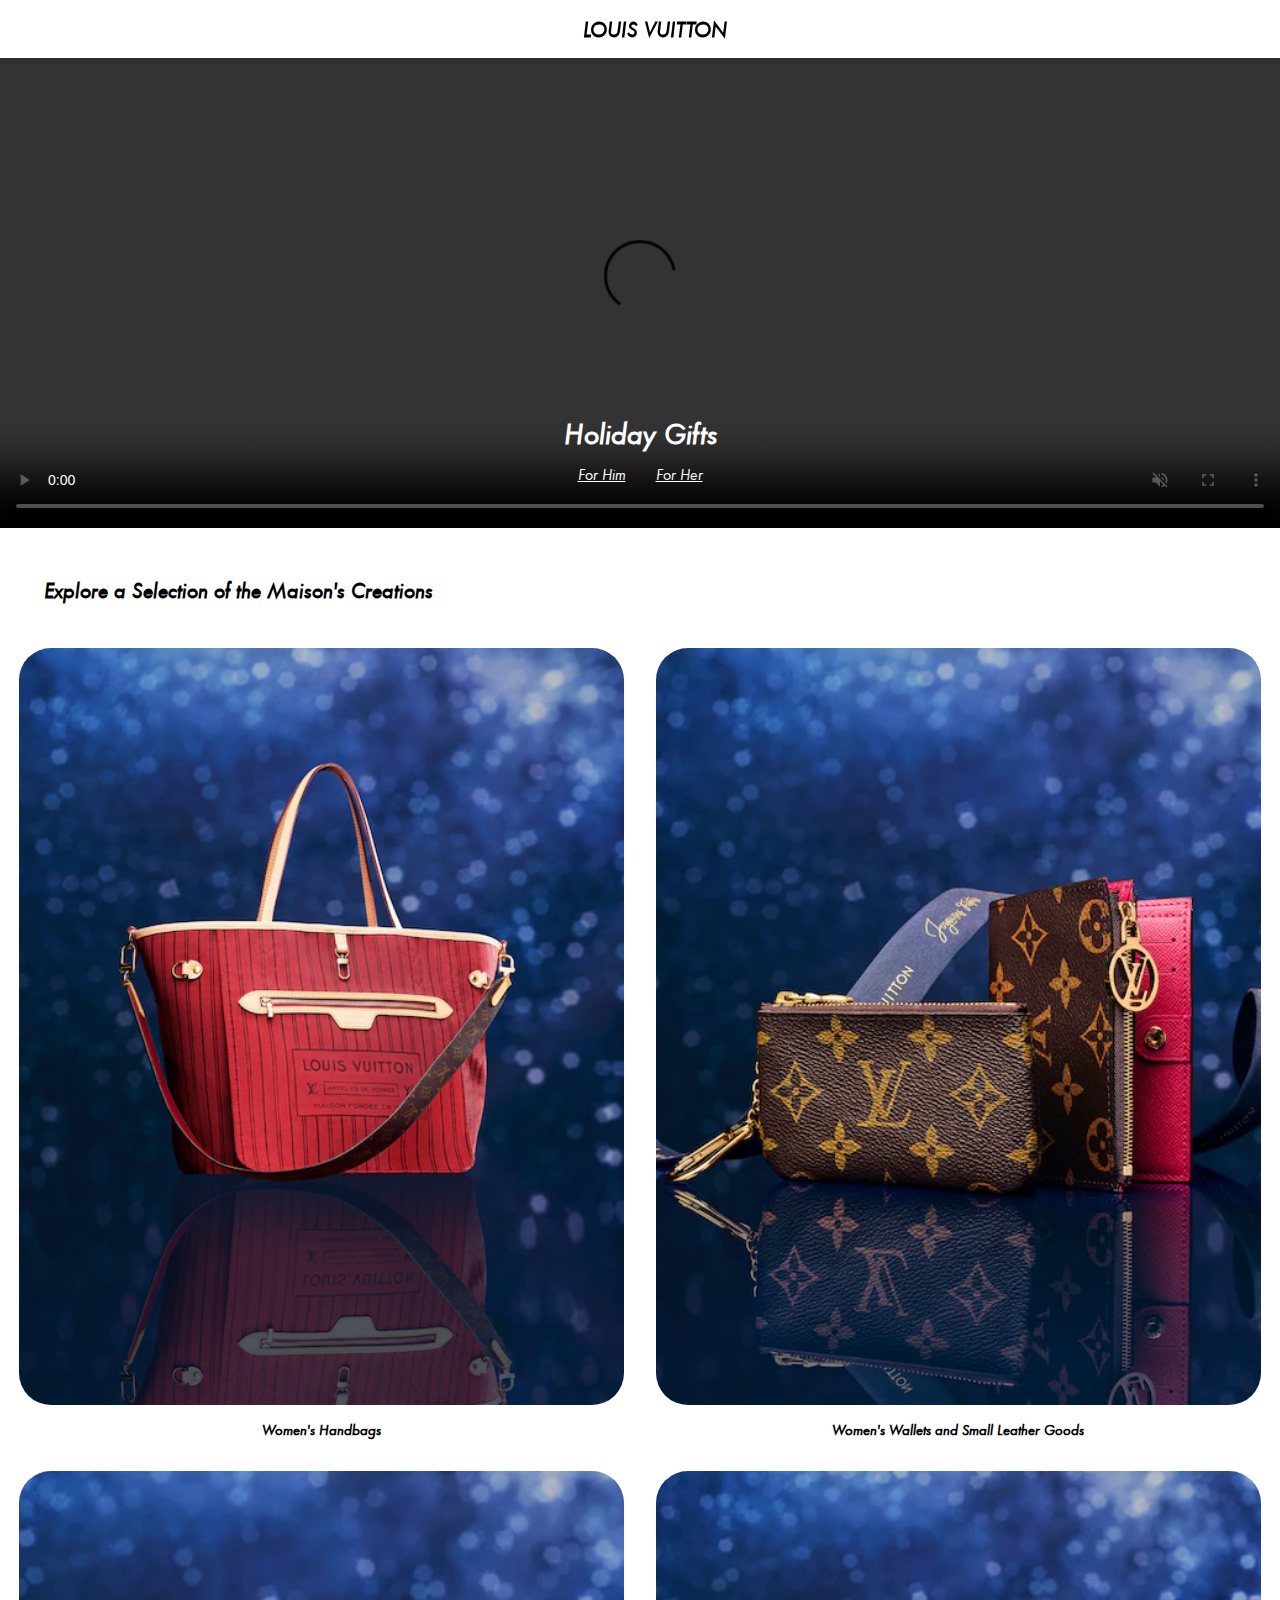
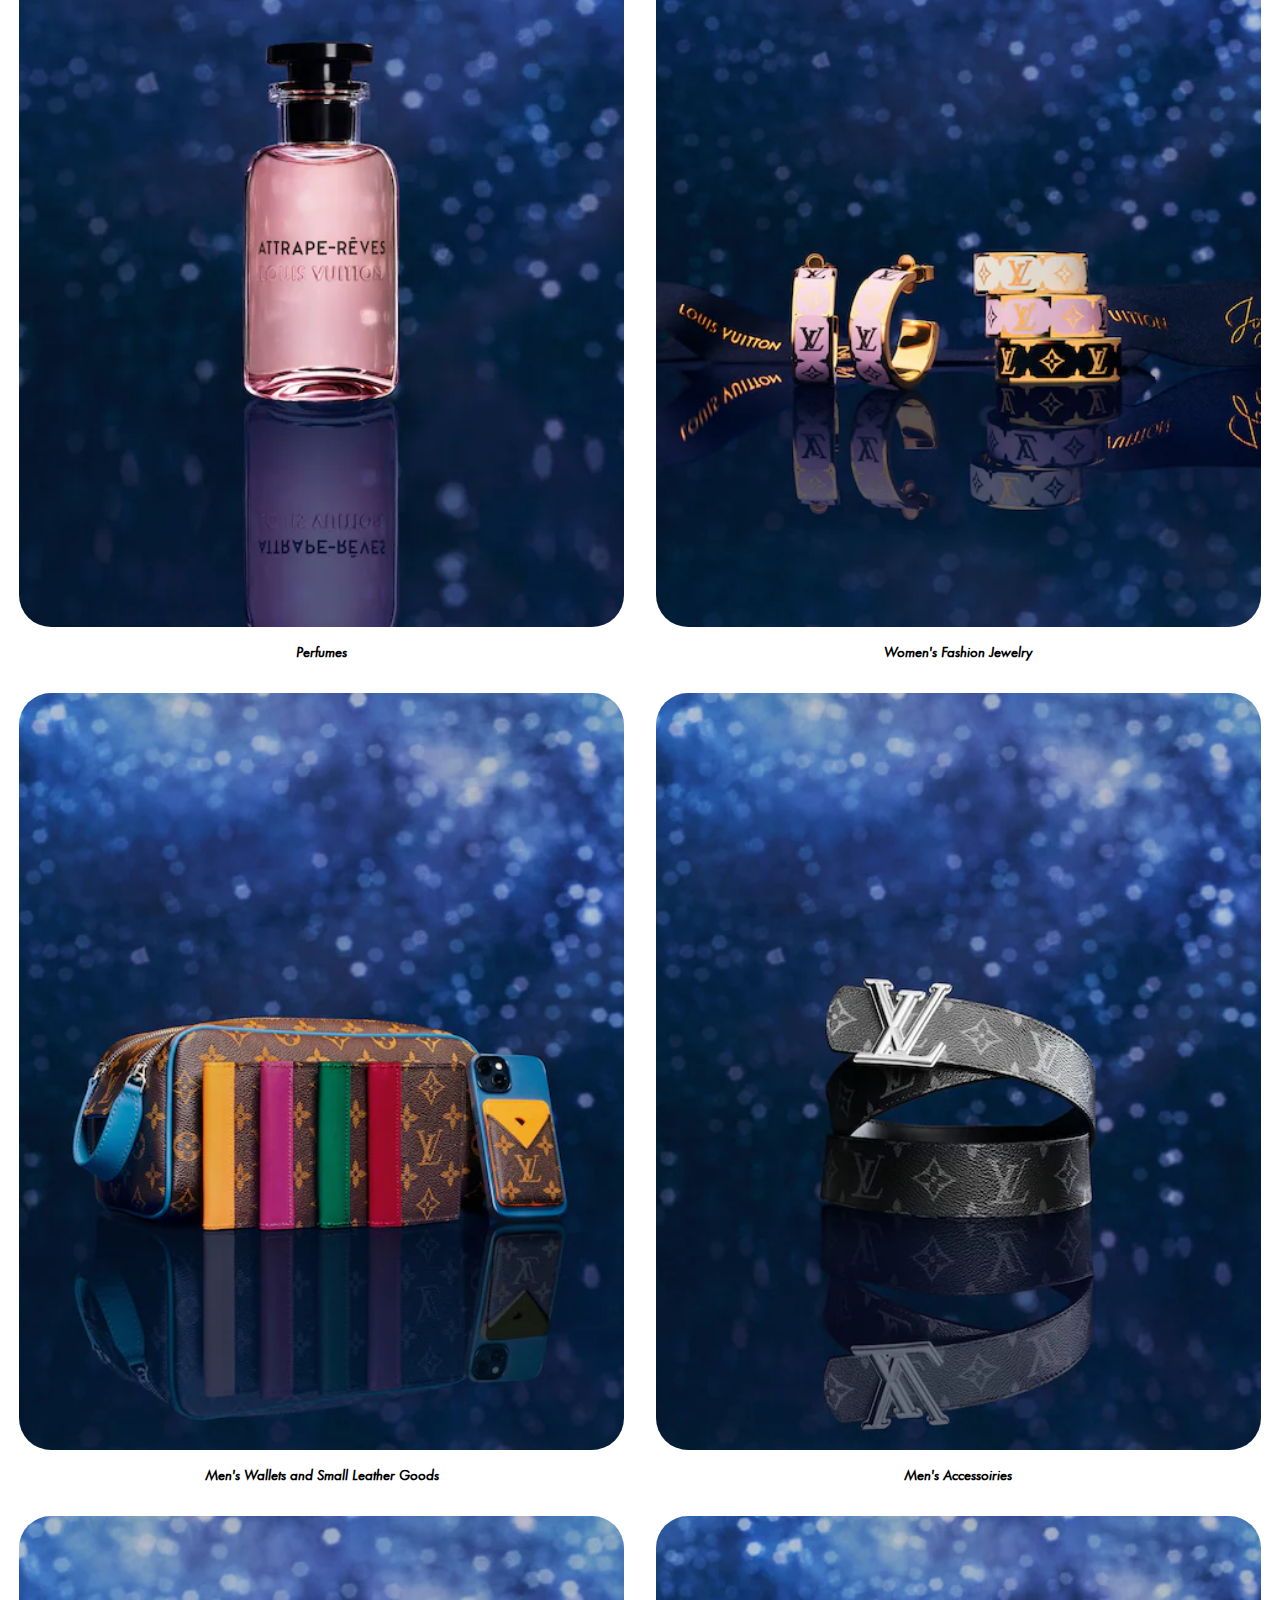
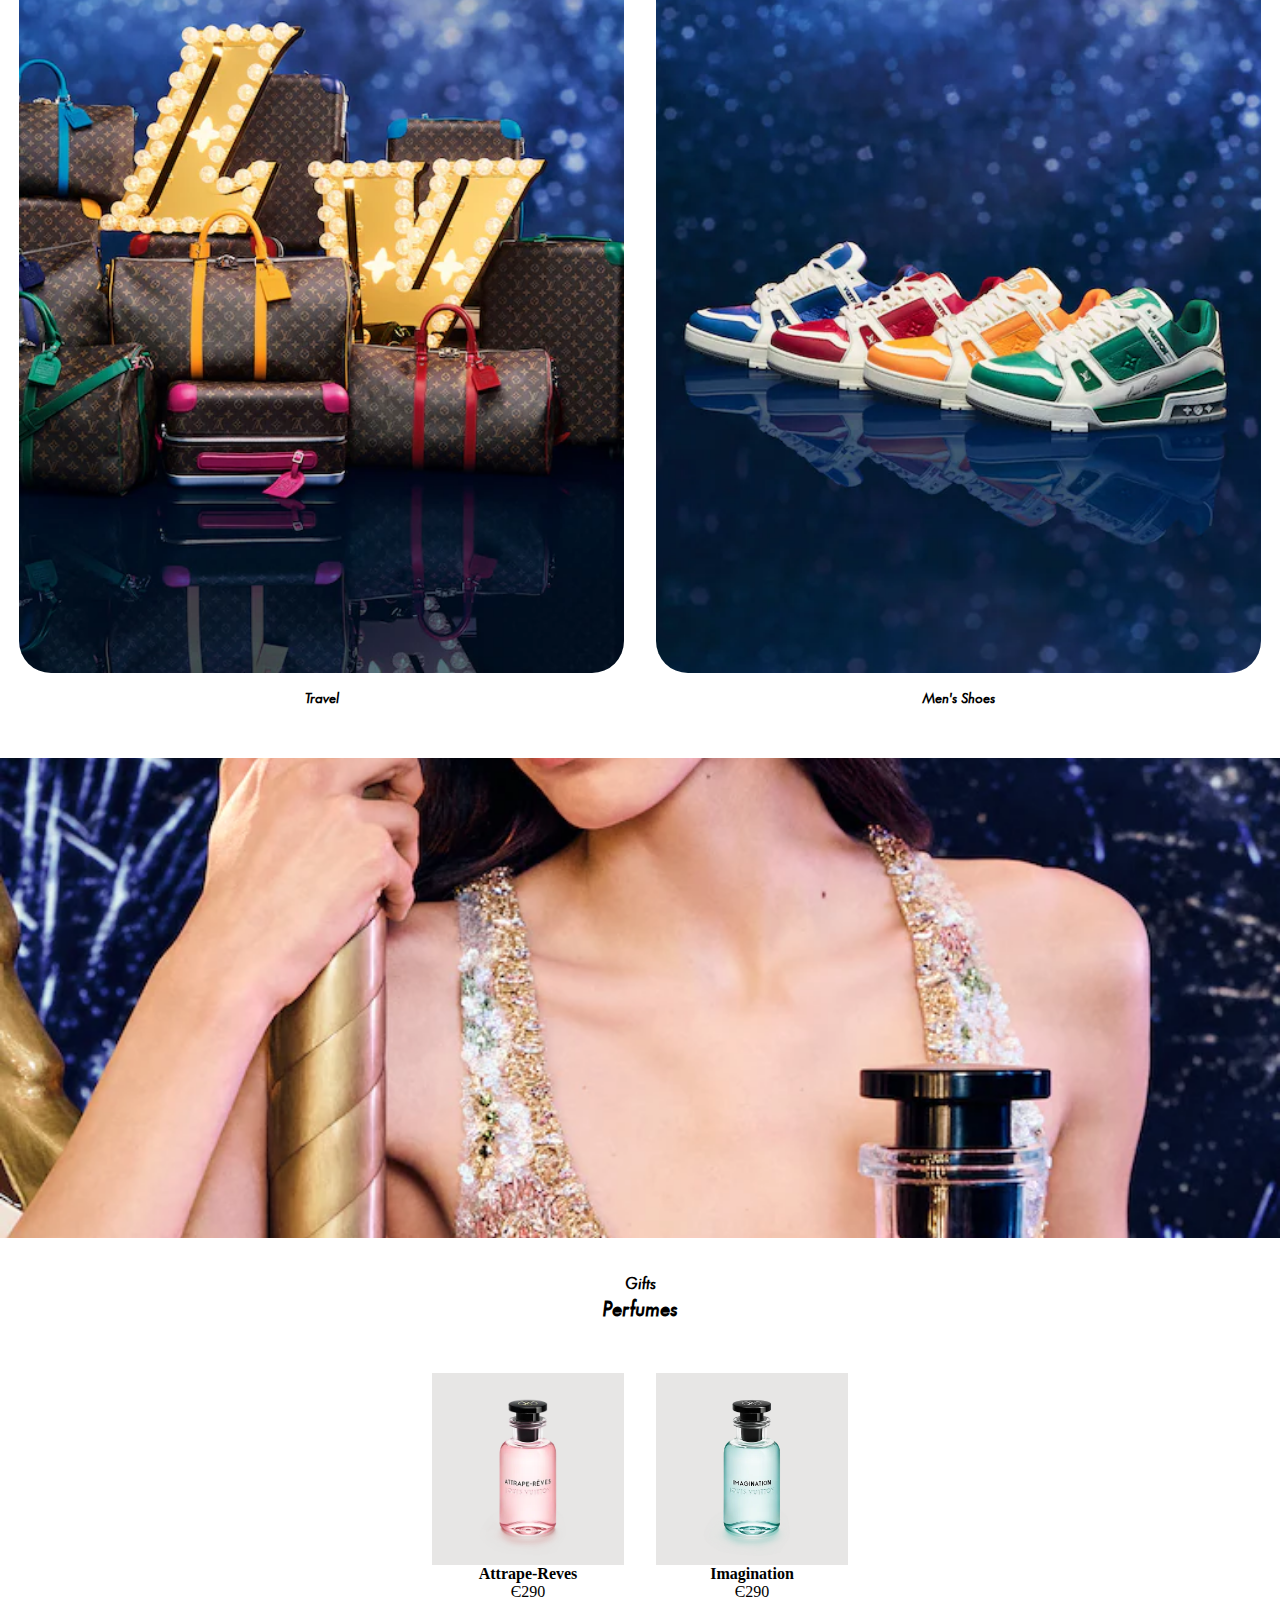
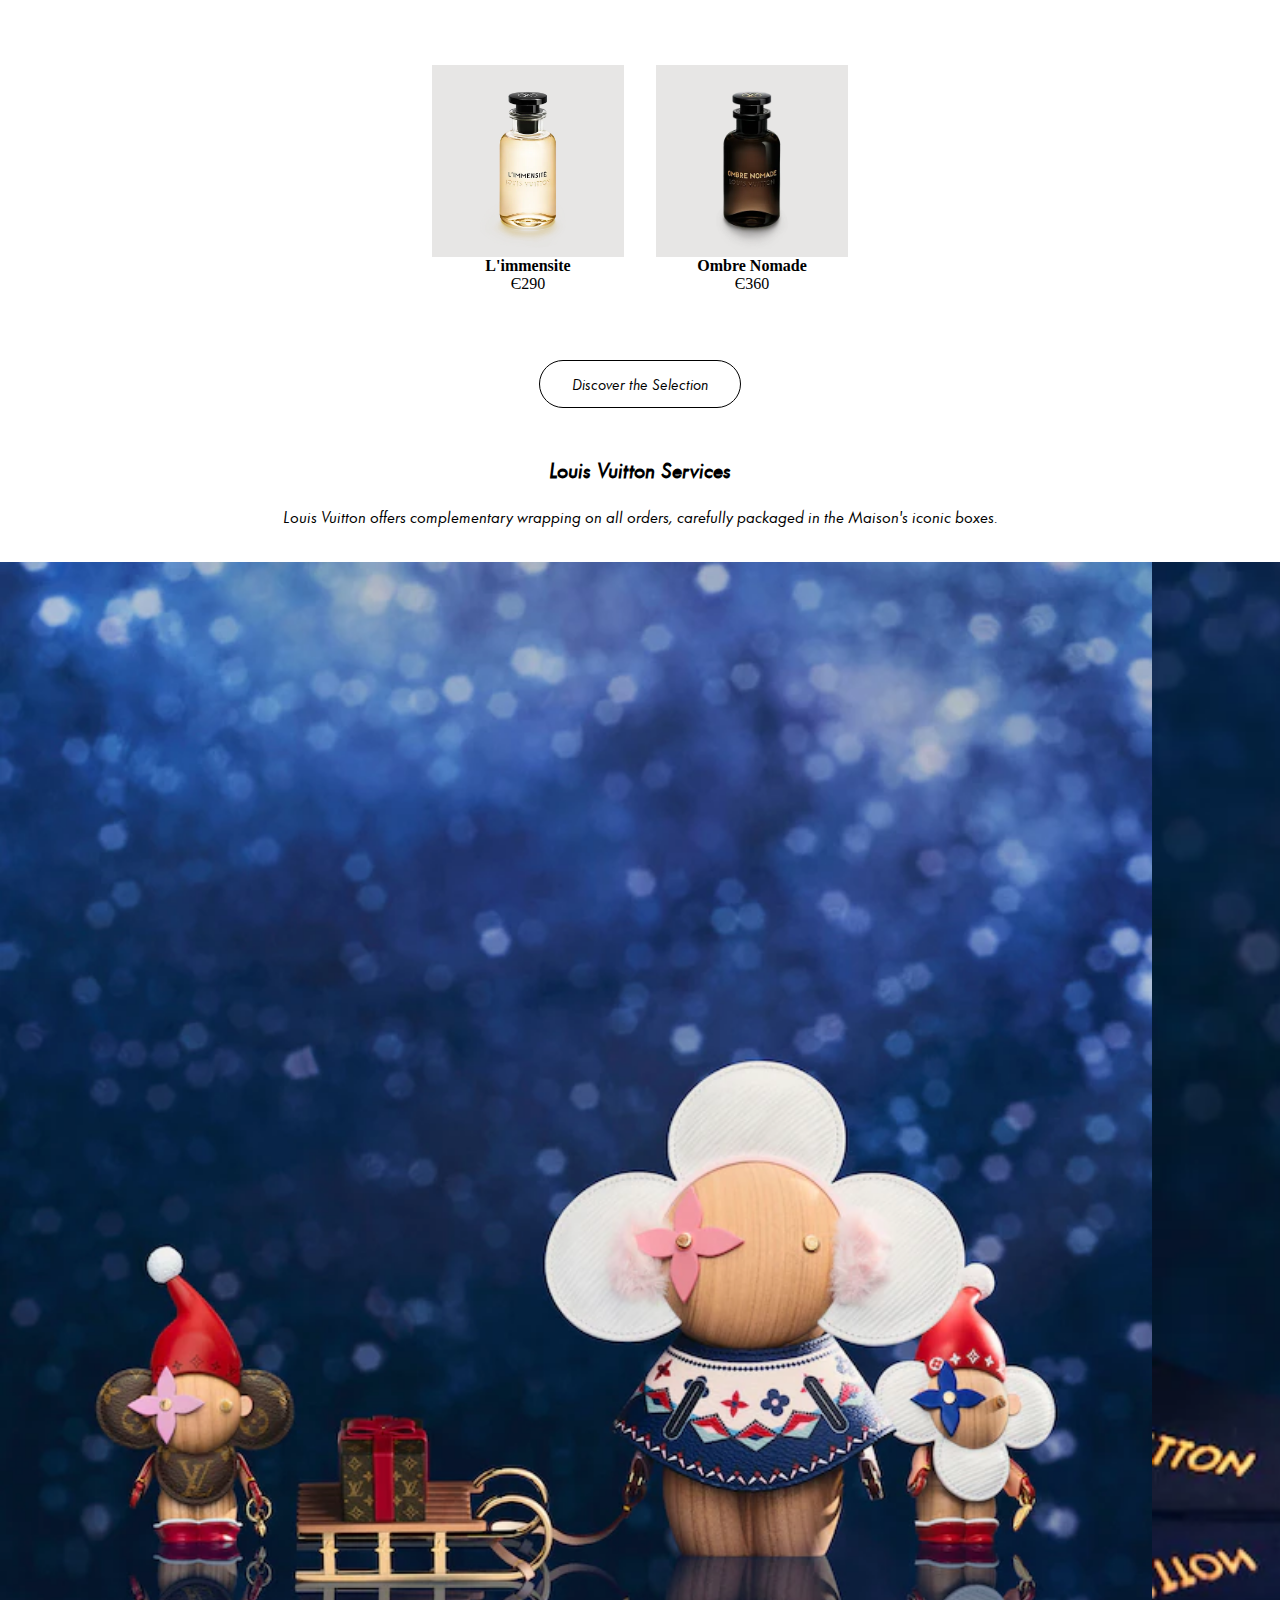
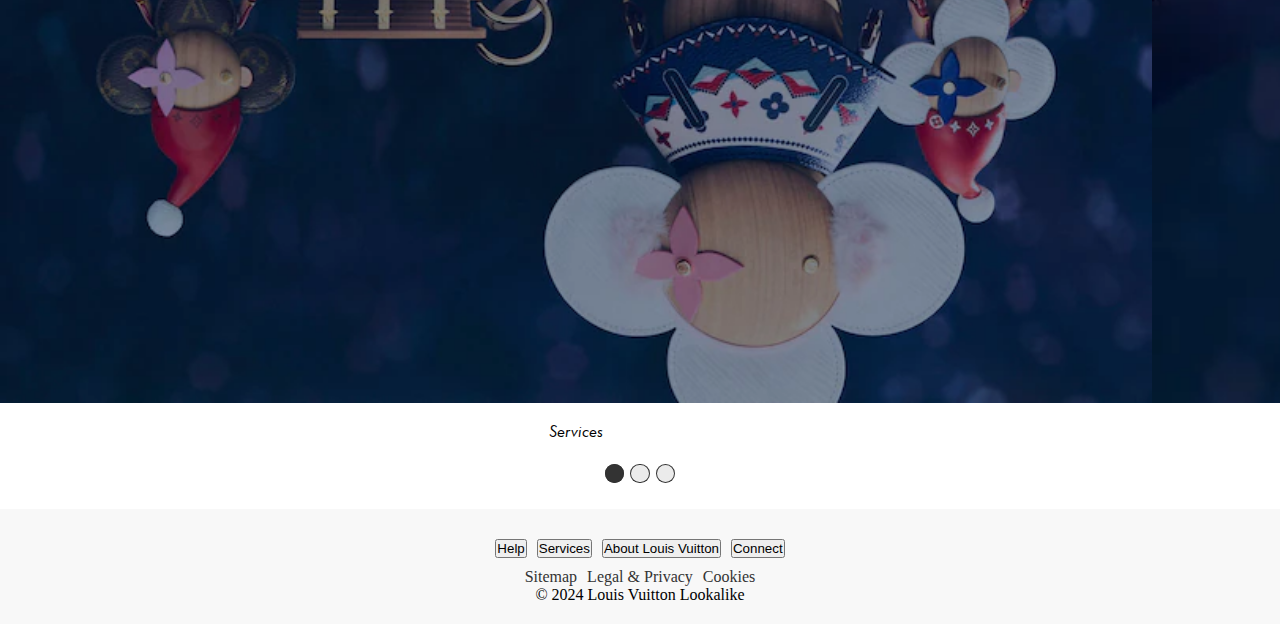
==== index.html @ b5f0ffa5 "Veel Aanpassingen" ====
<!DOCTYPE html>
<html lang="nl">
<head>
    <meta charset="UTF-8">
    <meta name="viewport" content="width=device-width, initial-scale=1.0">
    <title>Louis Vuitton Lookalike</title>
    <link rel="stylesheet" href="style.css">
</head>
<body>

    <!-- Navigatiebalk -->
    <header>
        <nav>
            <h1>LOUIS VUITTON</h1>            
        </nav>

    </header>

    <main>
        
    <!-- Hero sectie -->
    <section class="hero">      

        <video autoplay loop muted controls>
            <source src="./videos/HeroVid.mp4" type="video/mp4">
        </video>

        <h2>Holiday Gifts</h2>
        
        <div>
            <a href="#">For Him</a>
            <a href="#">For Her</a>
        </div>
        
    </section>

    <!-- ExploreSectie -->
    <section class="explore">
        <h2>Explore a Selection of the Maison's Creations</h2>
        
        <ul>
            <li><h3>Women's Handbags</h3><img src="./images/Women-Handbags.webp" alt="Picture of Women's Handbags."></li>
            <li><h3>Women's Wallets and Small Leather Goods</h3><img src="./images/Women-Wallets.webp" alt="Picture of Women's Wallets and Small Leather Goods."></li>
            <li><h3>Perfumes</h3><img src="./images/Perfumes.webp" alt="Picture of Perfumes."></li>
            <li><h3>Women's Fashion Jewelry</h3><img src="./images/Women-Jewelry.webp" alt="Picture of Women's Fashion Jewelry."></li>
            <li><h3>Men's Wallets and Small Leather Goods</h3><img src="./images/Men-Wallets.webp" alt="Picture of Men's Wallets and Small Leather Goods."></li>
            <li><h3>Men's Accessoiries</h3><img src="./images/Men-Accessories.webp" alt="Picture of Men's Accessories."></li>
            <li><h3>Travel</h3><img src="./images/Travel.webp" alt="Picture of Travel Items."></li>
            <li><h3>Men's Shoes</h3><img src="./images/Men-Shoes.webp" alt="Picture of Men's Shoes."></li>
        </ul>

    </section>

    <!-- GiftsSectie -->
    <section class="gifts">
       
        <img src="./images/Gifts-Foto.webp" alt="Foto van het sectie Gifts.">

        <h2>Gifts</h2>
        <h3>Perfumes</h3>

        <ul>
            <li><h4>Attrape-Reves</h4><p>Є290</p><img src="./images/attrape-reves-parfum.webp" alt="Picture of Parfum Attrape-Reves"></li>
            <li><h4>Imagination</h4><p>Є290</p><img src="./images/imagination-parfum.webp" alt="Picture of Parfum Imagination"></li>
            <li><h4>L'immensite</h4><p>Є290</p><img src="./images/l-immensite-parfum.webp" alt="Picture of Parfum L'immensite"></li>
            <li><h4>Ombre Nomade</h4><p>Є360</p><img src="./images/ombre-nomade-parfum.webp" alt="Picture of Parfum Ombre Nomade"></li>
        </ul>

        <a href="#">Discover the Selection</a>

    </section>

    <!-- ServicesSectie -->
    <section class="services">

        <h2>Louis Vuitton Services</h2>

        <p>Louis Vuitton offers complementary wrapping on all orders, carefully packaged in the Maison's iconic boxes.</p>

    </section>

    <section id="visualClues" class="caroCarrousel" aria-label="Voorbeeld met één en een beetje" tabIndex="-1">
        <!-- de id kun je zelf een naam geven en geef je mee in de js -->
        <ul>
          <li id="element1"><img src="./images/service-foto.webp" alt="Picture of Service Page" /><p>Services</p></li>
          <li id="element2"><img src="./images/art-of-gifting-foto.webp" alt="Picture of Gifting Page" /><p>Art of Gifting</p></li>
          <li id="element3"><img src="/images/personalization-foto.webp" alt="Picture of Personalization Page" /><p>Personalization</p></li>
        </ul>
        
        <nav>
          <ul>
            <li><a href="#element1" aria-label="go to element1"></a></li>
            <li><a href="#element2" aria-label="go to element2"></a></li>
            <li><a href="#element3" aria-label="go to element3"></a></li>
          </ul>
        </nav>

      </section>

    </main>


    <!-- Footer -->
    <footer>
        <ul>
            <li><button type="button">Help</button></li>
            <li><button type="button">Services</button></li>
            <li><button type="button">About Louis Vuitton</button></li>
            <li><button type="button">Connect</button></li> 
        </ul>

        <ul>
            <li><a href="#">Sitemap</a></li>
            <li><a href="#">Legal & Privacy</a></li>
            <li><a href="#">Cookies</a></li> 
        </ul>

        <p>&copy; 2024 Louis Vuitton Lookalike</p>

    </footer>

    <script src="document.js"></script>
</body>
</html>
---- style.css ----
/* FONTS IMPLEMENTEREN */
@font-face {
    font-family: LouisVuitton;
    font-weight: Regular;
    src: url(./fonts/LouisVuitton-Regular.woff2);
}

@font-face {
    font-family: LouisVuitton;
    font-weight: Demi;
    src: url(./fonts/LouisVuitton-Demi.woff2);
}

@font-face {
    font-family: LouisVuitton;
    font-weight: Oblique;
    src: url(./fonts/LouisVuitton-Oblique.woff2);
}

* {
    margin: 0;
    padding: 0;
}

header {
    position: fixed;
    top: 0;
    width: 100%;
    background: white;
    padding: 15px;
    box-shadow: 0 4px 8px rgba(0, 0, 0, 0.1);
    display: flex;
    justify-content: center;
    align-items: center;
    z-index: 999;
}

main{
    margin-top: 3em;
}

h1{
    font-family: LouisVuitton;
    font-weight: Regular;
    font-size: 22px;
}

/* HERO GEDEELTE */
.hero {
    position: relative;
    background-color: white;
}

.hero video{
    height: 30em;
    object-fit: cover;
    width: 100%;
}

.hero h2{
    position: absolute;
    display: flex;
    justify-content: center;
    text-align: center;
    bottom: 5rem;
    left: 4rem;
    right: 4rem;
    font-family: LouisVuitton;
    font-weight: Demi;
    font-size: 30px;
    color: white;
}

.hero div{
    position: absolute;
    display: flex;
    justify-content: center;   
    bottom: 3rem;
    left: 4rem;
    right: 4rem;
}

.hero a{
    padding-top: 30px;
    padding-left: 15px;
    padding-right: 15px;
    font-family: LouisVuitton;
    font-weight: Regular;
    text-decoration: underline;
    color: white;
}

/* EXPLORE GEDEELTE */
.explore ul{
    display: grid;
    grid-template-columns: 1fr 1fr;
    gap: 2rem;
    margin: 1.2em;
}

.explore li{
    display: flex;
    flex-direction: column; 
    align-items: center;
    text-align: center;

}

.explore img{
    width: 100%;
    border-radius: 2em; 
    order: -1;  
}


.explore H2{
    display: flex;
    text-align: center;
    font-family: LouisVuitton;
    font-weight: Demi;
    font-size: 22px;
    margin: 2em;

}

.explore H3{
    width: 100%;
    font-size: 15px;
    font-family: LouisVuitton;
    font-weight: Regular;
    margin-top: 1em;
}

/* GIFTS GEDEELTE */
.gifts {
    display: flex;
    flex-direction: column; /* Zorgt ervoor dat elementen onder elkaar staan */
    align-items: center; /* Centreert horizontaal */
}

.gifts img{
    height: 30em;
    object-fit: cover;
    width: 100%;
    margin: 2em 0em 0em 0em;
}

.gifts h2{
    font-family: LouisVuitton;
    font-weight: Demi;
    font-size: 17px;
    text-align: center; 
    margin-top: 2em;
}

.gifts h3{
    font-family: LouisVuitton;
    font-weight: Regular;
    text-align: center;
    font-size: 22px;
}

.gifts ul{
    display: grid;
    grid-template-columns: 1fr 1fr;
    gap: 2rem;
    margin: 1.2em;
}

.gifts li{
    display: flex;
    flex-direction: column; 
    align-items: center;
    text-align: center;
}

.gifts ul li img{
    width: 100%;
    height: 12em;
    background-color: #e7e6e5;
    order: -1;  
}

.gifts a{
    text-decoration: none;
    font-family: LouisVuitton;
    font-weight: Demi;
    border: 1px solid #000; 
    color: #000;
    padding: .8125rem 2rem;
    border-radius: 2em; 
    margin: 3em 0em 3em 0em;
    
}

.services h2{
    font-family: LouisVuitton;
    font-weight: Regular;
    font-size: 22px;
    text-align: center; 
    margin-bottom: 1em;
}

.services p{
    font-family: LouisVuitton;
    font-weight: Demi;  
    font-size: 17px;
    margin-bottom: 2em;
    text-align: center;
}

  
/******************************/
/* DE CAROCARROUSEL CONTAINER */
/******************************/

.caroCarrousel {
	/* basis waarden die door de hele carrousel gebruikt worden */
	/* kun je zelf aanpassen */
	--caroCarrouselMainColor:#333;
  --caroCarrouselAccentColor:#1b75b3;
	--caroCarrouselShadeColor:#ddd9;

  position: relative;
	outline:none;
}

/************************************/
/* de carrousel elementen container */
.caroCarrousel > ul {
  margin: 0; padding: 0;
  list-style: none;
	display: flex;
	
	/* handmatig scrollen is mogelijk */
	overflow: hidden;
	
	/* snappen als er gescrolled wordt - andere helft bij li */
  scroll-snap-type: inline mandatory;
  
  /* smooth als met js gescrolled wordt */
	scroll-behavior: smooth;
  
  /* scrollbar zoveel mogelijk verbergen */
  -webkit-overflow-scrolling: touch; /* voor iOS*/
  -ms-overflow-style: none; /* voor IE */
	scrollbar-width: none; /* voor firefox */
}

.caroCarrousel > ul::-webkit-scrollbar {
  /* scrollbar zoveel mogelijk verbergen */
  display: none; /* voor chrome, safari en edge*/
}

/* de carrousel elementen */
.caroCarrousel > ul li {
  flex-basis: 90%;
  flex-shrink: 0;
  /* snappen als er gescrolled wordt - andere helft bij ul */
	scroll-snap-align:center;
    
}

/* de stijlen voor jouw content hier */
.caroCarrousel > ul li > img {
  display: block;
  width: 100%;
}

.caroCarrousel li p{
    font-family: LouisVuitton;
    font-weight: Demi;
    font-size: 17px;
    text-align: center;
    margin: 1em 0em 1em 0em;
}


/****************/
/* DE BOLLETJES */
/****************/

/* de bolletjes container */
.caroCarrousel nav ul {
  position: absolute;
	left: 2em; right: 2em;
	bottom: -2em;
	margin: 0;
  padding: 0 0 .5em;
  list-style: none;
	
	display: flex;
/* 	flex-wrap:wrap; */
  justify-content: center;
  gap:.4em;
}

/* een bolletje container */
.caroCarrousel > nav li {
	flex-basis: 1.2em;
	aspect-ratio: 1/1;
}

/* de bolletjes */
.caroCarrousel > nav a {
  display: block;
  width:100%;
  height:100%;
  
  text-decoration: none;
	color: var(--caroCarrouselMainColor);
  background-color: var(--caroCarrouselShadeColor);
	border-radius: 50%;
  outline: none;
	box-shadow: inset 0 0 0 1px currentColor;
  
  transition: 0.5s;
}

.caroCarrousel > nav a:hover,
.caroCarrousel > nav a:focus {
  color: var(--caroCarrouselAccentColor);
}

.caroCarrousel > nav a.current {
  background-color: currentColor;
}



footer {
    background-color: #f8f8f8;
    text-align: center;
    padding: 20px;
    margin-top: 50px;
}

footer ul {
    list-style: none;
    display: flex;
    justify-content: center;
    gap: 10px;
    margin-top: 10px;
}

footer a {
    text-decoration: none;
    color: #333;
}
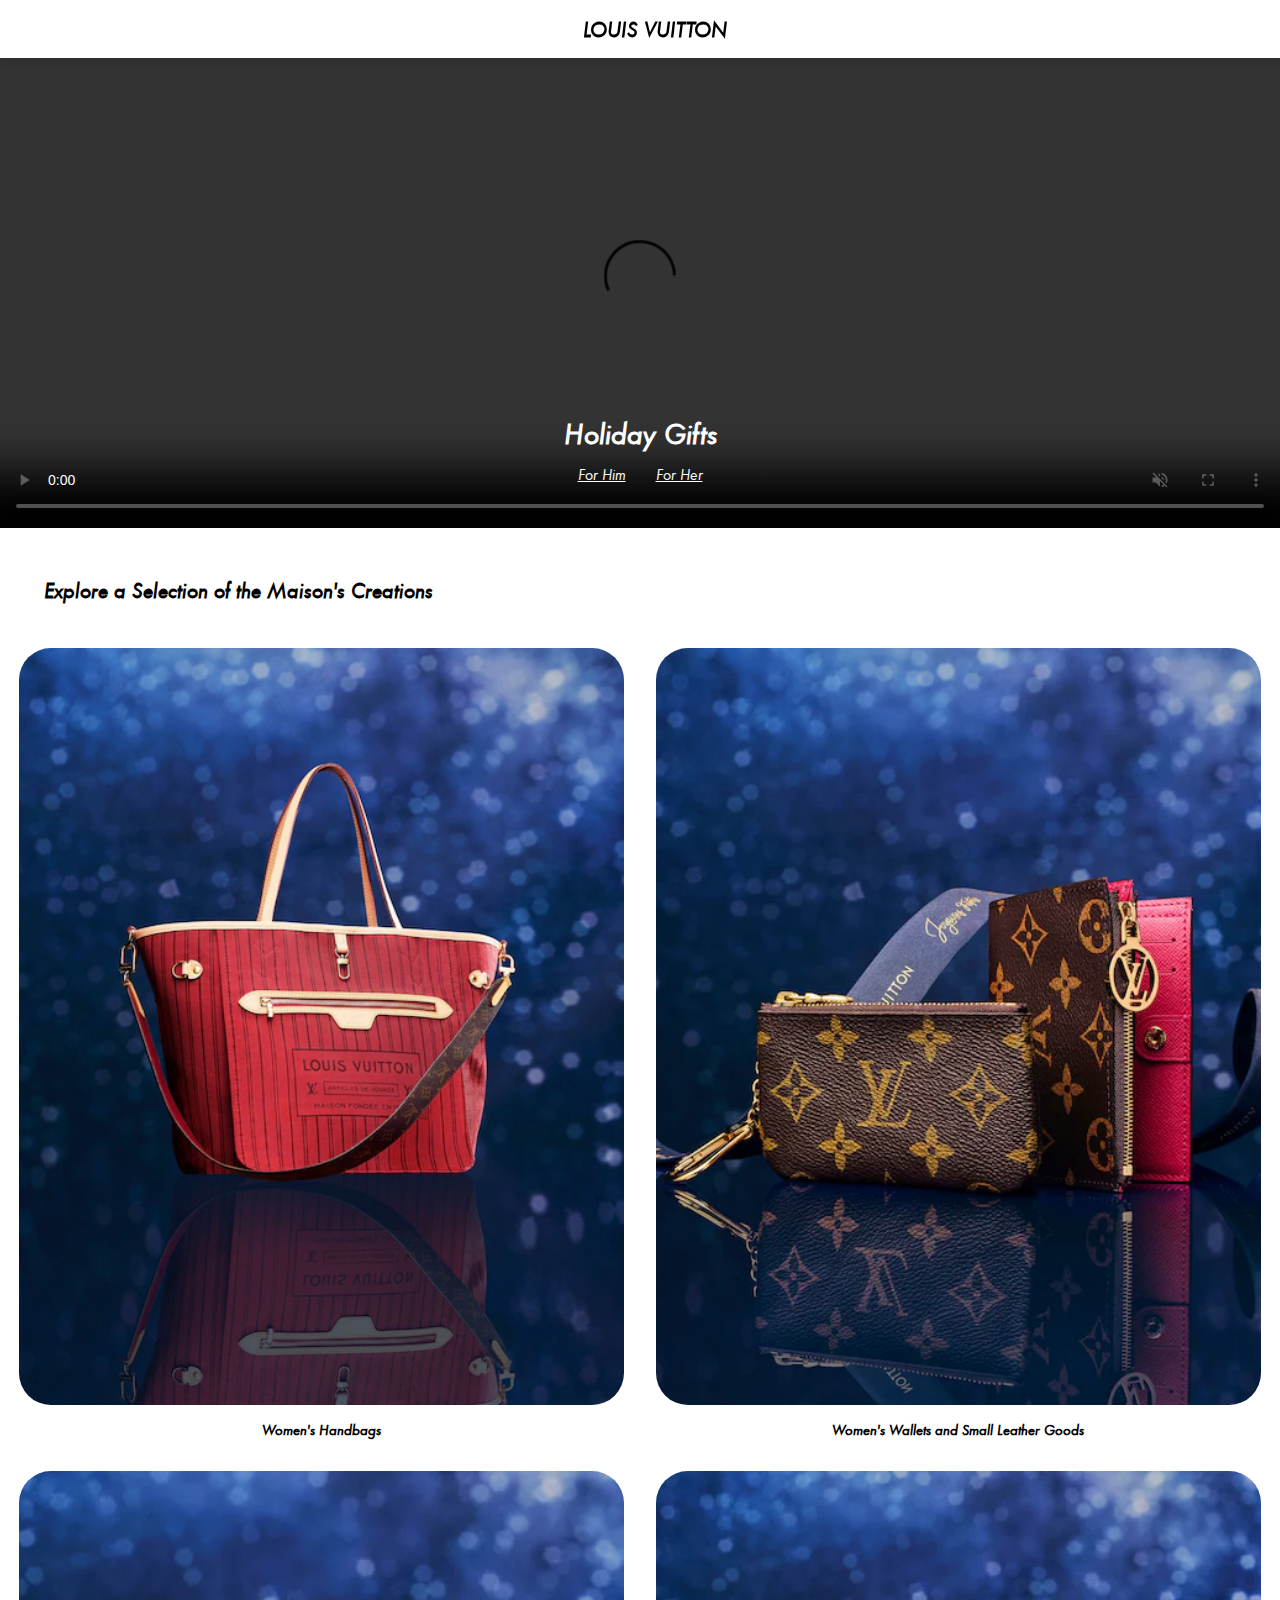
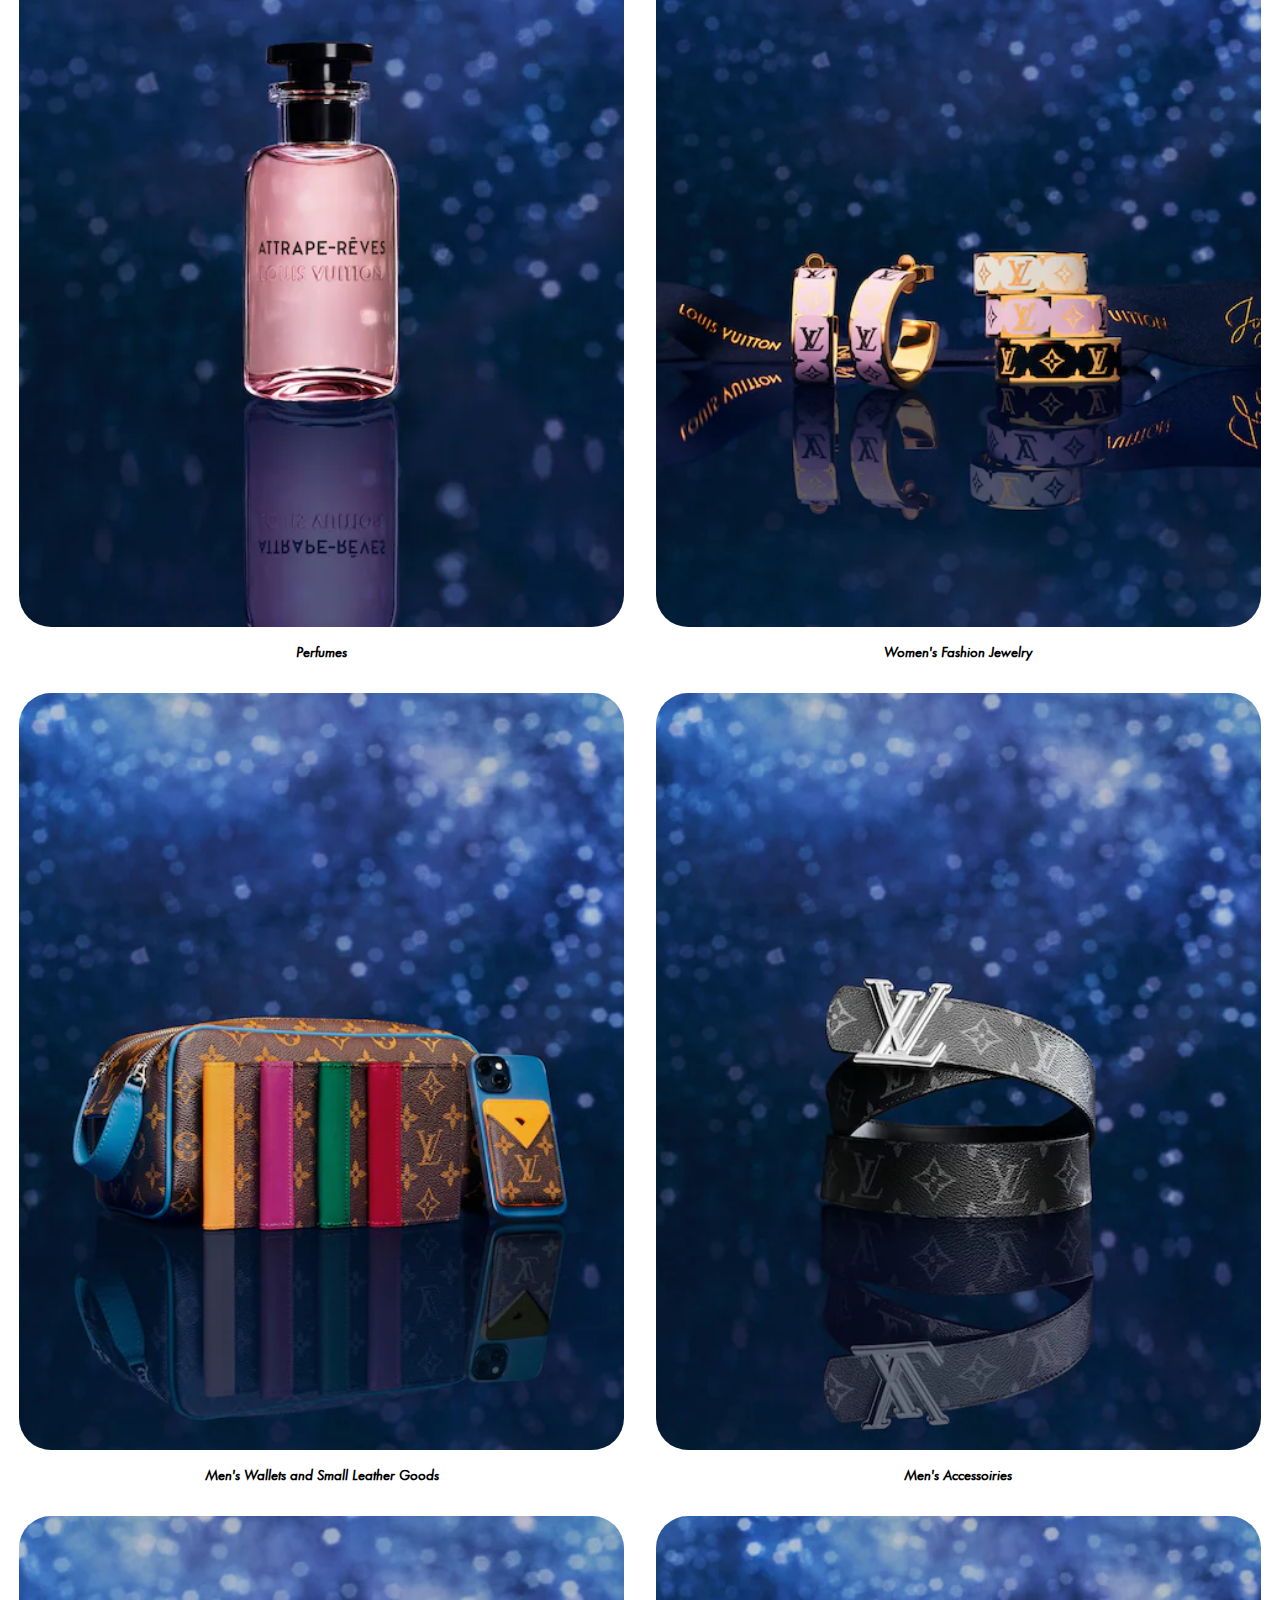
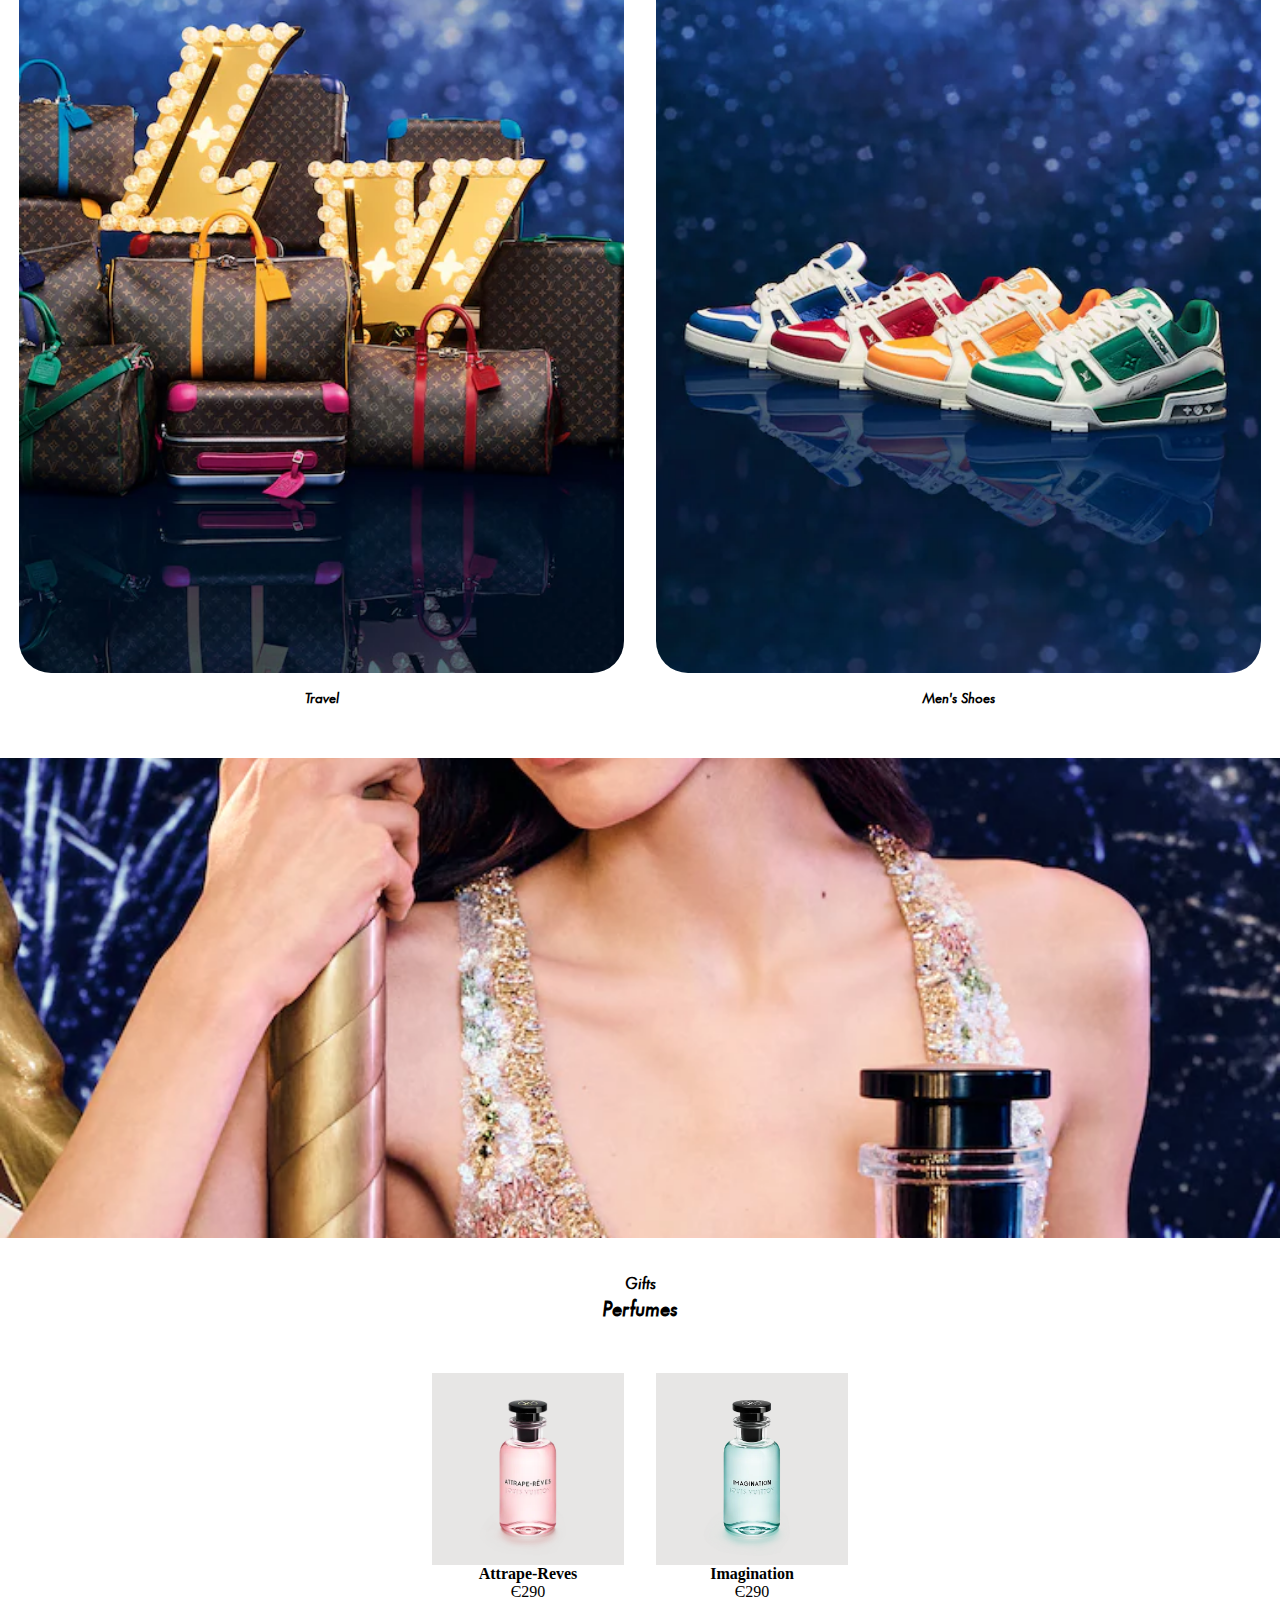
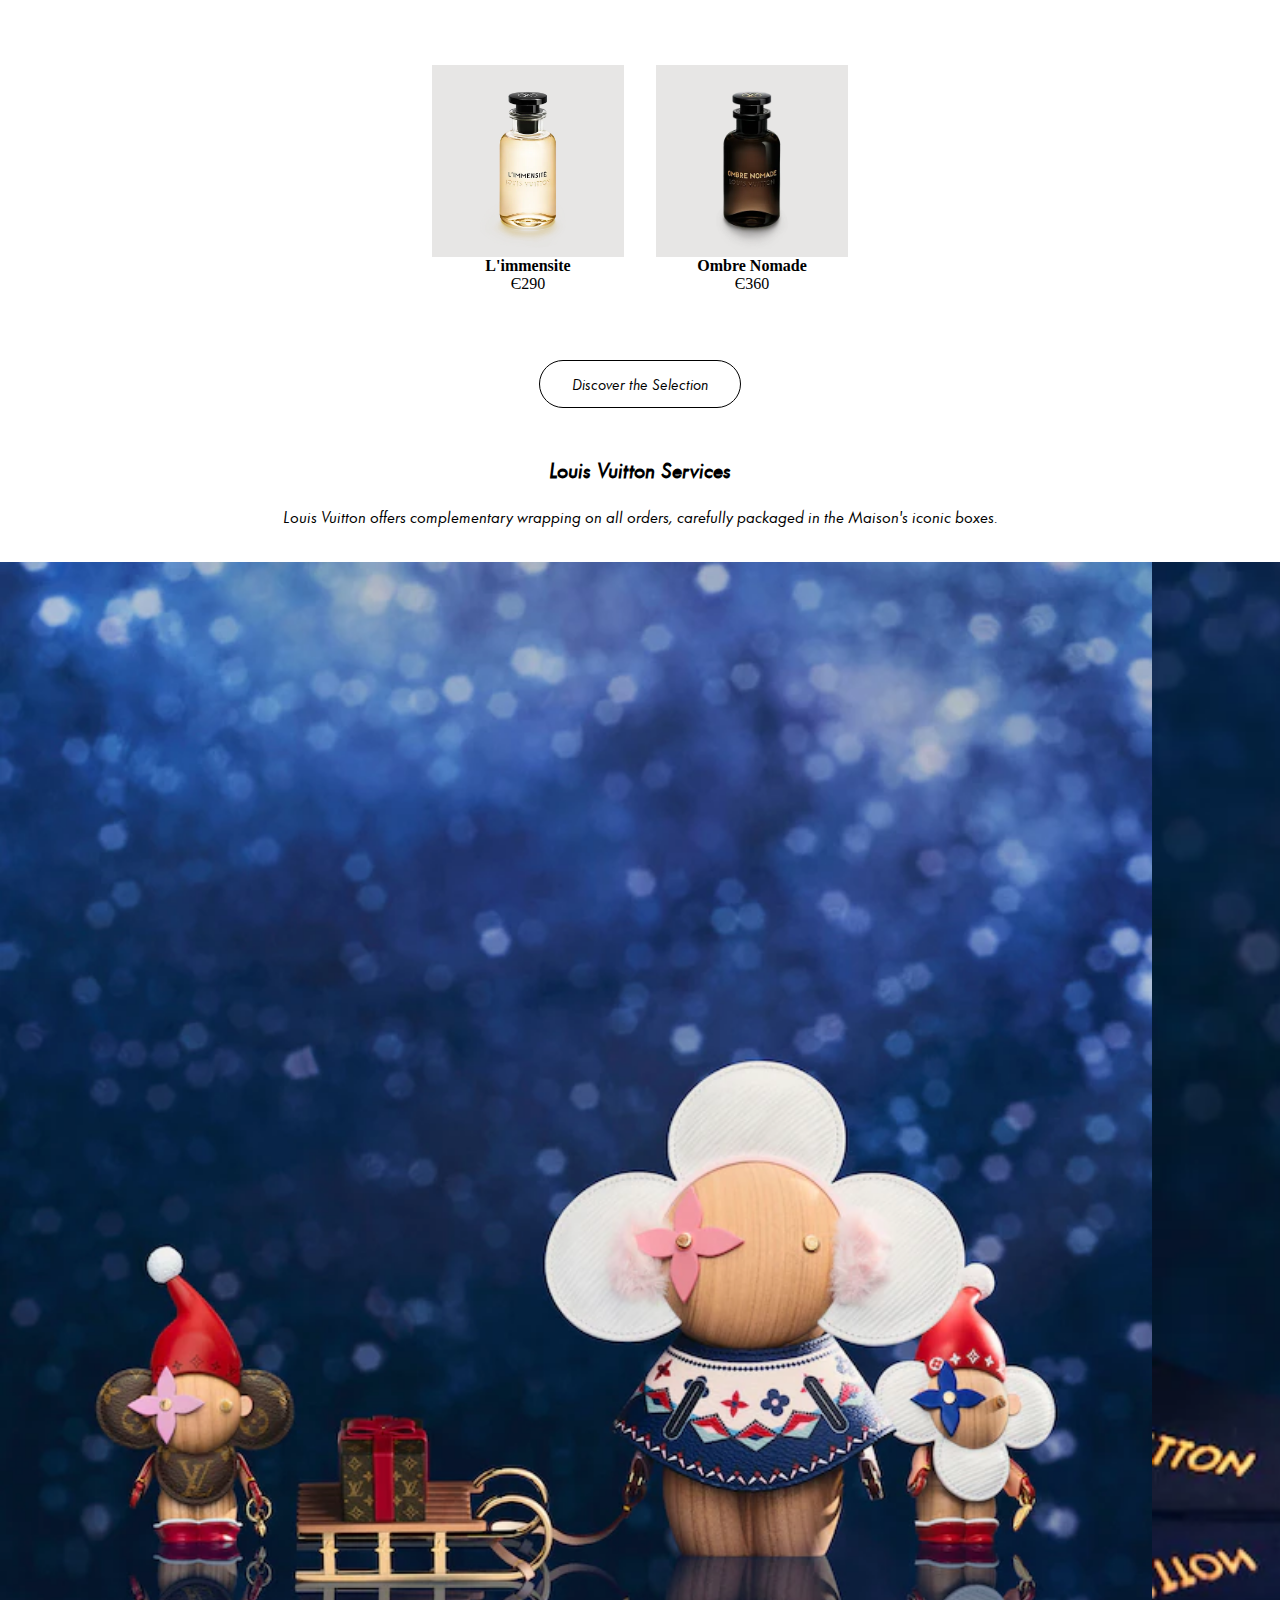
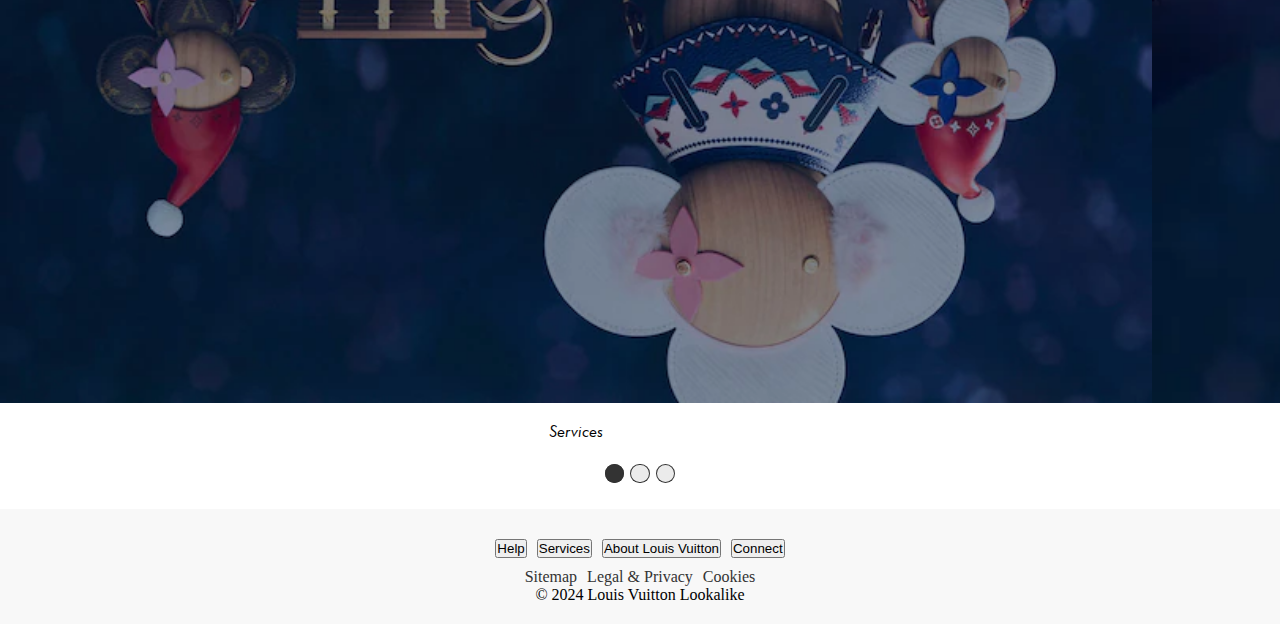
==== commit d35707db: ". toegevoegd" ====
--- a/index.html
+++ b/index.html
@@ -84,7 +84,7 @@
         <ul>
           <li id="element1"><img src="./images/service-foto.webp" alt="Picture of Service Page" /><p>Services</p></li>
           <li id="element2"><img src="./images/art-of-gifting-foto.webp" alt="Picture of Gifting Page" /><p>Art of Gifting</p></li>
-          <li id="element3"><img src="/images/personalization-foto.webp" alt="Picture of Personalization Page" /><p>Personalization</p></li>
+          <li id="element3"><img src="./images/personalization-foto.webp" alt="Picture of Personalization Page" /><p>Personalization</p></li>
         </ul>
         
         <nav>
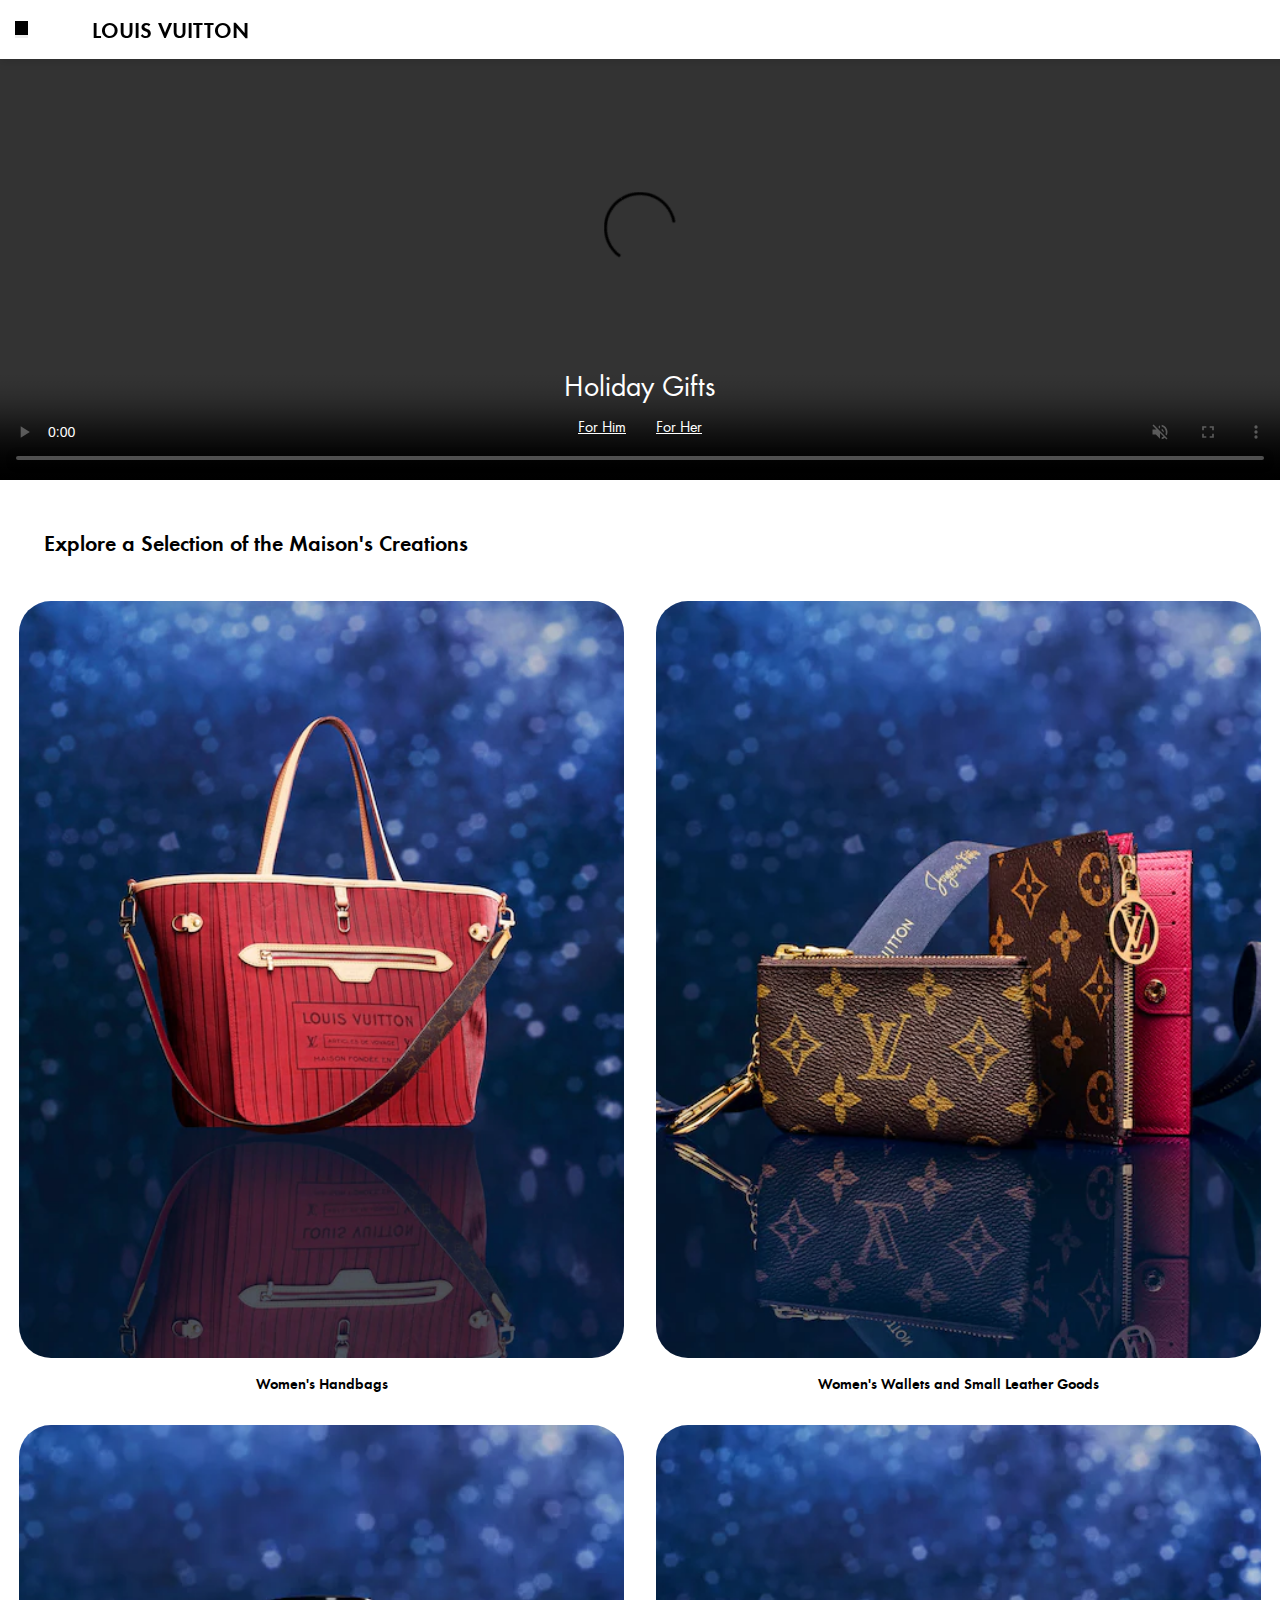
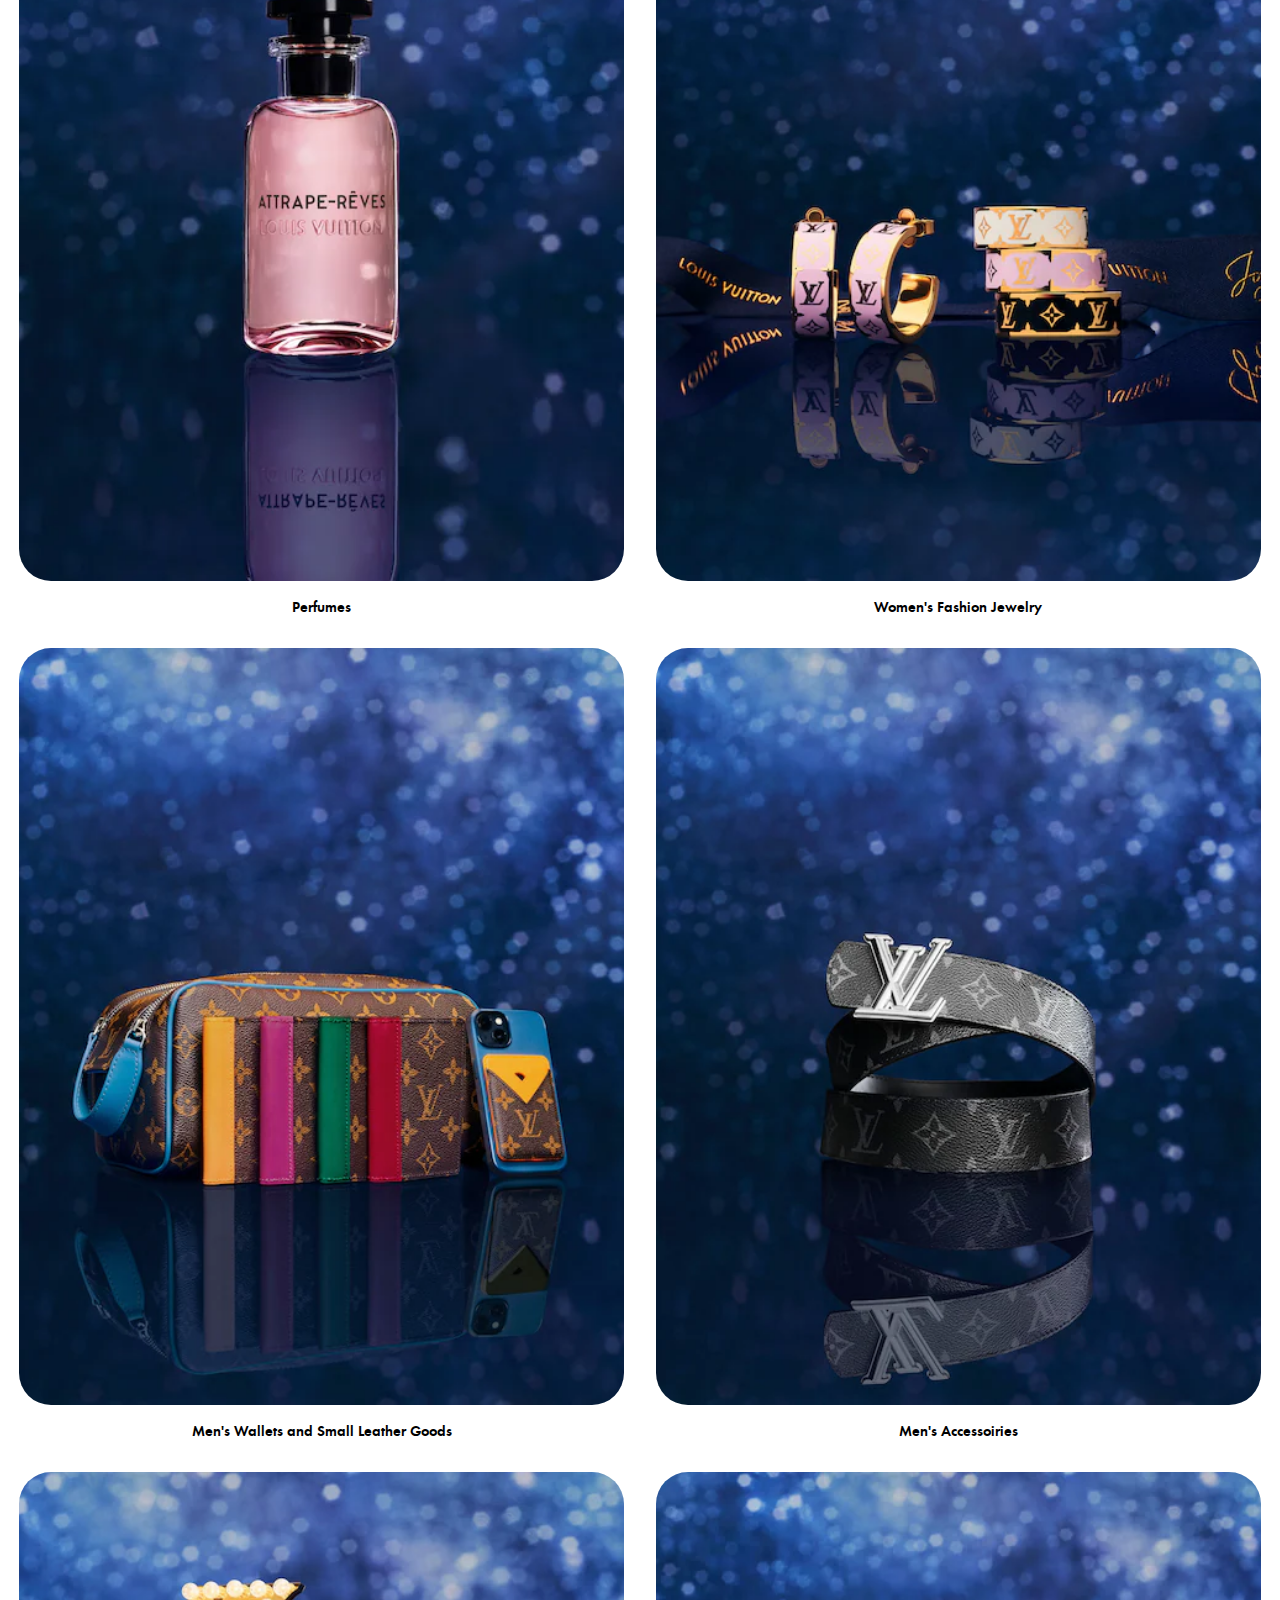
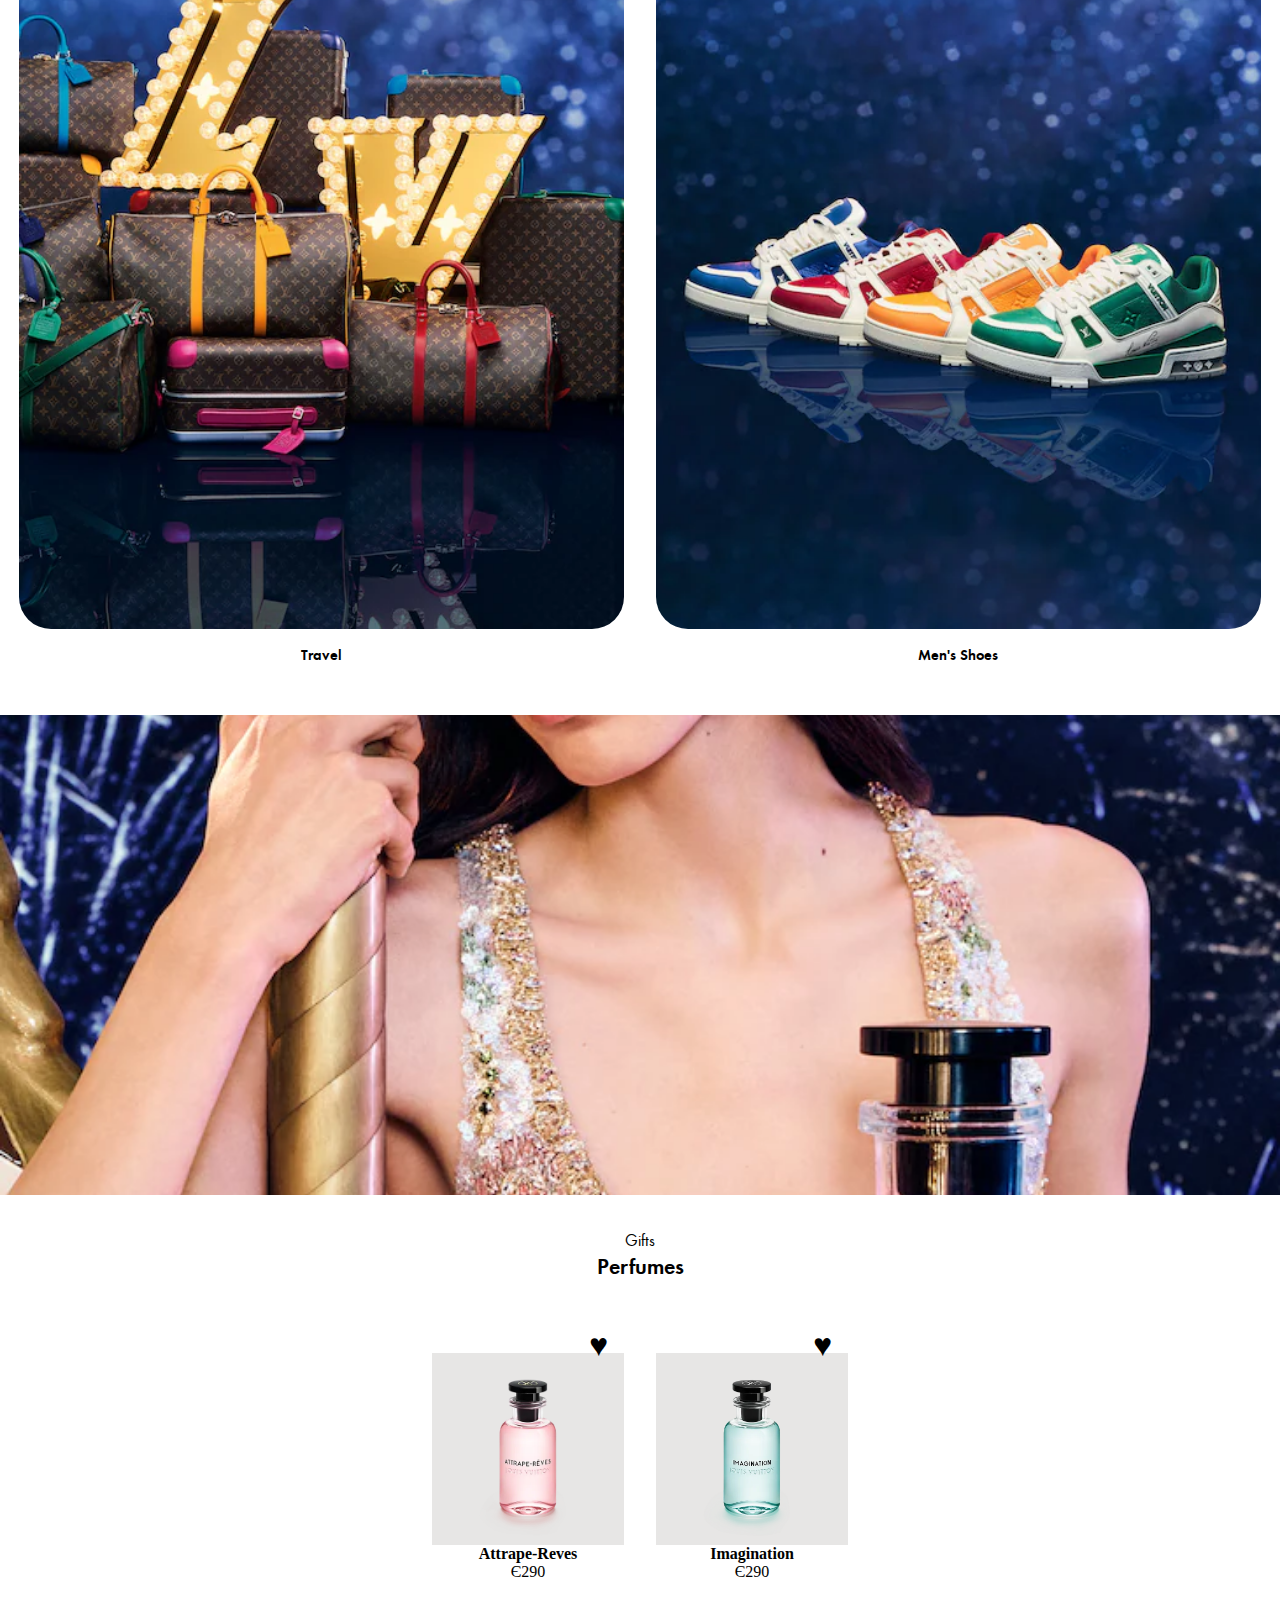
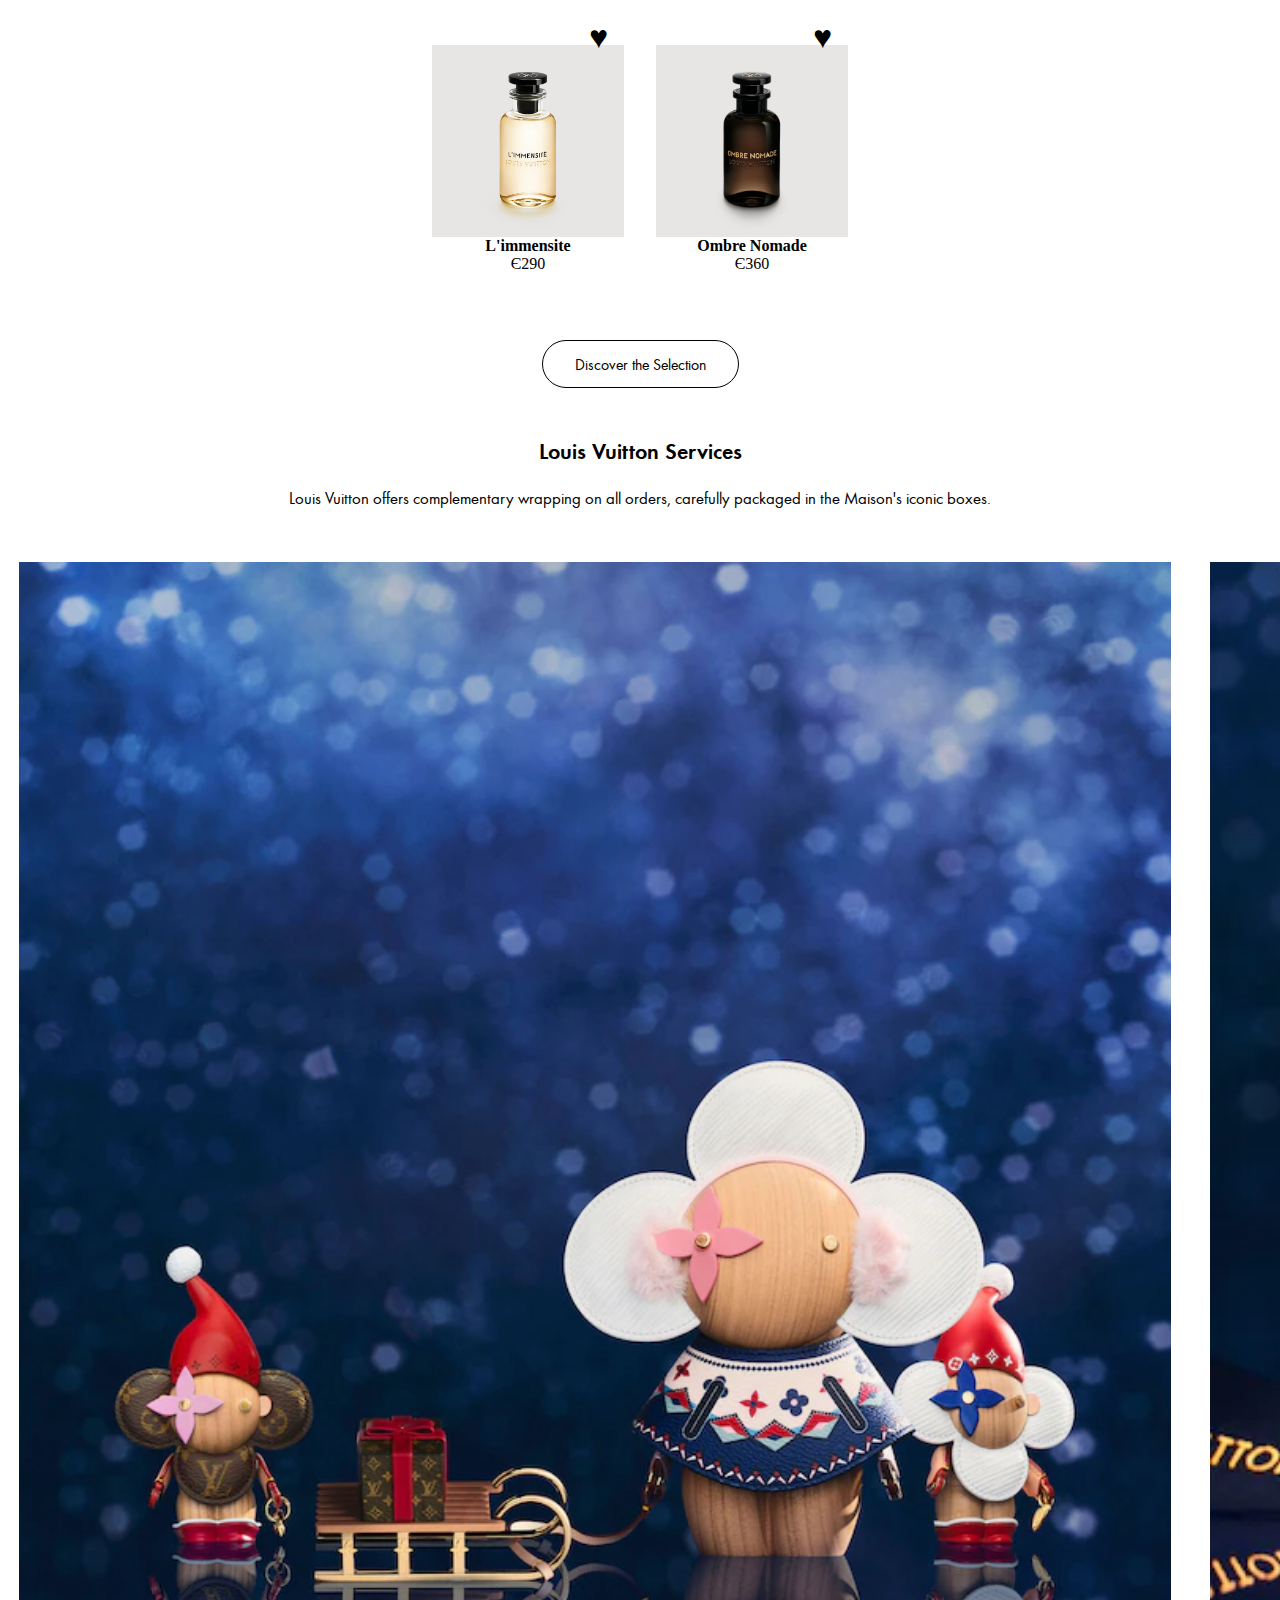
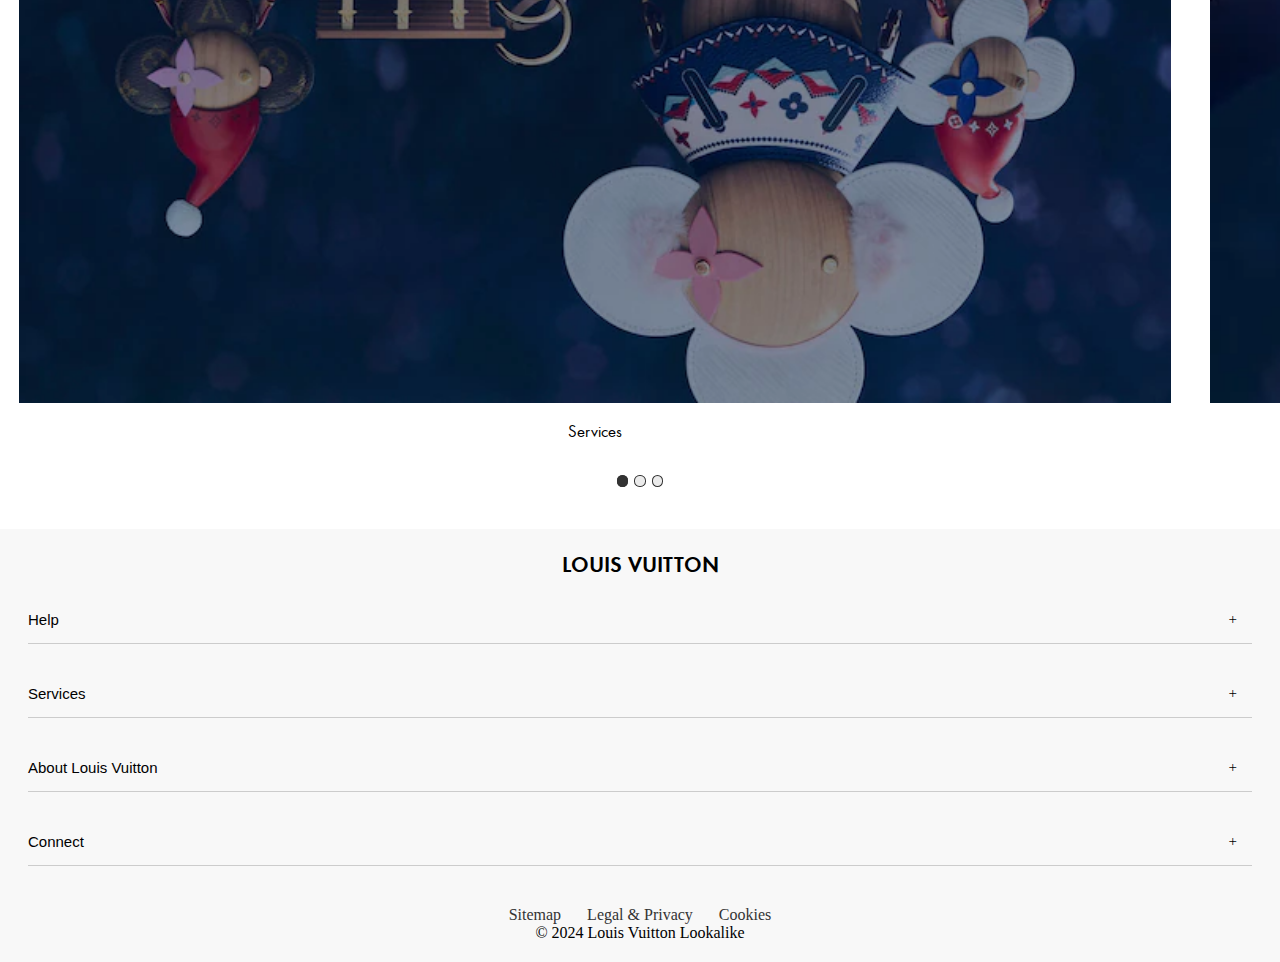
==== commit ec3d1ac6: "." ====
--- a/index.html
+++ b/index.html
@@ -10,8 +10,30 @@
 
     <!-- Navigatiebalk -->
     <header>
+
+        <h1>LOUIS VUITTON</h1> 
+
+        <button aria-hidden="true"><img src="https://assets.codepen.io/274456/ui-icon-hamburger.svg" alt="" /></button>
+  
+
         <nav>
-            <h1>LOUIS VUITTON</h1>            
+
+            <button aria-hidden="true"><img src="https://assets.codepen.io/274456/ui-icon-cross.svg" alt="" /></button>
+    
+            <ul class="menubuttonlist">
+                <li><button type="button">Gifts</button><p>></p></li>
+                <li><button type="button">New</button><p>></p></li>
+                <li><button type="button">Bags and Small Leather Goods</button><p>></p></li>
+                <li><button type="button">Women</button><p>></p></li> 
+                <li><button type="button">Men</button><p>></p></li> 
+                <li><button type="button">Jewelry</button><p>></p></li> 
+                <li><button type="button">Watches</button><p>></p></li> 
+                <li><button type="button">Perfumes</button><p>></p></li> 
+                <li><button type="button">Trunks, Travel and Home</button><p>></p></li> 
+                <li><button type="button">Services</button><p>></p></li>
+                <li><button type="button">The Maison Louis Vuitton</button><p>></p></li>
+            </ul>
+
         </nav>
 
     </header>
@@ -39,14 +61,38 @@
         <h2>Explore a Selection of the Maison's Creations</h2>
         
         <ul>
-            <li><h3>Women's Handbags</h3><img src="./images/Women-Handbags.webp" alt="Picture of Women's Handbags."></li>
-            <li><h3>Women's Wallets and Small Leather Goods</h3><img src="./images/Women-Wallets.webp" alt="Picture of Women's Wallets and Small Leather Goods."></li>
-            <li><h3>Perfumes</h3><img src="./images/Perfumes.webp" alt="Picture of Perfumes."></li>
-            <li><h3>Women's Fashion Jewelry</h3><img src="./images/Women-Jewelry.webp" alt="Picture of Women's Fashion Jewelry."></li>
-            <li><h3>Men's Wallets and Small Leather Goods</h3><img src="./images/Men-Wallets.webp" alt="Picture of Men's Wallets and Small Leather Goods."></li>
-            <li><h3>Men's Accessoiries</h3><img src="./images/Men-Accessories.webp" alt="Picture of Men's Accessories."></li>
-            <li><h3>Travel</h3><img src="./images/Travel.webp" alt="Picture of Travel Items."></li>
-            <li><h3>Men's Shoes</h3><img src="./images/Men-Shoes.webp" alt="Picture of Men's Shoes."></li>
+            <li>
+                <h3>Women's Handbags</h3>
+                <img src="./images/Women-Handbags.webp" alt="Picture of Women's Handbags.">
+            </li>
+            <li>
+                <h3>Women's Wallets and Small Leather Goods</h3>
+                <img src="./images/Women-Wallets.webp" alt="Picture of Women's Wallets and Small Leather Goods.">
+            </li>
+            <li>
+                <h3>Perfumes</h3>
+                <img src="./images/Perfumes.webp" alt="Picture of Perfumes.">
+            </li>
+            <li>
+                <h3>Women's Fashion Jewelry</h3>
+                <img src="./images/Women-Jewelry.webp" alt="Picture of Women's Fashion Jewelry.">
+            </li>
+            <li>
+                <h3>Men's Wallets and Small Leather Goods</h3>
+                <img src="./images/Men-Wallets.webp" alt="Picture of Men's Wallets and Small Leather Goods.">
+            </li>
+            <li>
+                <h3>Men's Accessoiries</h3>
+                <img src="./images/Men-Accessories.webp" alt="Picture of Men's Accessories.">
+            </li>
+            <li>
+                <h3>Travel</h3>
+                <img src="./images/Travel.webp" alt="Picture of Travel Items.">
+            </li>
+            <li>
+                <h3>Men's Shoes</h3>
+                <img src="./images/Men-Shoes.webp" alt="Picture of Men's Shoes.">
+            </li>
         </ul>
 
     </section>
@@ -60,10 +106,44 @@
         <h3>Perfumes</h3>
 
         <ul>
-            <li><h4>Attrape-Reves</h4><p>Є290</p><img src="./images/attrape-reves-parfum.webp" alt="Picture of Parfum Attrape-Reves"></li>
-            <li><h4>Imagination</h4><p>Є290</p><img src="./images/imagination-parfum.webp" alt="Picture of Parfum Imagination"></li>
-            <li><h4>L'immensite</h4><p>Є290</p><img src="./images/l-immensite-parfum.webp" alt="Picture of Parfum L'immensite"></li>
-            <li><h4>Ombre Nomade</h4><p>Є360</p><img src="./images/ombre-nomade-parfum.webp" alt="Picture of Parfum Ombre Nomade"></li>
+            
+                <li>
+                    <a href="./attrape-reves.html">
+                        <h4>Attrape-Reves</h4>
+                        <p>Є290</p>
+                        <img src="./images/attrape-reves-parfum.webp" alt="Picture of Parfum Attrape-Reves">
+                        <button class="like" aria-label="like the product">♥</button>
+                    </a>
+                </li>
+            
+        
+            <li>
+                <a>
+                    <h4>Imagination</h4>
+                    <p>Є290</p>
+                    <img src="./images/imagination-parfum.webp" alt="Picture of Parfum Imagination">
+                    <button class="like" aria-label="like the product">♥</button>
+                </a>    
+            </li>
+
+            <li>
+                <a>
+                    <h4>L'immensite</h4>
+                    <p>Є290</p>
+                    <img src="./images/l-immensite-parfum.webp" alt="Picture of Parfum L'immensite">
+                    <button class="like" aria-label="like the product">♥</button>
+                </a>
+            </li>
+
+            <li>
+                <a>
+                    <h4>Ombre Nomade</h4>
+                    <p>Є360</p>
+                    <img src="./images/ombre-nomade-parfum.webp" alt="Picture of Parfum Ombre Nomade">
+                    <button class="like" aria-label="like the product">♥</button>
+                </a>
+            </li>
+
         </ul>
 
         <a href="#">Discover the Selection</a>
@@ -102,11 +182,14 @@
 
     <!-- Footer -->
     <footer>
-        <ul>
-            <li><button type="button">Help</button></li>
-            <li><button type="button">Services</button></li>
-            <li><button type="button">About Louis Vuitton</button></li>
-            <li><button type="button">Connect</button></li> 
+
+        <h2>LOUIS VUITTON</h2>
+
+        <ul class="buttonlist">
+            <li><button type="button">Help</button><p>+</p></li>
+            <li><button type="button">Services</button><p>+</p></li>
+            <li><button type="button">About Louis Vuitton</button><p>+</p></li>
+            <li><button type="button">Connect</button><p>+</p></li> 
         </ul>
 
         <ul>
--- a/style.css
+++ b/style.css
@@ -1,20 +1,20 @@
 /* FONTS IMPLEMENTEREN */
 @font-face {
     font-family: LouisVuitton;
-    font-weight: Regular;
-    src: url(./fonts/LouisVuitton-Regular.woff2);
+    font-weight: normal;
+    src: url("./fonts/LouisVuitton-Regular.woff2");
 }
 
 @font-face {
     font-family: LouisVuitton;
-    font-weight: Demi;
-    src: url(./fonts/LouisVuitton-Demi.woff2);
+    font-weight: bold;
+    src: url("./fonts/LouisVuitton-Demi.woff2");
 }
 
 @font-face {
-    font-family: LouisVuitton;
-    font-weight: Oblique;
-    src: url(./fonts/LouisVuitton-Oblique.woff2);
+    font-family: LouisVuittonOblique;
+    font-weight: normal;
+    src: url("./fonts/LouisVuitton-Oblique.woff2");
 }
 
 * {
@@ -23,25 +23,95 @@
 }
 
 header {
-    position: fixed;
-    top: 0;
-    width: 100%;
-    background: white;
-    padding: 15px;
-    box-shadow: 0 4px 8px rgba(0, 0, 0, 0.1);
-    display: flex;
-    justify-content: center;
-    align-items: center;
-    z-index: 999;
-}
-
-main{
-    margin-top: 3em;
-}
+  position: fixed;
+  top: 0;
+  width: 100%;
+  background: white;
+  padding: 15px;
+  box-shadow: 0 4px 8px rgba(0, 0, 0, 0.1);
+  display: flex;
+  justify-content: flex-start;
+  column-gap: 4em;
+  align-items: center;
+  z-index: 999;
+}
+
+header > button {
+  order:-1;
+  border: none;
+}
+
+
+
+/************/
+/* HET MENU */
+/************/
+
+header nav {
+  /* JOUW CODE HIER - stap 1 */
+  position:fixed;
+  left:0;
+  right:0;
+  top:3.5em;
+  bottom:0;
+  
+  /* JOUW CODE HIER - stap 2 */
+  translate: 0% -150%;
+  
+  /* JOUW CODE HIER - stap 4 */
+  transition:translate .3s;
+}
+
+header button img{
+  padding: 0.5em;
+  background-color: #000;
+}
+
+header button{
+  border: none;
+}
+
+.menubuttonlist {
+  flex-direction: column;
+
+}
+
+.menubuttonlist li{
+  display: flex;
+  justify-content: space-between;
+}
+
+.menubuttonlist button{
+  font-size: 20px;
+  font-family: LouisVuitton;
+  font-weight: normal;
+  border: none;
+  background-color: #f8f8f8;
+}
+
+.menubuttonlist p{
+  font-size: 20px;
+  font-family: LouisVuitton;
+  font-weight: Bold;
+  padding: 1em 2em 1em 1em;
+}
+
+/* als menu open is */
+nav.toonMenu {
+  /* JOUW CODE HIER - stap 4 */
+  translate:0% 0%;
+  background-color: #f8f8f8;
+  text-decoration: none;
+  width: 100%;
+  padding: 1em 0em 0em 1em;
+  top: 0em;
+
+}
+
 
 h1{
     font-family: LouisVuitton;
-    font-weight: Regular;
+    font-weight: bold;
     font-size: 22px;
 }
 
@@ -66,7 +136,7 @@
     left: 4rem;
     right: 4rem;
     font-family: LouisVuitton;
-    font-weight: Demi;
+    font-weight: normal;
     font-size: 30px;
     color: white;
 }
@@ -85,7 +155,7 @@
     padding-left: 15px;
     padding-right: 15px;
     font-family: LouisVuitton;
-    font-weight: Regular;
+    font-weight: normal;
     text-decoration: underline;
     color: white;
 }
@@ -117,7 +187,7 @@
     display: flex;
     text-align: center;
     font-family: LouisVuitton;
-    font-weight: Demi;
+    font-weight: bold;
     font-size: 22px;
     margin: 2em;
 
@@ -127,7 +197,7 @@
     width: 100%;
     font-size: 15px;
     font-family: LouisVuitton;
-    font-weight: Regular;
+    font-weight: bold;
     margin-top: 1em;
 }
 
@@ -143,11 +213,12 @@
     object-fit: cover;
     width: 100%;
     margin: 2em 0em 0em 0em;
+    
 }
 
 .gifts h2{
     font-family: LouisVuitton;
-    font-weight: Demi;
+    font-weight: normal;
     font-size: 17px;
     text-align: center; 
     margin-top: 2em;
@@ -155,9 +226,10 @@
 
 .gifts h3{
     font-family: LouisVuitton;
-    font-weight: Regular;
+    font-weight: bold;
     text-align: center;
     font-size: 22px;
+    margin-bottom: 1em;
 }
 
 .gifts ul{
@@ -168,10 +240,11 @@
 }
 
 .gifts li{
-    display: flex;
-    flex-direction: column; 
-    align-items: center;
-    text-align: center;
+  position:relative;
+  display: flex;
+  flex-direction: column; 
+  align-items: center;
+  text-align: center;
 }
 
 .gifts ul li img{
@@ -181,10 +254,10 @@
     order: -1;  
 }
 
-.gifts a{
+.gifts > a:last-of-type{
     text-decoration: none;
     font-family: LouisVuitton;
-    font-weight: Demi;
+    font-weight: normal;
     border: 1px solid #000; 
     color: #000;
     padding: .8125rem 2rem;
@@ -193,9 +266,39 @@
     
 }
 
+.gifts ul li a{
+  text-decoration: none;
+  color: #000;
+  position:relative;
+  display: flex;
+  flex-direction: column; 
+  align-items: center;
+  text-align: center;
+}
+
+.gifts button {
+  text-decoration: none;
+  position: absolute;
+  right: 0.5em;
+  top: 0.2em;
+  z-index: 3;
+  padding: 0em;
+  font-size: 2em;
+  background: none;
+  border: none;
+  width: fit-content;
+}
+
+li.liked button.like {  
+  background: none;
+  color:crimson;
+  font-size: 2em;
+}
+
+
 .services h2{
     font-family: LouisVuitton;
-    font-weight: Regular;
+    font-weight: bold;
     font-size: 22px;
     text-align: center; 
     margin-bottom: 1em;
@@ -203,7 +306,7 @@
 
 .services p{
     font-family: LouisVuitton;
-    font-weight: Demi;  
+    font-weight: normal;  
     font-size: 17px;
     margin-bottom: 2em;
     text-align: center;
@@ -258,6 +361,7 @@
   flex-shrink: 0;
   /* snappen als er gescrolled wordt - andere helft bij ul */
 	scroll-snap-align:center;
+  margin: 1.2em;
     
 }
 
@@ -269,7 +373,7 @@
 
 .caroCarrousel li p{
     font-family: LouisVuitton;
-    font-weight: Demi;
+    font-weight: normal;
     font-size: 17px;
     text-align: center;
     margin: 1em 0em 1em 0em;
@@ -284,7 +388,7 @@
 .caroCarrousel nav ul {
   position: absolute;
 	left: 2em; right: 2em;
-	bottom: -2em;
+	bottom: -1em;
 	margin: 0;
   padding: 0 0 .5em;
   list-style: none;
@@ -297,7 +401,7 @@
 
 /* een bolletje container */
 .caroCarrousel > nav li {
-	flex-basis: 1.2em;
+	flex-basis: 0.7em;
 	aspect-ratio: 1/1;
 }
 
@@ -326,6 +430,33 @@
   background-color: currentColor;
 }
 
+/* FOOTER GEDEELTE */
+
+.buttonlist {
+  flex-direction: column;
+  margin-bottom: 2em;
+}
+
+.buttonlist li{
+  display: flex;
+  border-bottom: 1px solid #ccc; /* Lijn tussen items */
+  margin: 0.5em;
+  justify-content: space-between;
+}
+
+.buttonlist button{
+  font-size: 15px;
+  border: none;
+  background-color: #f8f8f8;
+  padding: 1em 7em 1em 0em;
+}
+
+.buttonlist p{
+  font-size: 15px;
+  border: none;
+  padding: 1em;
+}
+
 
 
 footer {
@@ -333,6 +464,12 @@
     text-align: center;
     padding: 20px;
     margin-top: 50px;
+}
+
+footer h2{
+    font-family: LouisVuitton;
+    font-weight: bold;
+    font-size: 22px;
 }
 
 footer ul {
@@ -346,4 +483,5 @@
 footer a {
     text-decoration: none;
     color: #333;
+    margin: 0.5em;
 }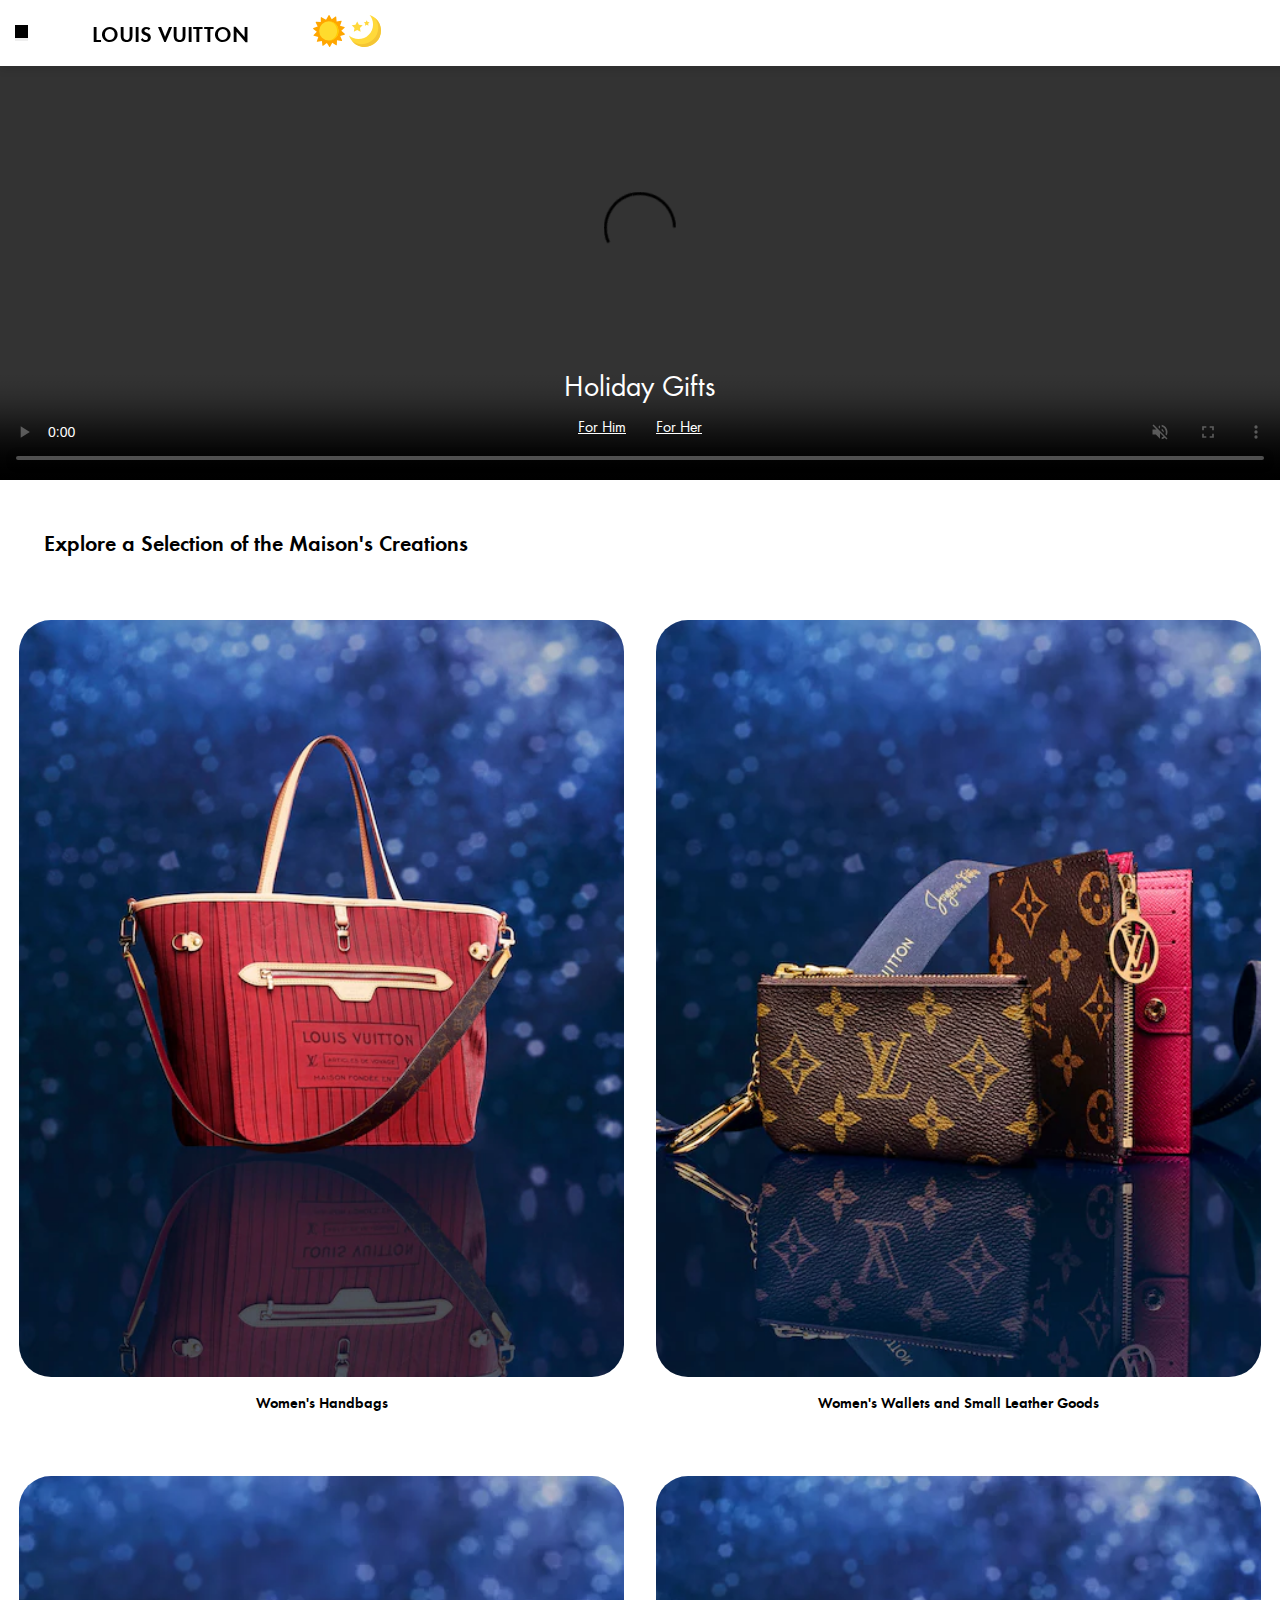
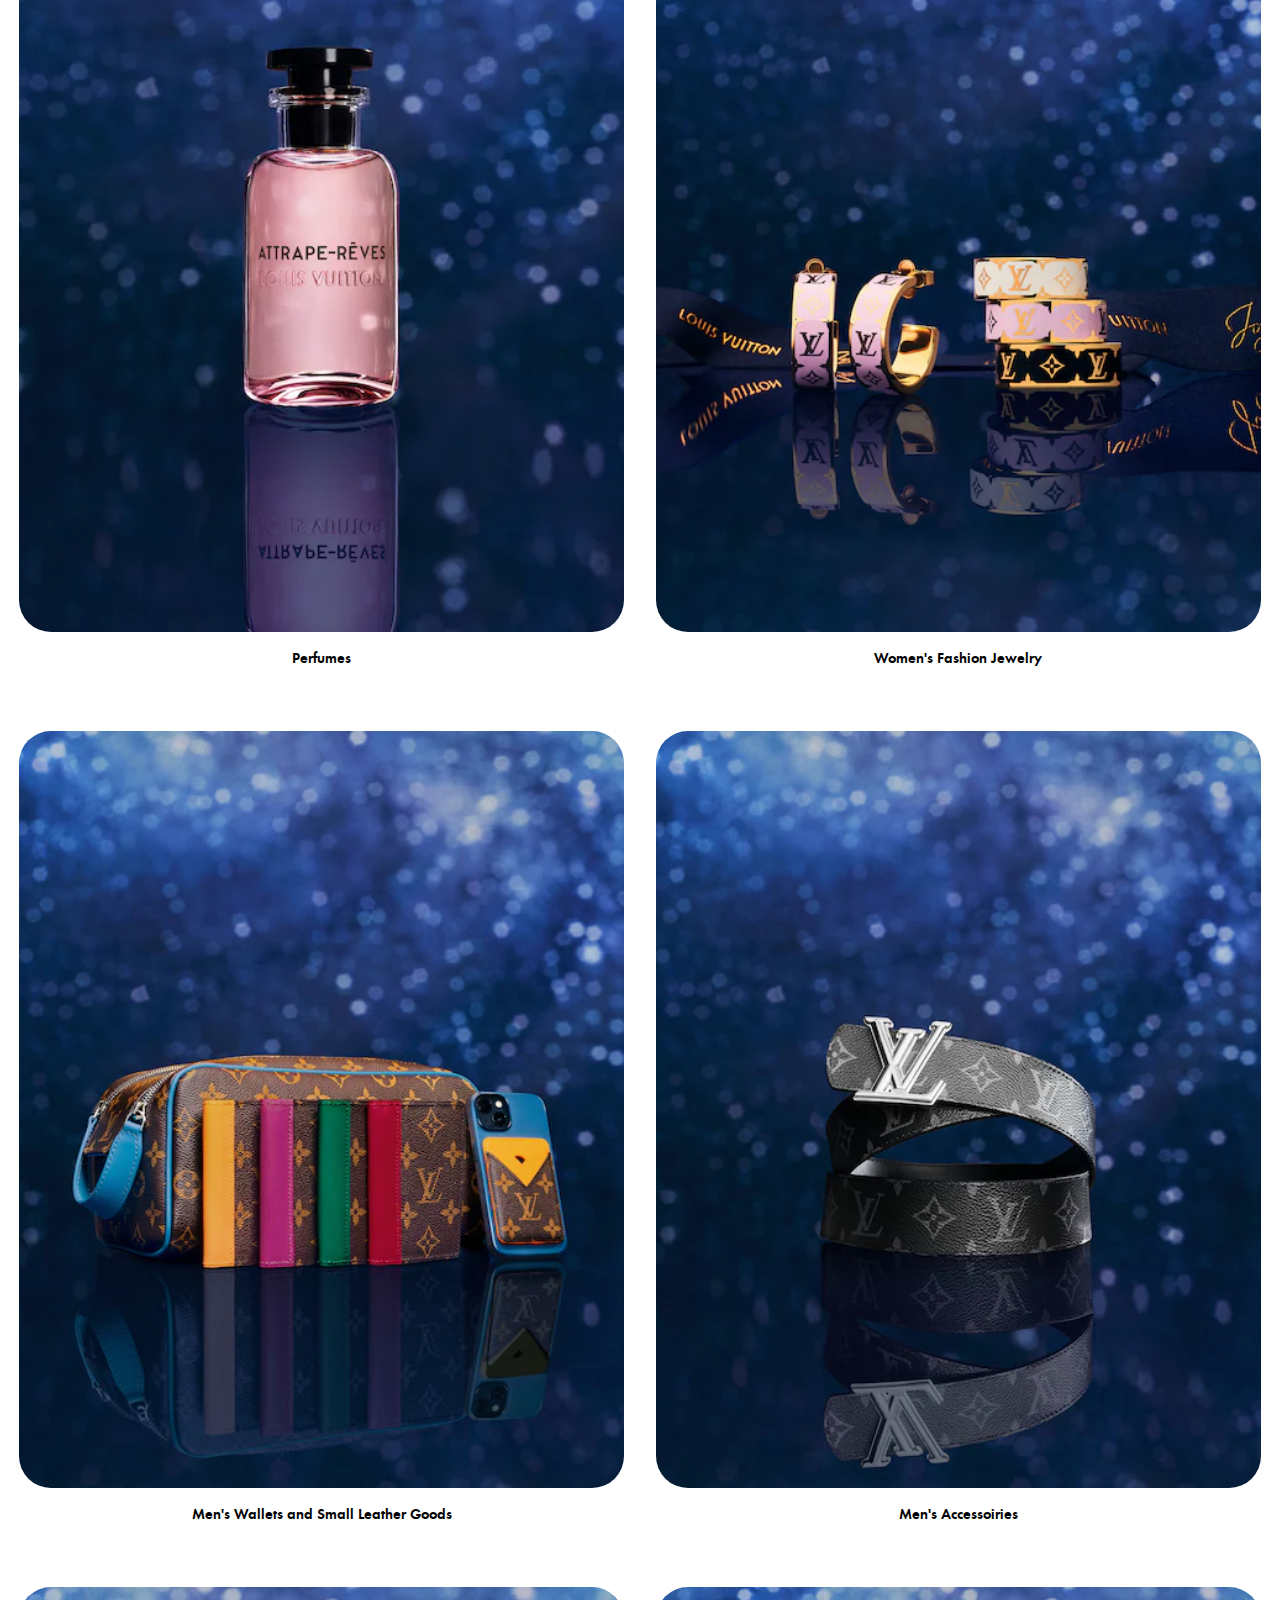
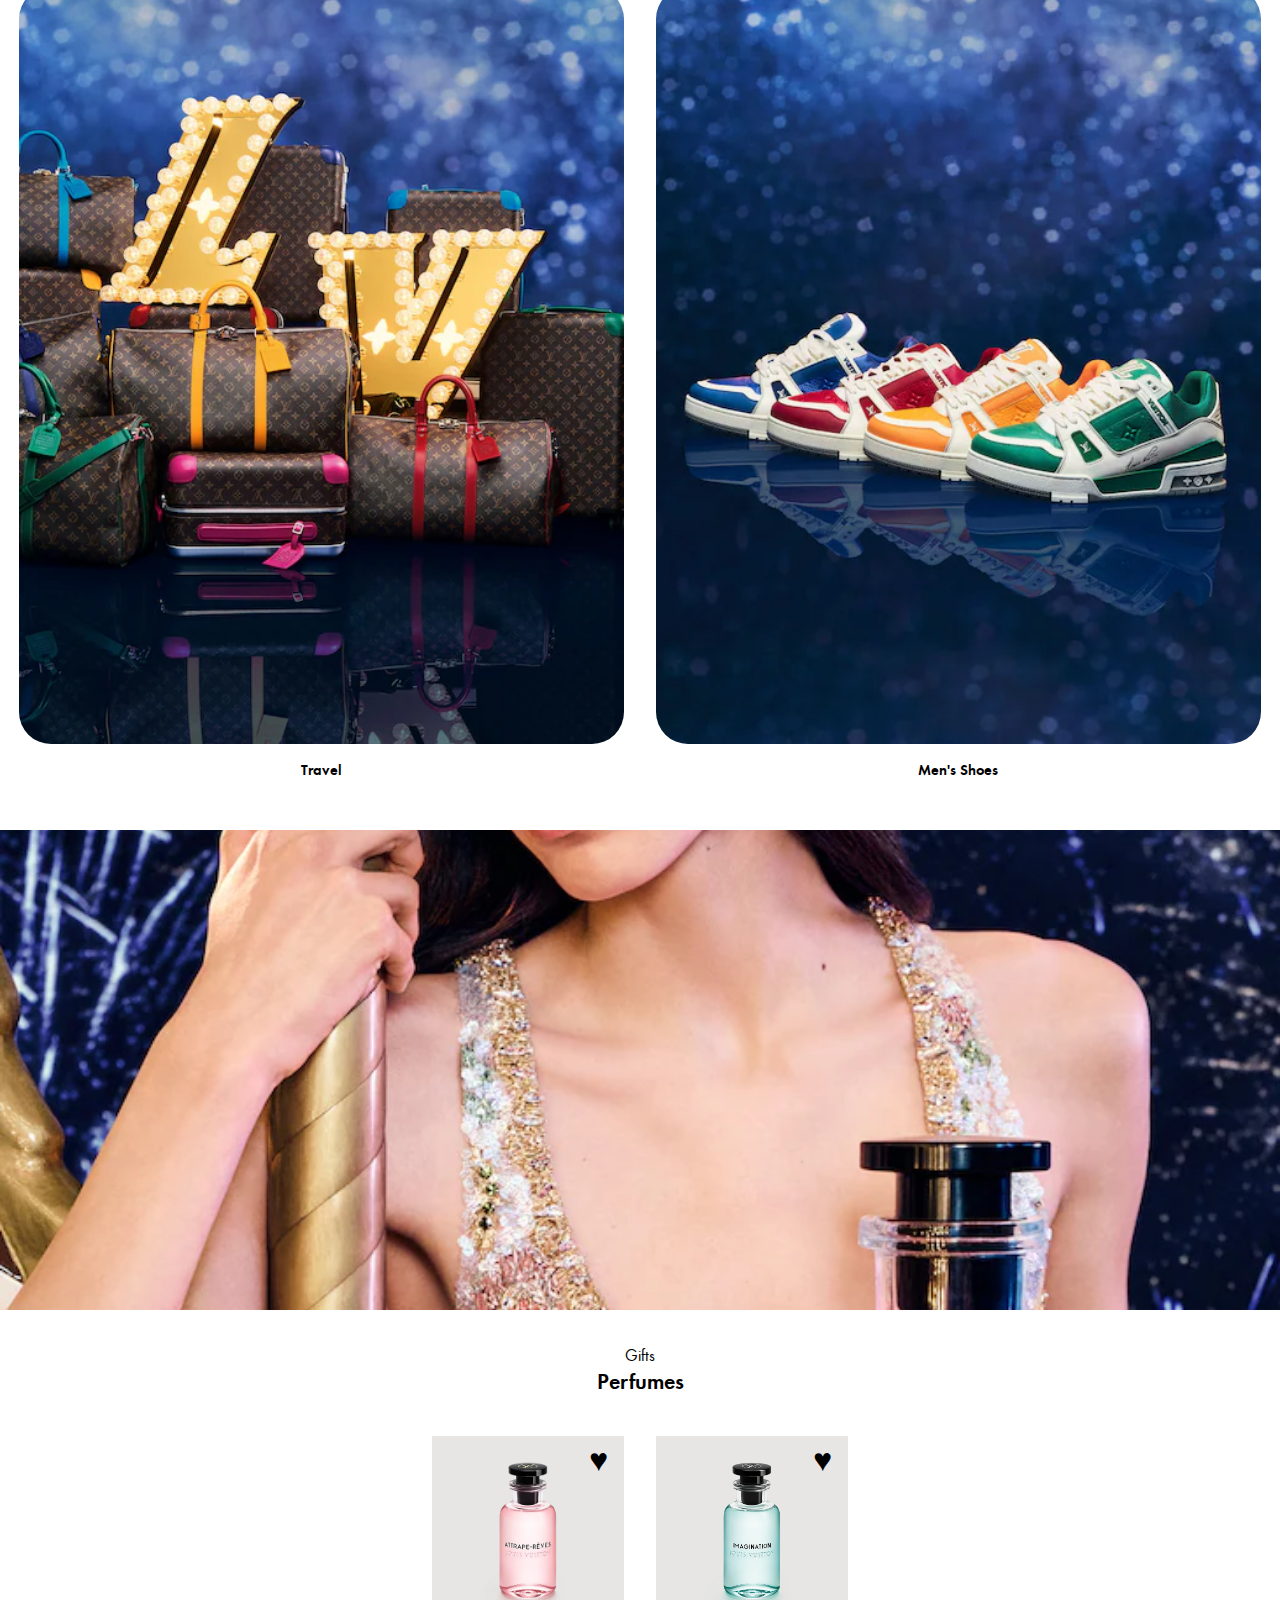
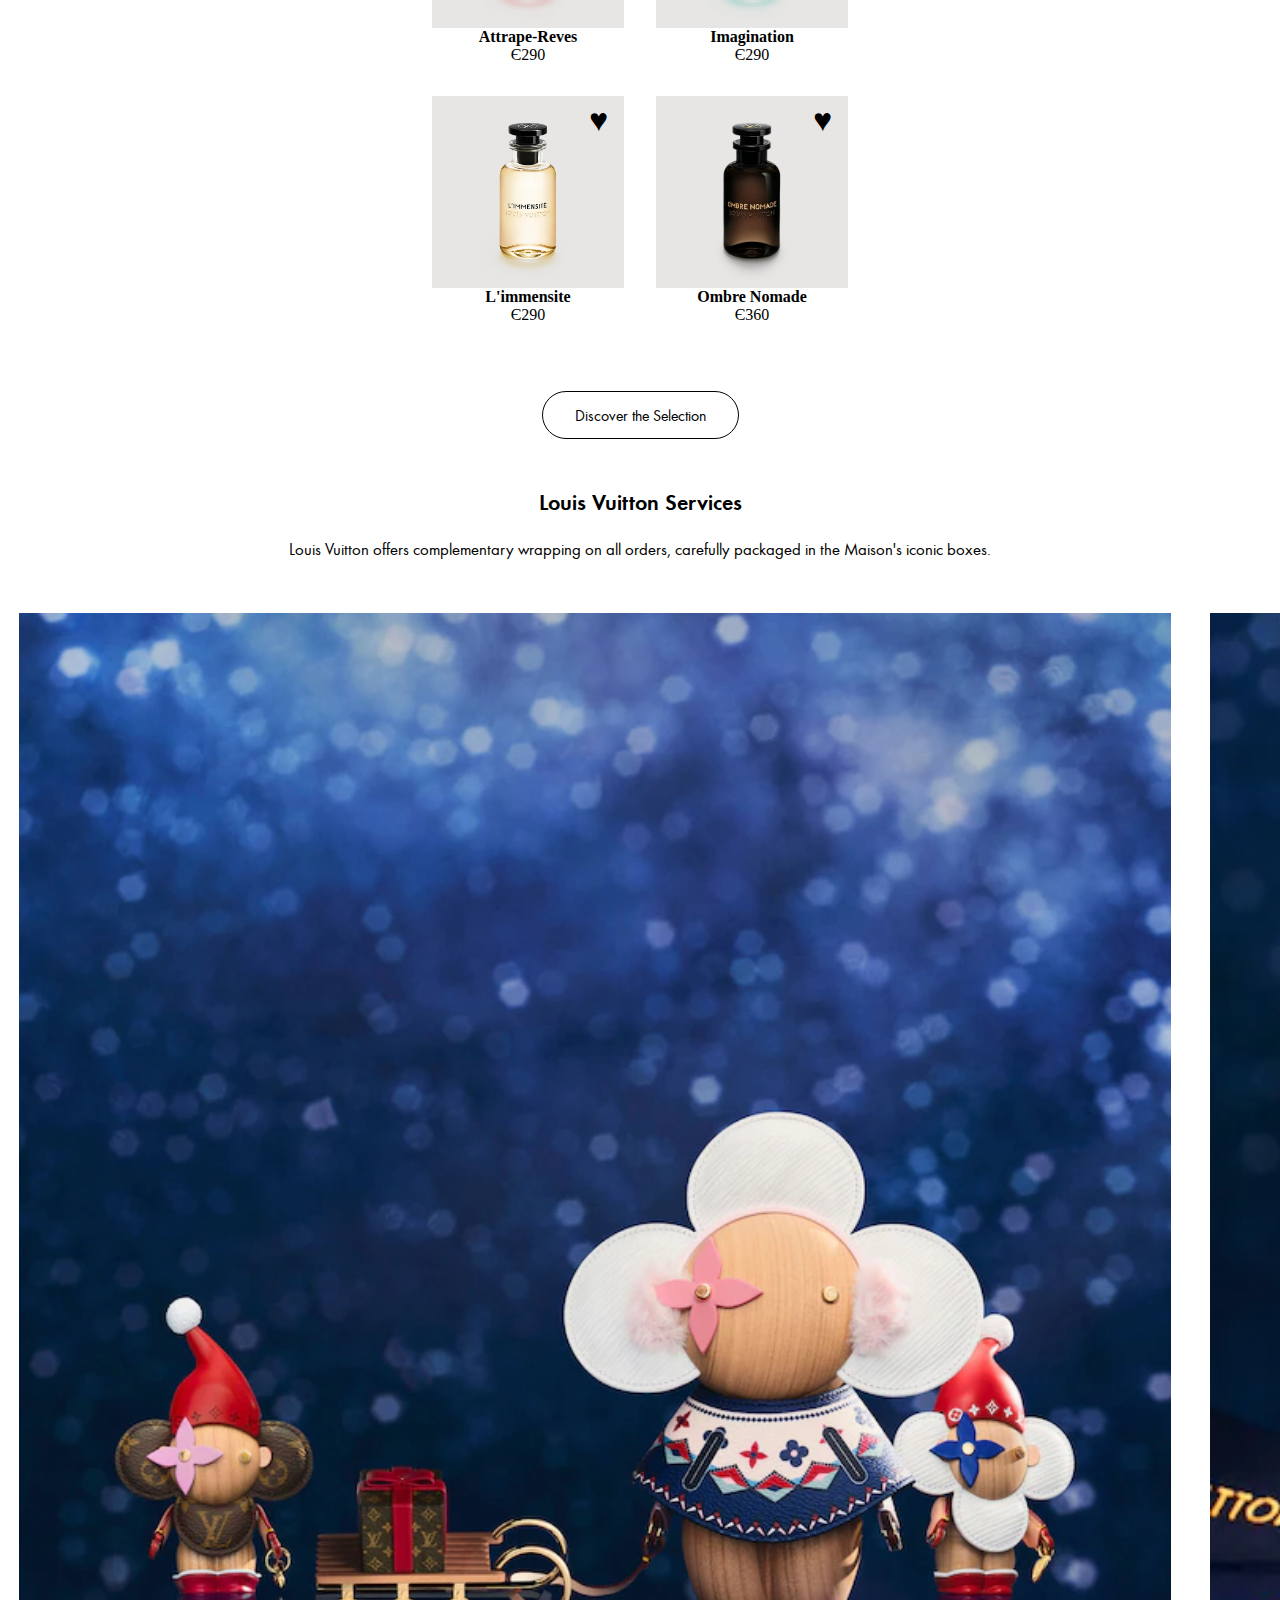
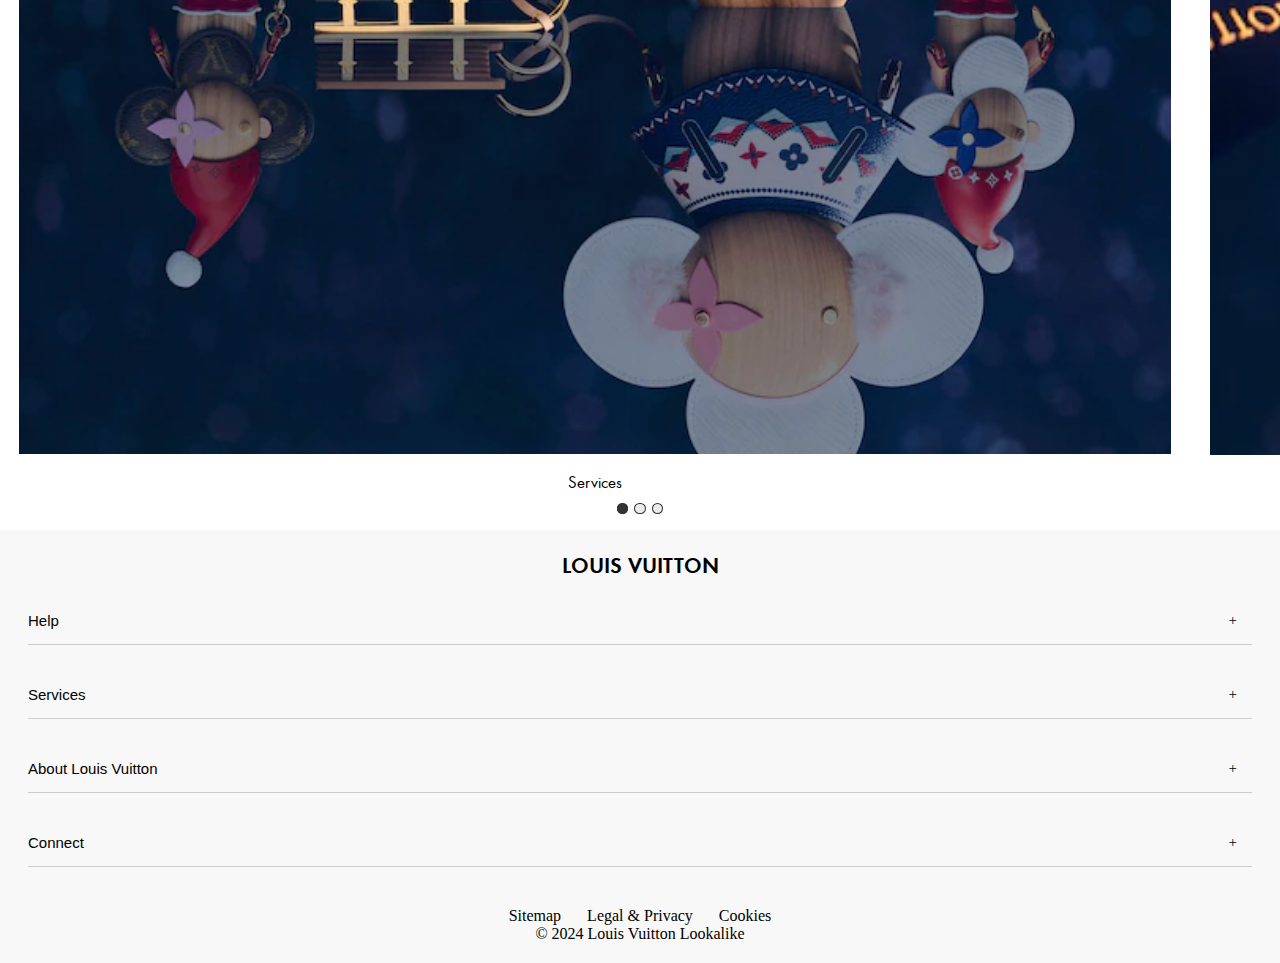
==== commit a86651bb: "darkmode toegevoegd" ====
--- a/index.html
+++ b/index.html
@@ -11,8 +11,9 @@
     <!-- Navigatiebalk -->
     <header>
 
-        <h1>LOUIS VUITTON</h1> 
-
+        <a href="./index.html">
+            <h1>LOUIS VUITTON</h1> 
+        </a>
         <button aria-hidden="true"><img src="https://assets.codepen.io/274456/ui-icon-hamburger.svg" alt="" /></button>
   
 
@@ -36,6 +37,11 @@
 
         </nav>
 
+        <div class="modeswitch">
+              <img class="sun" src="[data-uri]" />
+              <img class="moon hide" src="[data-uri]" />
+        </div>    
+
     </header>
 
     <main>
@@ -112,8 +118,8 @@
                         <h4>Attrape-Reves</h4>
                         <p>Є290</p>
                         <img src="./images/attrape-reves-parfum.webp" alt="Picture of Parfum Attrape-Reves">
-                        <button class="like" aria-label="like the product">♥</button>
                     </a>
+                    <button class="like" aria-label="like the product">♥</button>
                 </li>
             
         
@@ -122,8 +128,8 @@
                     <h4>Imagination</h4>
                     <p>Є290</p>
                     <img src="./images/imagination-parfum.webp" alt="Picture of Parfum Imagination">
-                    <button class="like" aria-label="like the product">♥</button>
                 </a>    
+                <button class="like" aria-label="like the product">♥</button>
             </li>
 
             <li>
@@ -131,8 +137,8 @@
                     <h4>L'immensite</h4>
                     <p>Є290</p>
                     <img src="./images/l-immensite-parfum.webp" alt="Picture of Parfum L'immensite">
-                    <button class="like" aria-label="like the product">♥</button>
                 </a>
+                <button class="like" aria-label="like the product">♥</button>
             </li>
 
             <li>
@@ -140,8 +146,8 @@
                     <h4>Ombre Nomade</h4>
                     <p>Є360</p>
                     <img src="./images/ombre-nomade-parfum.webp" alt="Picture of Parfum Ombre Nomade">
-                    <button class="like" aria-label="like the product">♥</button>
                 </a>
+                <button class="like" aria-label="like the product">♥</button>
             </li>
 
         </ul>
@@ -157,25 +163,24 @@
 
         <p>Louis Vuitton offers complementary wrapping on all orders, carefully packaged in the Maison's iconic boxes.</p>
 
-    </section>
-
-    <section id="visualClues" class="caroCarrousel" aria-label="Voorbeeld met één en een beetje" tabIndex="-1">
-        <!-- de id kun je zelf een naam geven en geef je mee in de js -->
-        <ul>
-          <li id="element1"><img src="./images/service-foto.webp" alt="Picture of Service Page" /><p>Services</p></li>
-          <li id="element2"><img src="./images/art-of-gifting-foto.webp" alt="Picture of Gifting Page" /><p>Art of Gifting</p></li>
-          <li id="element3"><img src="./images/personalization-foto.webp" alt="Picture of Personalization Page" /><p>Personalization</p></li>
-        </ul>
-        
-        <nav>
-          <ul>
-            <li><a href="#element1" aria-label="go to element1"></a></li>
-            <li><a href="#element2" aria-label="go to element2"></a></li>
-            <li><a href="#element3" aria-label="go to element3"></a></li>
-          </ul>
-        </nav>
-
-      </section>
+        <section id="visualClues" class="caroCarrousel" aria-label="Voorbeeld met één en een beetje" tabIndex="-1">
+            <!-- de id kun je zelf een naam geven en geef je mee in de js -->
+            <ul>
+            <li id="element1"><img src="./images/service-foto.webp" alt="Picture of Service Page" /><p>Services</p></li>
+            <li id="element2"><img src="./images/art-of-gifting-foto.webp" alt="Picture of Gifting Page" /><p>Art of Gifting</p></li>
+            <li id="element3"><img src="./images/personalization-foto.webp" alt="Picture of Personalization Page" /><p>Personalization</p></li>
+            </ul>
+            
+            <nav>
+            <ul>
+                <li><a href="#element1" aria-label="go to element1"></a></li>
+                <li><a href="#element2" aria-label="go to element2"></a></li>
+                <li><a href="#element3" aria-label="go to element3"></a></li>
+            </ul>
+            </nav>
+
+        </section>
+    </section>
 
     </main>
 
--- a/style.css
+++ b/style.css
@@ -15,6 +15,20 @@
     font-family: LouisVuittonOblique;
     font-weight: normal;
     src: url("./fonts/LouisVuitton-Oblique.woff2");
+}
+
+:root{
+  --primary-color: white;
+  --footer-color: #f8f8f8;
+  --secondary-color: black;
+  --font-color: black;
+}
+
+[data-theme="dark"] {
+  --primary-color: #3b3939;
+  --secondary-color: #b8b8b8;
+  --footer-color:black ;
+  --font-color: #fff;
 }
 
 * {
@@ -26,7 +40,7 @@
   position: fixed;
   top: 0;
   width: 100%;
-  background: white;
+  background: var(--primary-color);
   padding: 15px;
   box-shadow: 0 4px 8px rgba(0, 0, 0, 0.1);
   display: flex;
@@ -41,6 +55,11 @@
   border: none;
 }
 
+.modeswitch img{
+  width: 2em;
+  height: 2em;
+}
+
 
 
 /************/
@@ -49,7 +68,7 @@
 
 header nav {
   /* JOUW CODE HIER - stap 1 */
-  position:fixed;
+  position: fixed;
   left:0;
   right:0;
   top:3.5em;
@@ -64,17 +83,13 @@
 
 header button img{
   padding: 0.5em;
-  background-color: #000;
+  background-color: black;
 }
 
 header button{
   border: none;
 }
 
-.menubuttonlist {
-  flex-direction: column;
-
-}
 
 .menubuttonlist li{
   display: flex;
@@ -86,7 +101,8 @@
   font-family: LouisVuitton;
   font-weight: normal;
   border: none;
-  background-color: #f8f8f8;
+  background-color: var(--primary-color);
+  color: var(--font-color);
 }
 
 .menubuttonlist p{
@@ -99,15 +115,19 @@
 /* als menu open is */
 nav.toonMenu {
   /* JOUW CODE HIER - stap 4 */
-  translate:0% 0%;
-  background-color: #f8f8f8;
-  text-decoration: none;
+  translate: 0% 0%;
+  background-color: var(--primary-color);
+  color: var(--font-color);
   width: 100%;
   padding: 1em 0em 0em 1em;
   top: 0em;
 
 }
 
+header a{
+  text-decoration: none;
+  color: var(--font-color);
+}
 
 h1{
     font-family: LouisVuitton;
@@ -117,8 +137,8 @@
 
 /* HERO GEDEELTE */
 .hero {
-    position: relative;
-    background-color: white;
+    position: relative;;
+    background-color: var(--primary-color);
 }
 
 .hero video{
@@ -161,11 +181,16 @@
 }
 
 /* EXPLORE GEDEELTE */
+.explore{
+  background-color: var(--primary-color);
+}
+
 .explore ul{
     display: grid;
     grid-template-columns: 1fr 1fr;
     gap: 2rem;
-    margin: 1.2em;
+    padding: 1.2em;
+
 }
 
 .explore li{
@@ -173,6 +198,7 @@
     flex-direction: column; 
     align-items: center;
     text-align: center;
+    margin-bottom: 2em;
 
 }
 
@@ -189,7 +215,8 @@
     font-family: LouisVuitton;
     font-weight: bold;
     font-size: 22px;
-    margin: 2em;
+    padding: 2em;
+    color: var(--font-color);
 
 }
 
@@ -199,6 +226,7 @@
     font-family: LouisVuitton;
     font-weight: bold;
     margin-top: 1em;
+    color: var(--font-color);
 }
 
 /* GIFTS GEDEELTE */
@@ -206,22 +234,25 @@
     display: flex;
     flex-direction: column; /* Zorgt ervoor dat elementen onder elkaar staan */
     align-items: center; /* Centreert horizontaal */
+    background-color: var(--primary-color);
 }
 
 .gifts img{
     height: 30em;
     object-fit: cover;
     width: 100%;
-    margin: 2em 0em 0em 0em;
+    margin: 0;
     
 }
+
 
 .gifts h2{
     font-family: LouisVuitton;
     font-weight: normal;
     font-size: 17px;
     text-align: center; 
-    margin-top: 2em;
+    padding-top: 2em;
+    color: var(--font-color);
 }
 
 .gifts h3{
@@ -230,6 +261,7 @@
     text-align: center;
     font-size: 22px;
     margin-bottom: 1em;
+    color: var(--font-color);
 }
 
 .gifts ul{
@@ -245,6 +277,7 @@
   flex-direction: column; 
   align-items: center;
   text-align: center;
+  color: var(--font-color);
 }
 
 .gifts ul li img{
@@ -258,8 +291,8 @@
     text-decoration: none;
     font-family: LouisVuitton;
     font-weight: normal;
-    border: 1px solid #000; 
-    color: #000;
+    border: 1px solid black; 
+    color: black;
     padding: .8125rem 2rem;
     border-radius: 2em; 
     margin: 3em 0em 3em 0em;
@@ -268,7 +301,7 @@
 
 .gifts ul li a{
   text-decoration: none;
-  color: #000;
+  color: var(--font-colorr);
   position:relative;
   display: flex;
   flex-direction: column; 
@@ -295,6 +328,9 @@
   font-size: 2em;
 }
 
+.services{
+  background-color: var(--primary-color);
+}
 
 .services h2{
     font-family: LouisVuitton;
@@ -302,6 +338,7 @@
     font-size: 22px;
     text-align: center; 
     margin-bottom: 1em;
+    color: var(--font-color);
 }
 
 .services p{
@@ -310,6 +347,7 @@
     font-size: 17px;
     margin-bottom: 2em;
     text-align: center;
+    color: var(--font-color);
 }
 
   
@@ -326,6 +364,7 @@
 
   position: relative;
 	outline:none;
+
 }
 
 /************************************/
@@ -390,7 +429,7 @@
 	left: 2em; right: 2em;
 	bottom: -1em;
 	margin: 0;
-  padding: 0 0 .5em;
+  padding: 0em 0em 2em 0em;
   list-style: none;
 	
 	display: flex;
@@ -447,7 +486,7 @@
 .buttonlist button{
   font-size: 15px;
   border: none;
-  background-color: #f8f8f8;
+  background-color: var(--footer-color);
   padding: 1em 7em 1em 0em;
 }
 
@@ -460,16 +499,17 @@
 
 
 footer {
-    background-color: #f8f8f8;
+    background-color: var(--footer-color);
     text-align: center;
     padding: 20px;
-    margin-top: 50px;
+
 }
 
 footer h2{
     font-family: LouisVuitton;
     font-weight: bold;
     font-size: 22px;
+    color: var(--font-color);
 }
 
 footer ul {
@@ -478,10 +518,20 @@
     justify-content: center;
     gap: 10px;
     margin-top: 10px;
+
+}
+
+footer button{
+  color: var(--font-color);
 }
 
 footer a {
     text-decoration: none;
-    color: #333;
+    color: var(--font-color);
     margin: 0.5em;
-}+}
+
+footer p{
+  color: var(--font-color);
+}
+
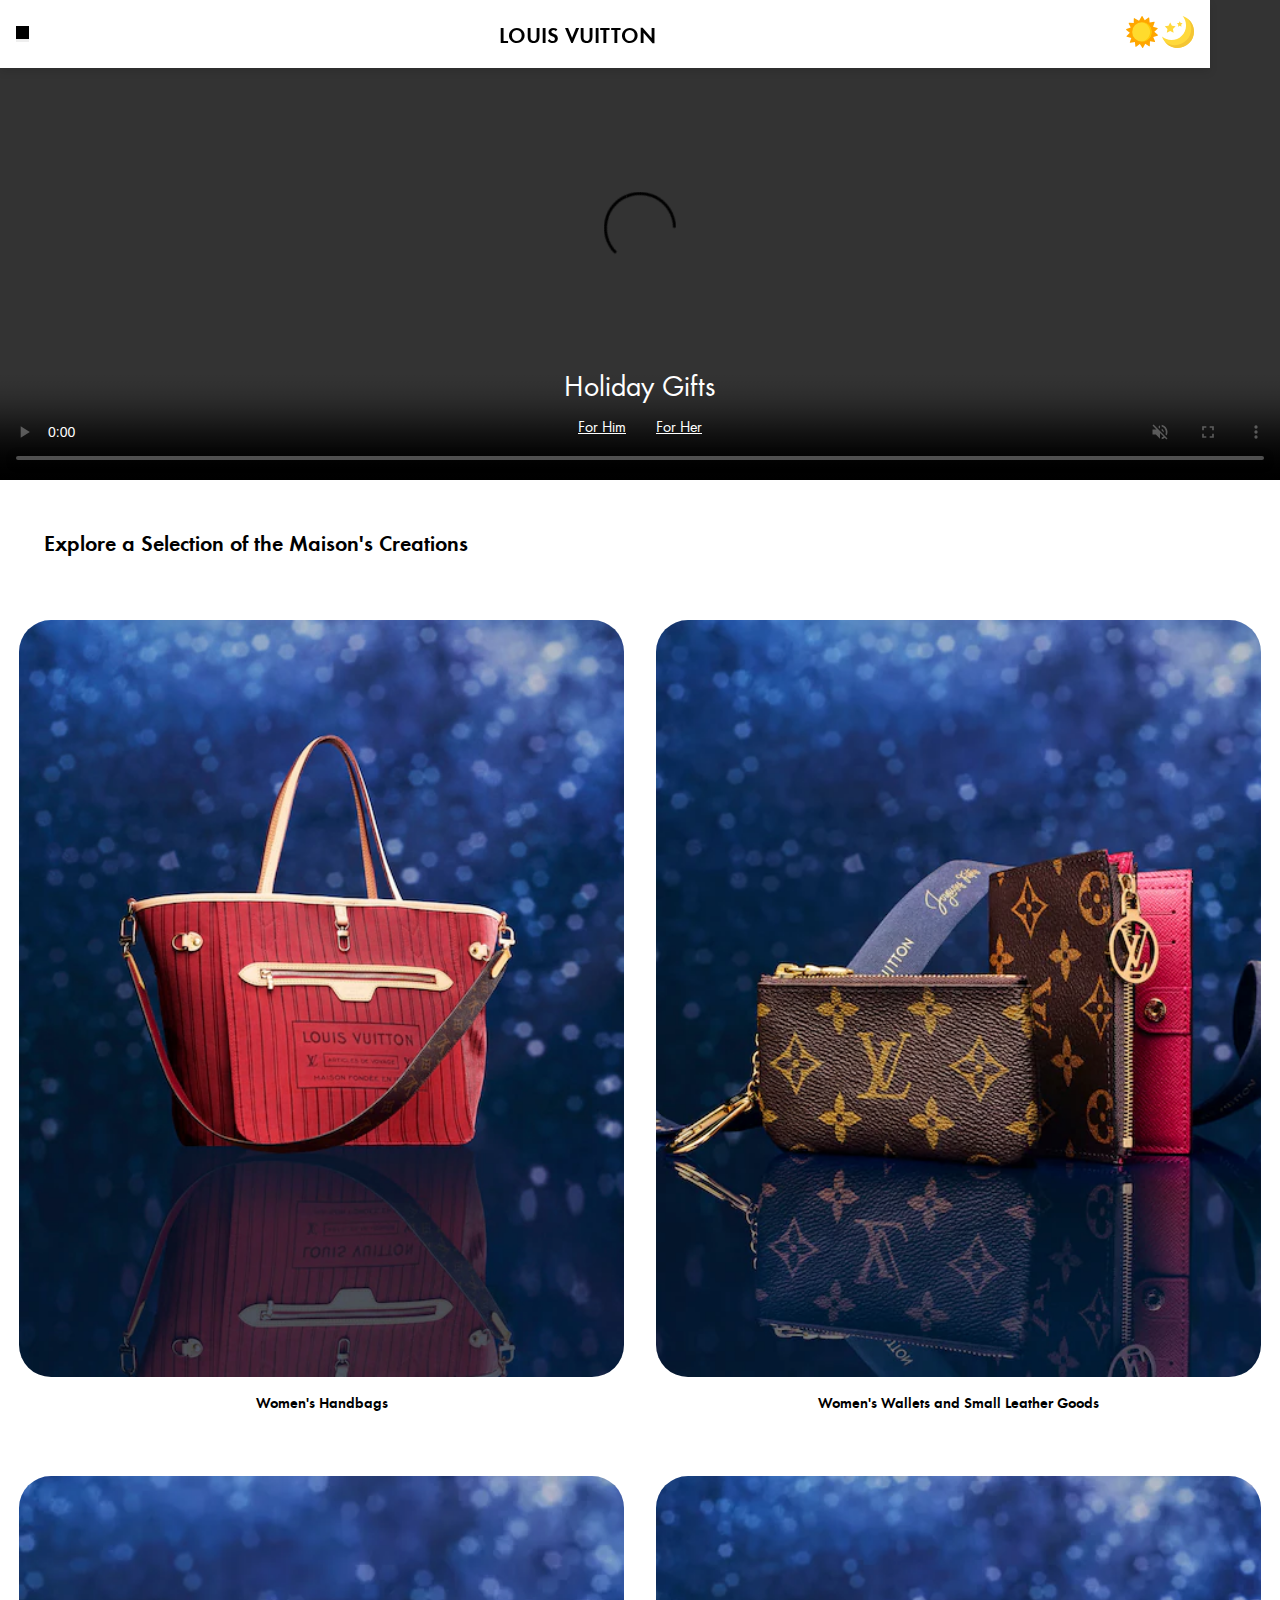
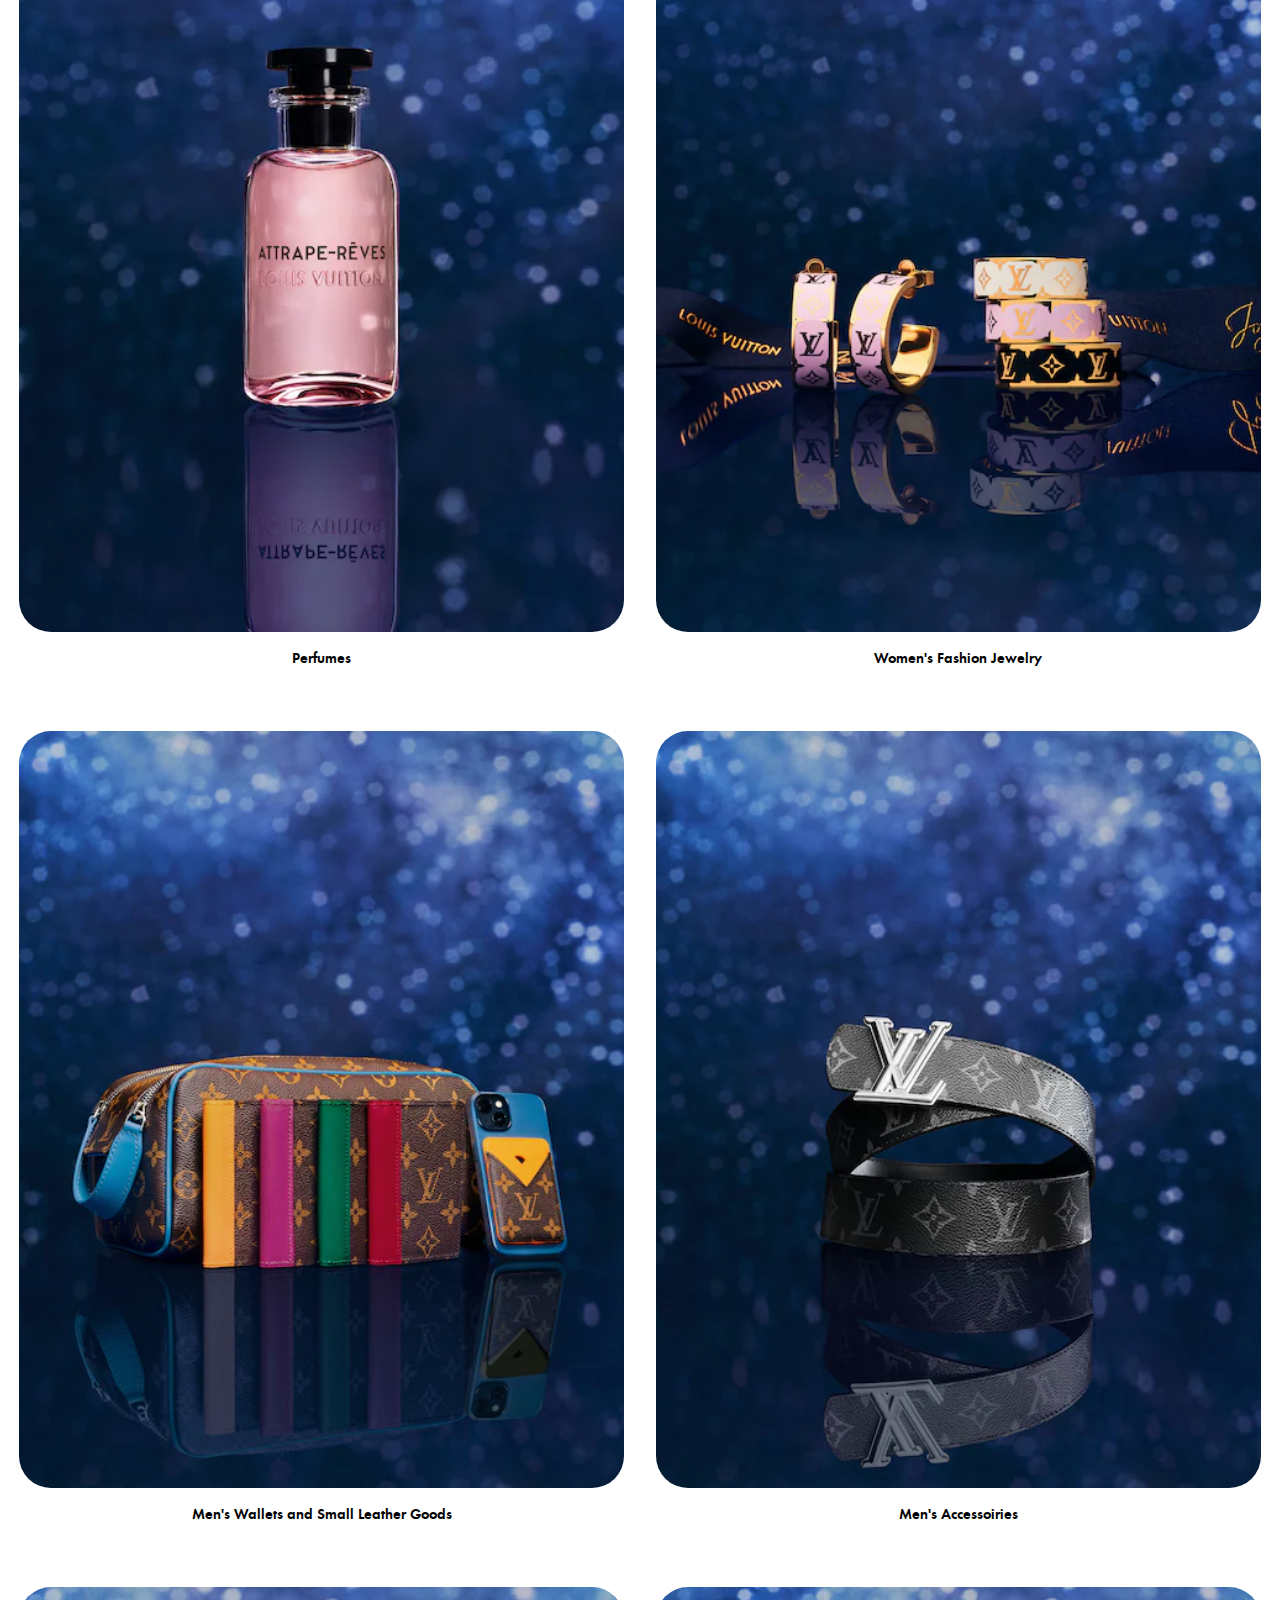
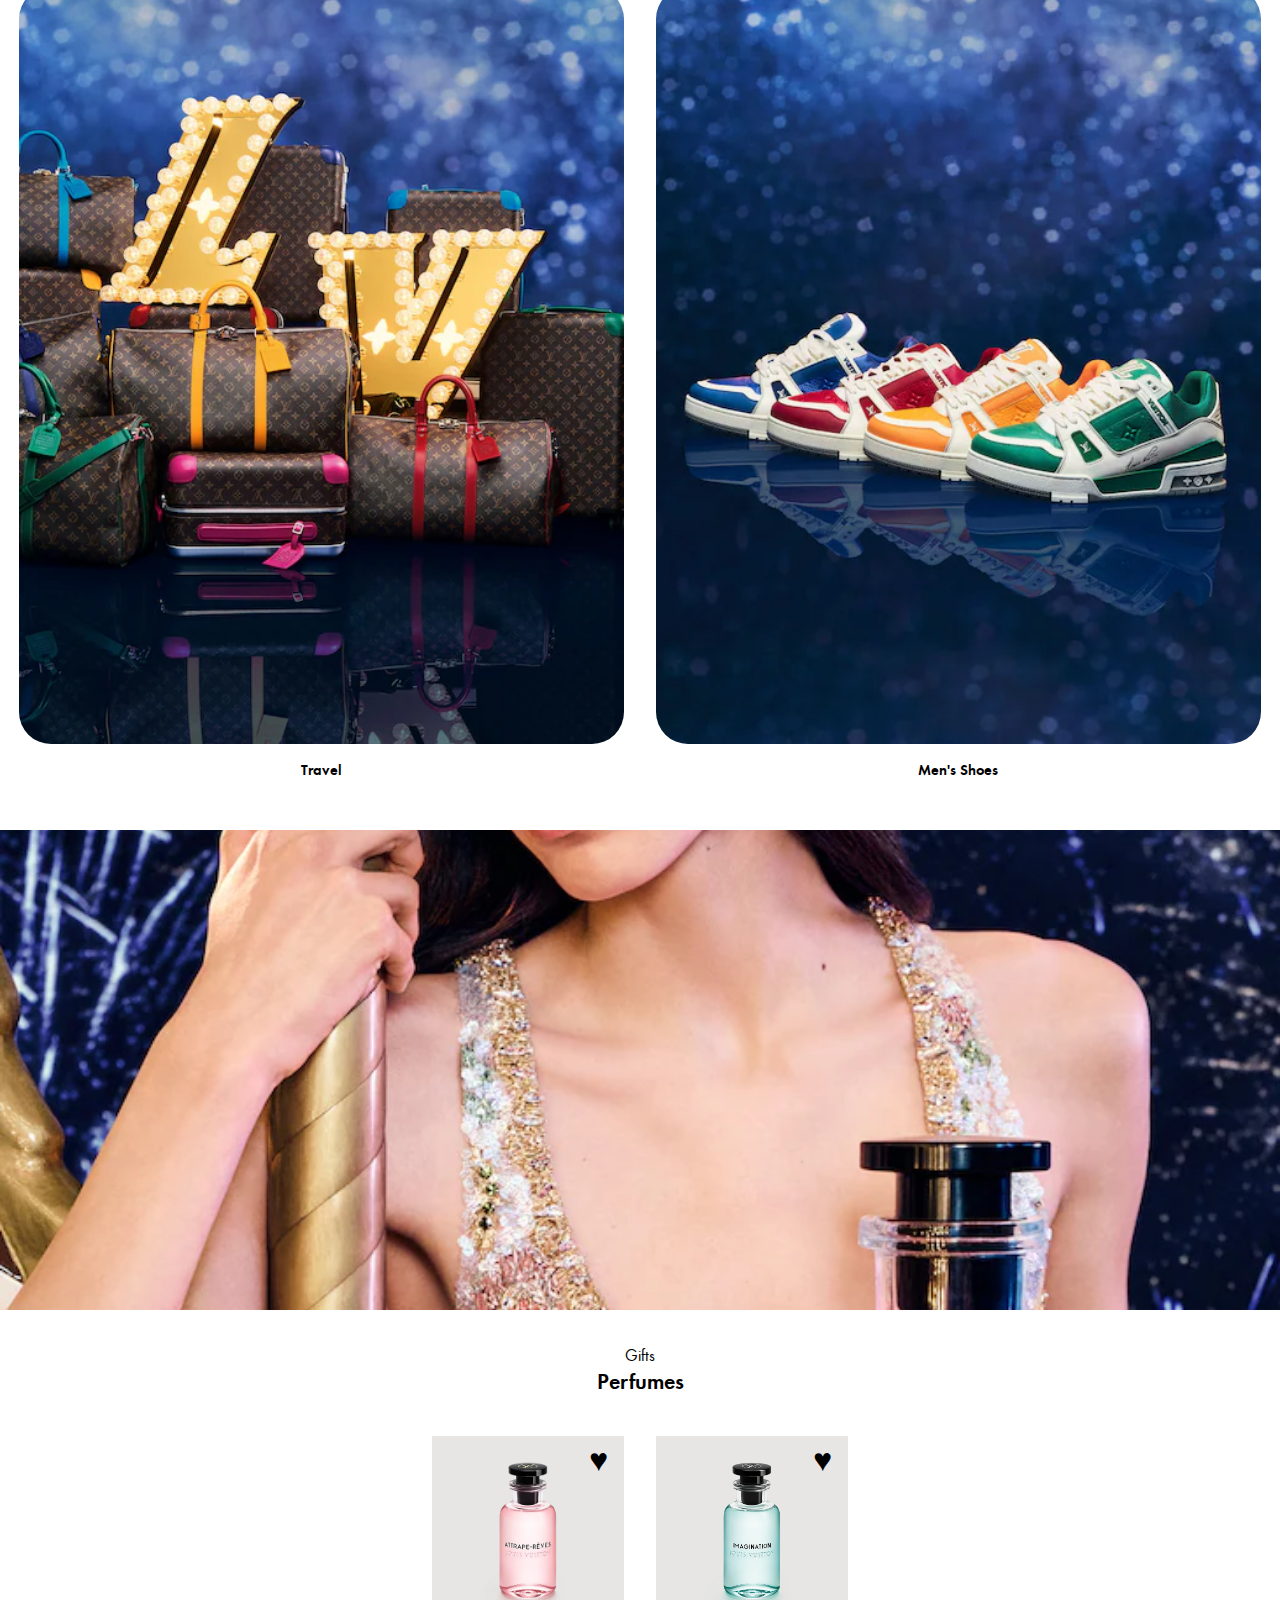
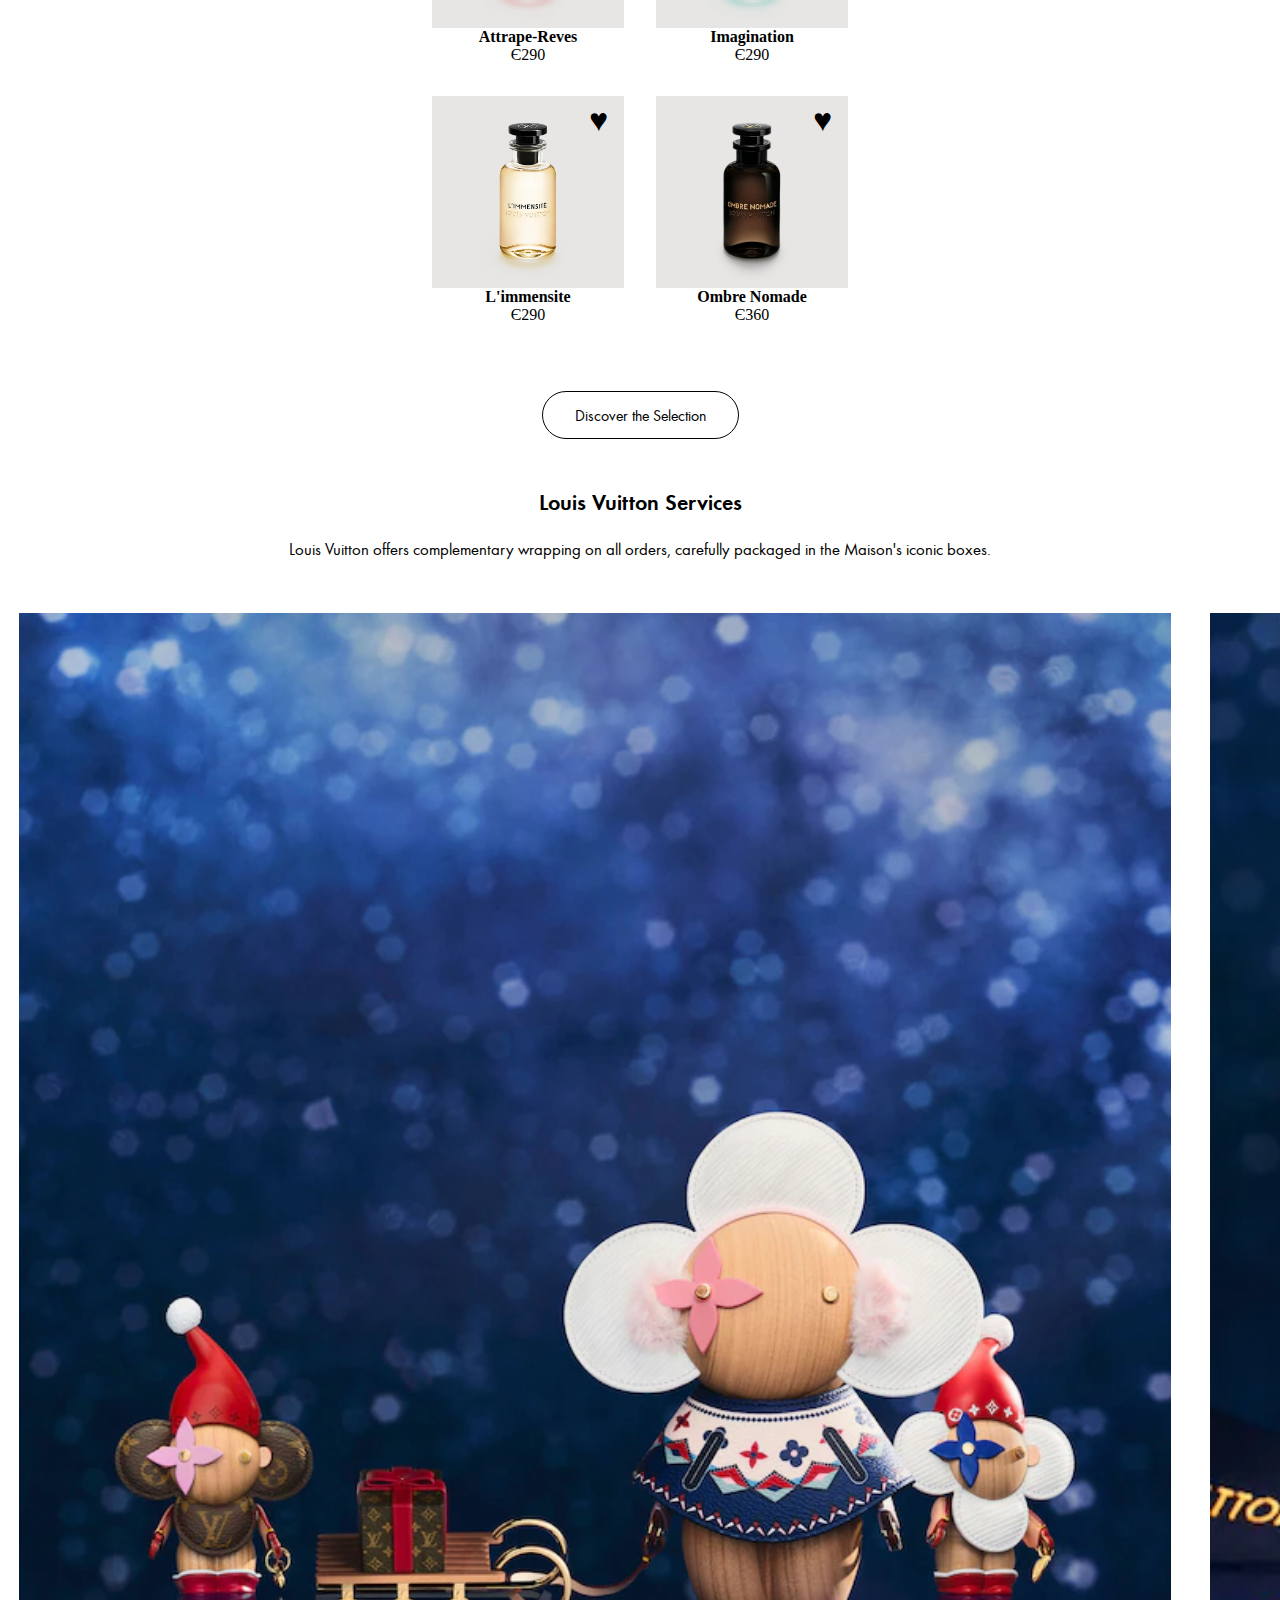
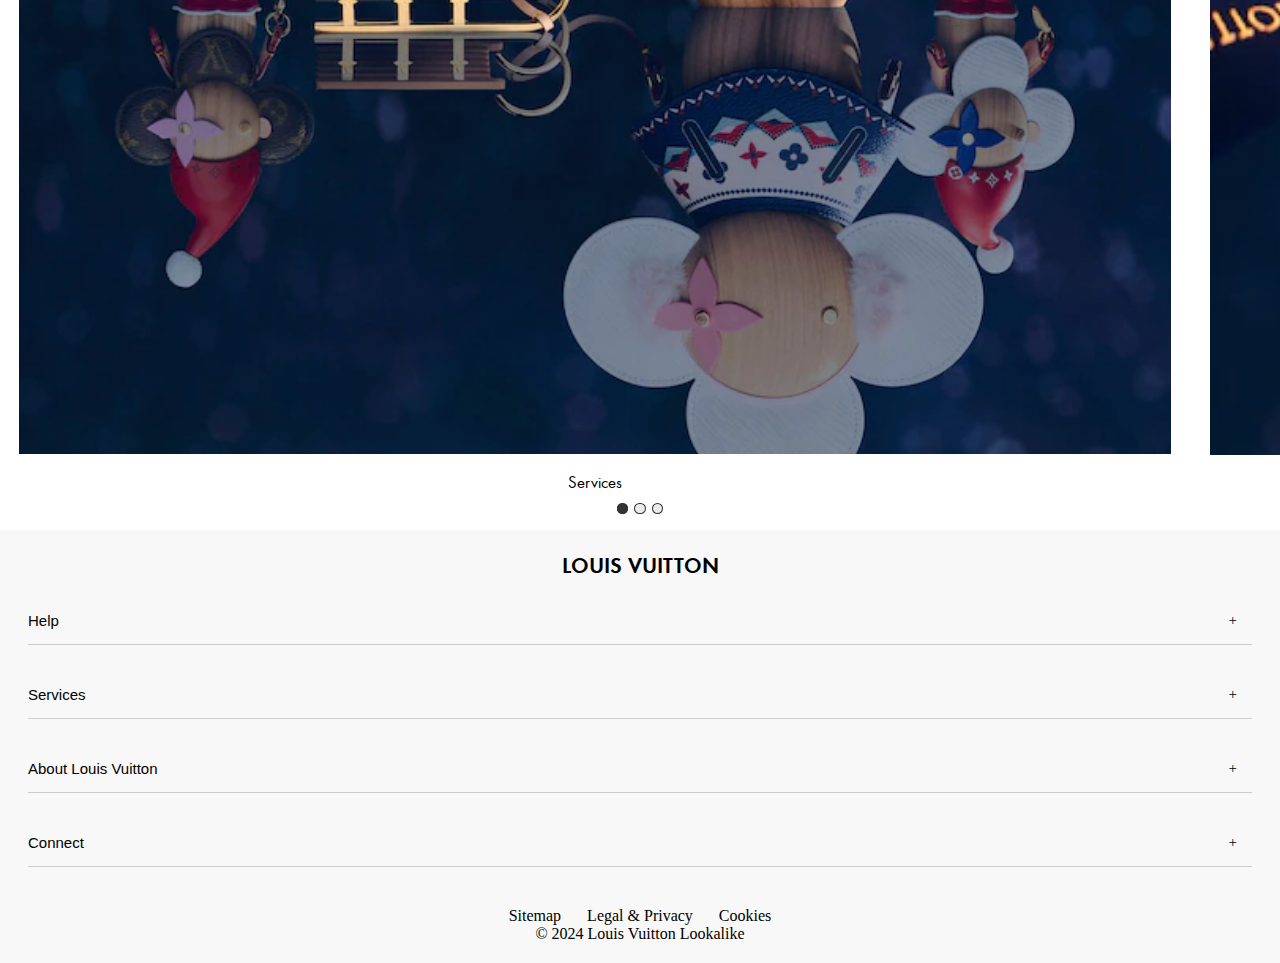
==== commit ba0387be: "readme aangepast" ====
--- a/index.html
+++ b/index.html
@@ -38,8 +38,10 @@
         </nav>
 
         <div class="modeswitch">
+
               <img class="sun" src="[data-uri]" />
               <img class="moon hide" src="[data-uri]" />
+        
         </div>    
 
     </header>
@@ -50,14 +52,18 @@
     <section class="hero">      
 
         <video autoplay loop muted controls>
+
             <source src="./videos/HeroVid.mp4" type="video/mp4">
+
         </video>
 
         <h2>Holiday Gifts</h2>
         
         <div>
+
             <a href="#">For Him</a>
             <a href="#">For Her</a>
+
         </div>
         
     </section>
@@ -71,30 +77,37 @@
                 <h3>Women's Handbags</h3>
                 <img src="./images/Women-Handbags.webp" alt="Picture of Women's Handbags.">
             </li>
+
             <li>
                 <h3>Women's Wallets and Small Leather Goods</h3>
                 <img src="./images/Women-Wallets.webp" alt="Picture of Women's Wallets and Small Leather Goods.">
             </li>
+
             <li>
                 <h3>Perfumes</h3>
                 <img src="./images/Perfumes.webp" alt="Picture of Perfumes.">
             </li>
+
             <li>
                 <h3>Women's Fashion Jewelry</h3>
                 <img src="./images/Women-Jewelry.webp" alt="Picture of Women's Fashion Jewelry.">
             </li>
+
             <li>
                 <h3>Men's Wallets and Small Leather Goods</h3>
                 <img src="./images/Men-Wallets.webp" alt="Picture of Men's Wallets and Small Leather Goods.">
             </li>
+
             <li>
                 <h3>Men's Accessoiries</h3>
                 <img src="./images/Men-Accessories.webp" alt="Picture of Men's Accessories.">
             </li>
+
             <li>
                 <h3>Travel</h3>
                 <img src="./images/Travel.webp" alt="Picture of Travel Items.">
             </li>
+            
             <li>
                 <h3>Men's Shoes</h3>
                 <img src="./images/Men-Shoes.webp" alt="Picture of Men's Shoes.">
--- a/style.css
+++ b/style.css
@@ -22,13 +22,15 @@
   --footer-color: #f8f8f8;
   --secondary-color: black;
   --font-color: black;
+  --giftsulimg: #e7e6e5;
 }
 
 [data-theme="dark"] {
-  --primary-color: #3b3939;
+  --primary-color: #565353;
   --secondary-color: #b8b8b8;
   --footer-color:black ;
   --font-color: #fff;
+  --giftsulimg: #97938f ;
 }
 
 * {
@@ -39,13 +41,12 @@
 header {
   position: fixed;
   top: 0;
-  width: 100%;
+  width: 92%;
   background: var(--primary-color);
-  padding: 15px;
+  padding: 1em;
   box-shadow: 0 4px 8px rgba(0, 0, 0, 0.1);
   display: flex;
-  justify-content: flex-start;
-  column-gap: 4em;
+  justify-content: space-between;
   align-items: center;
   z-index: 999;
 }
@@ -283,7 +284,7 @@
 .gifts ul li img{
     width: 100%;
     height: 12em;
-    background-color: #e7e6e5;
+    background-color: var(--giftsulimg);
     order: -1;  
 }
 
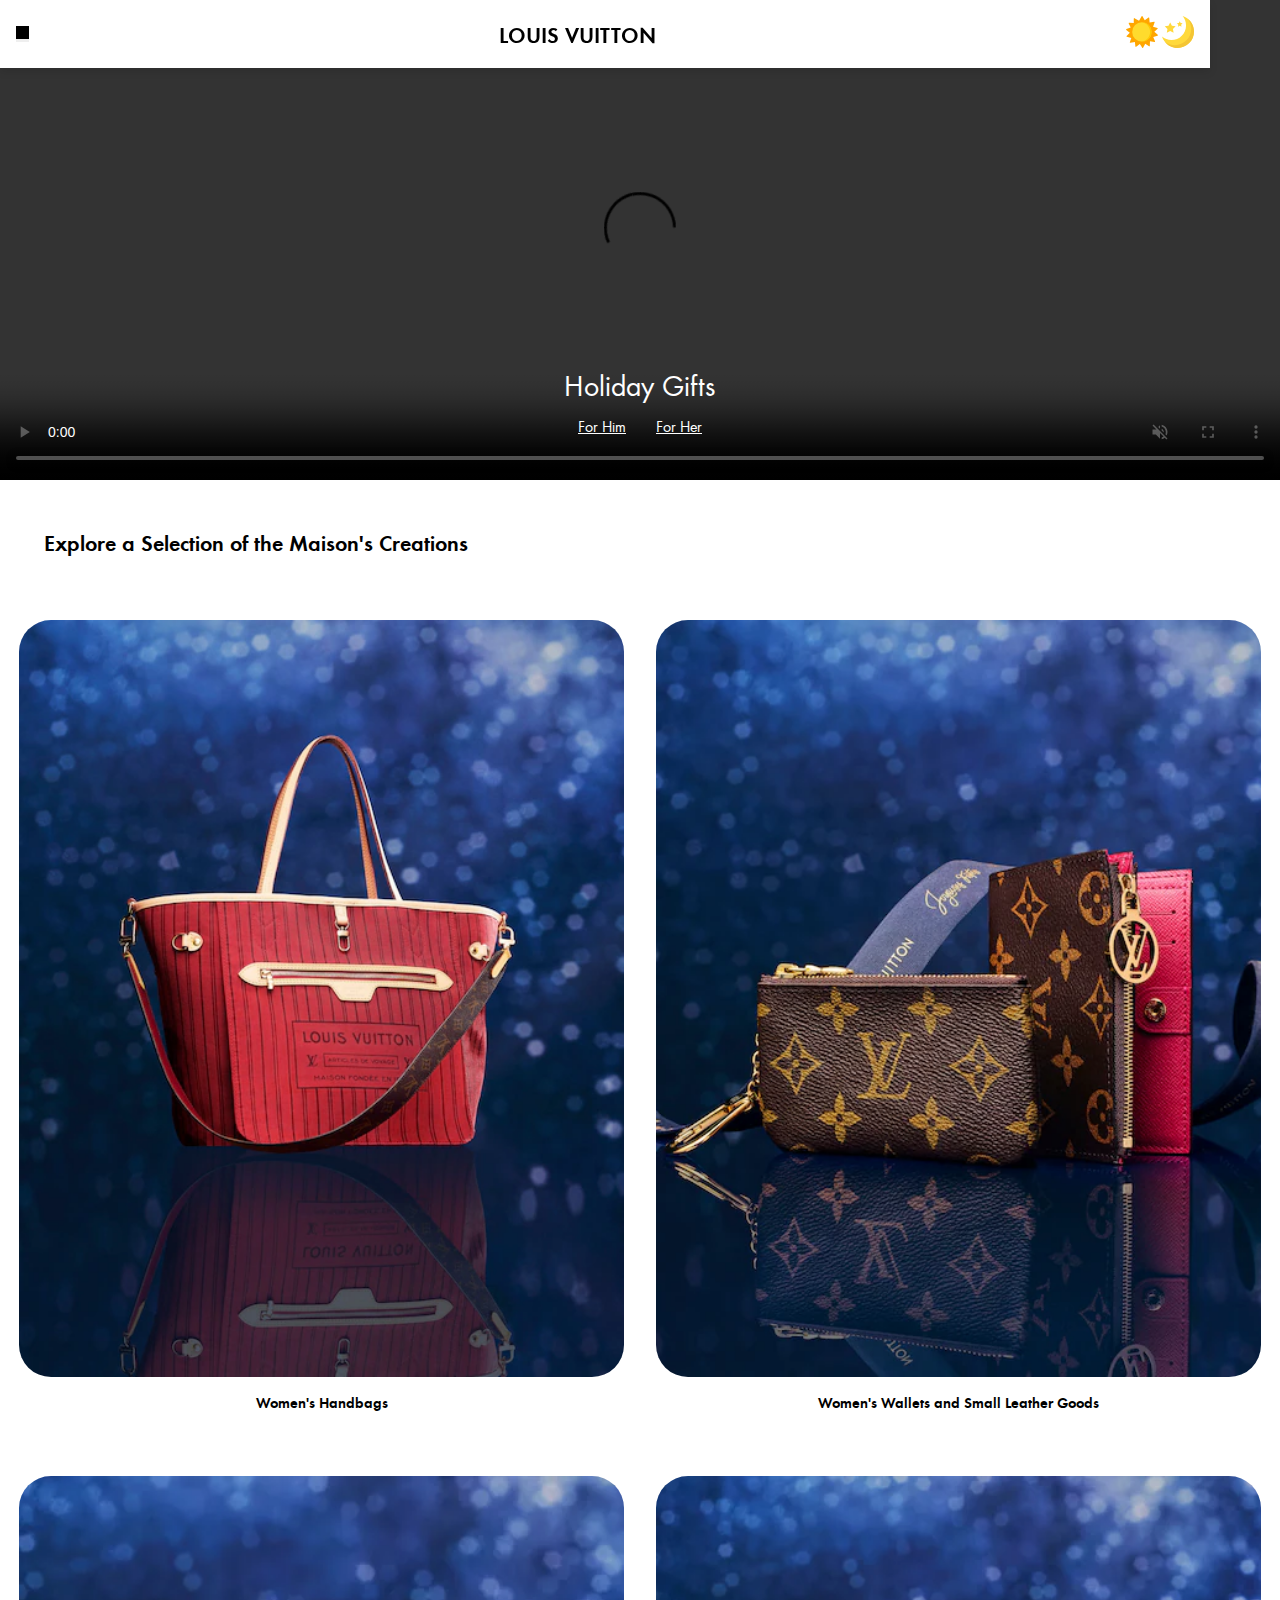
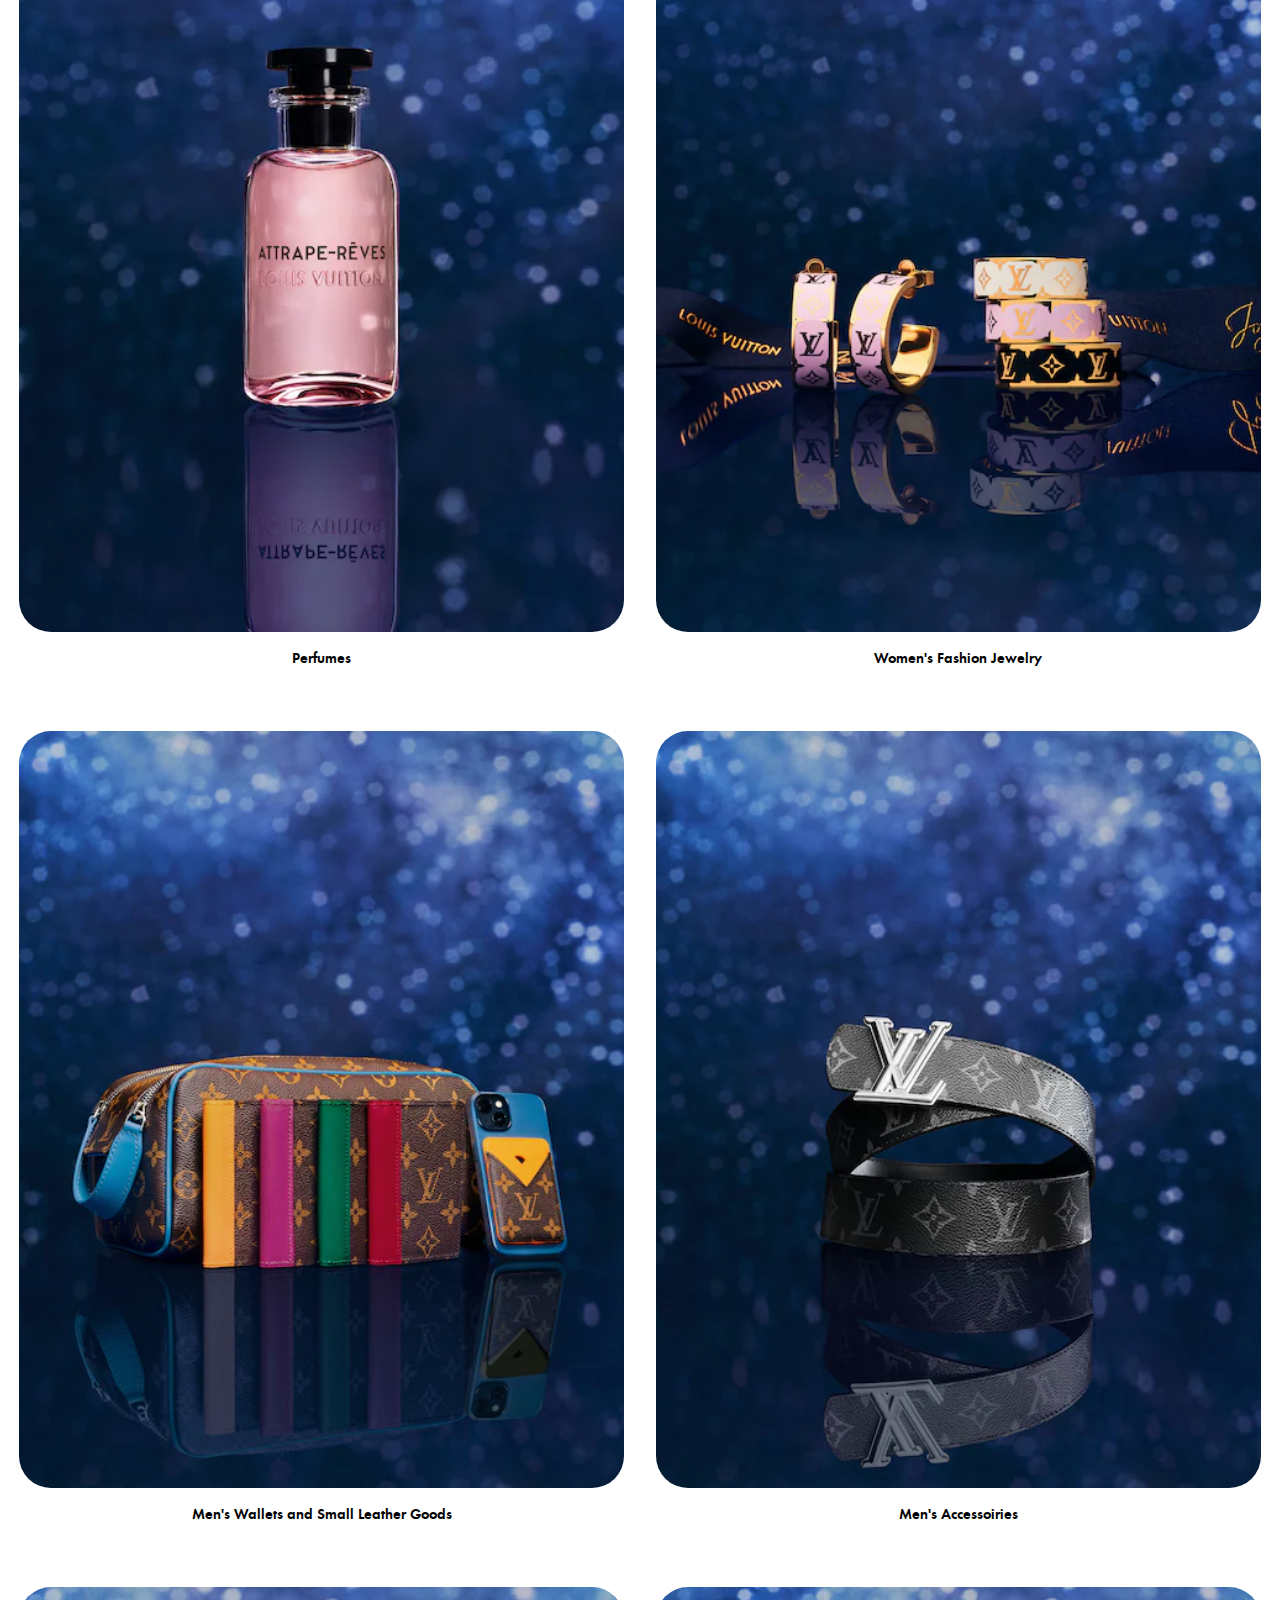
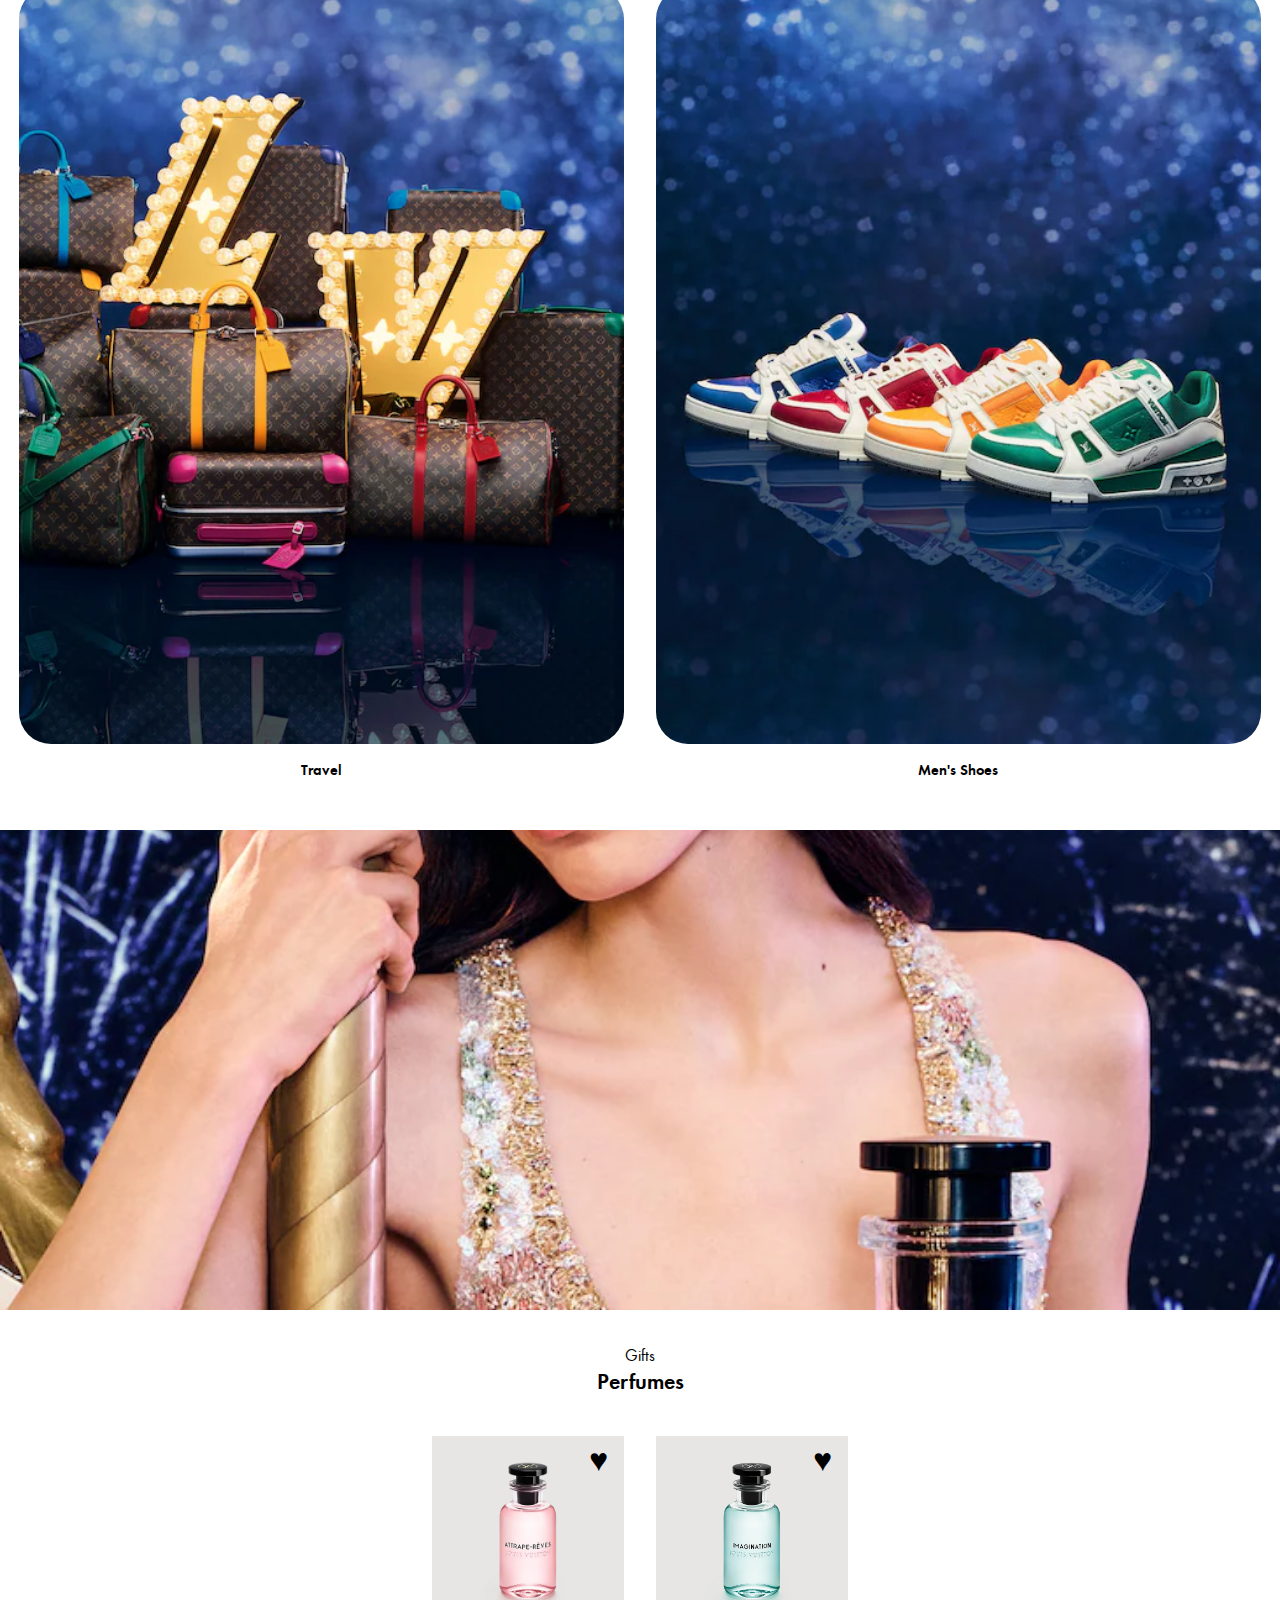
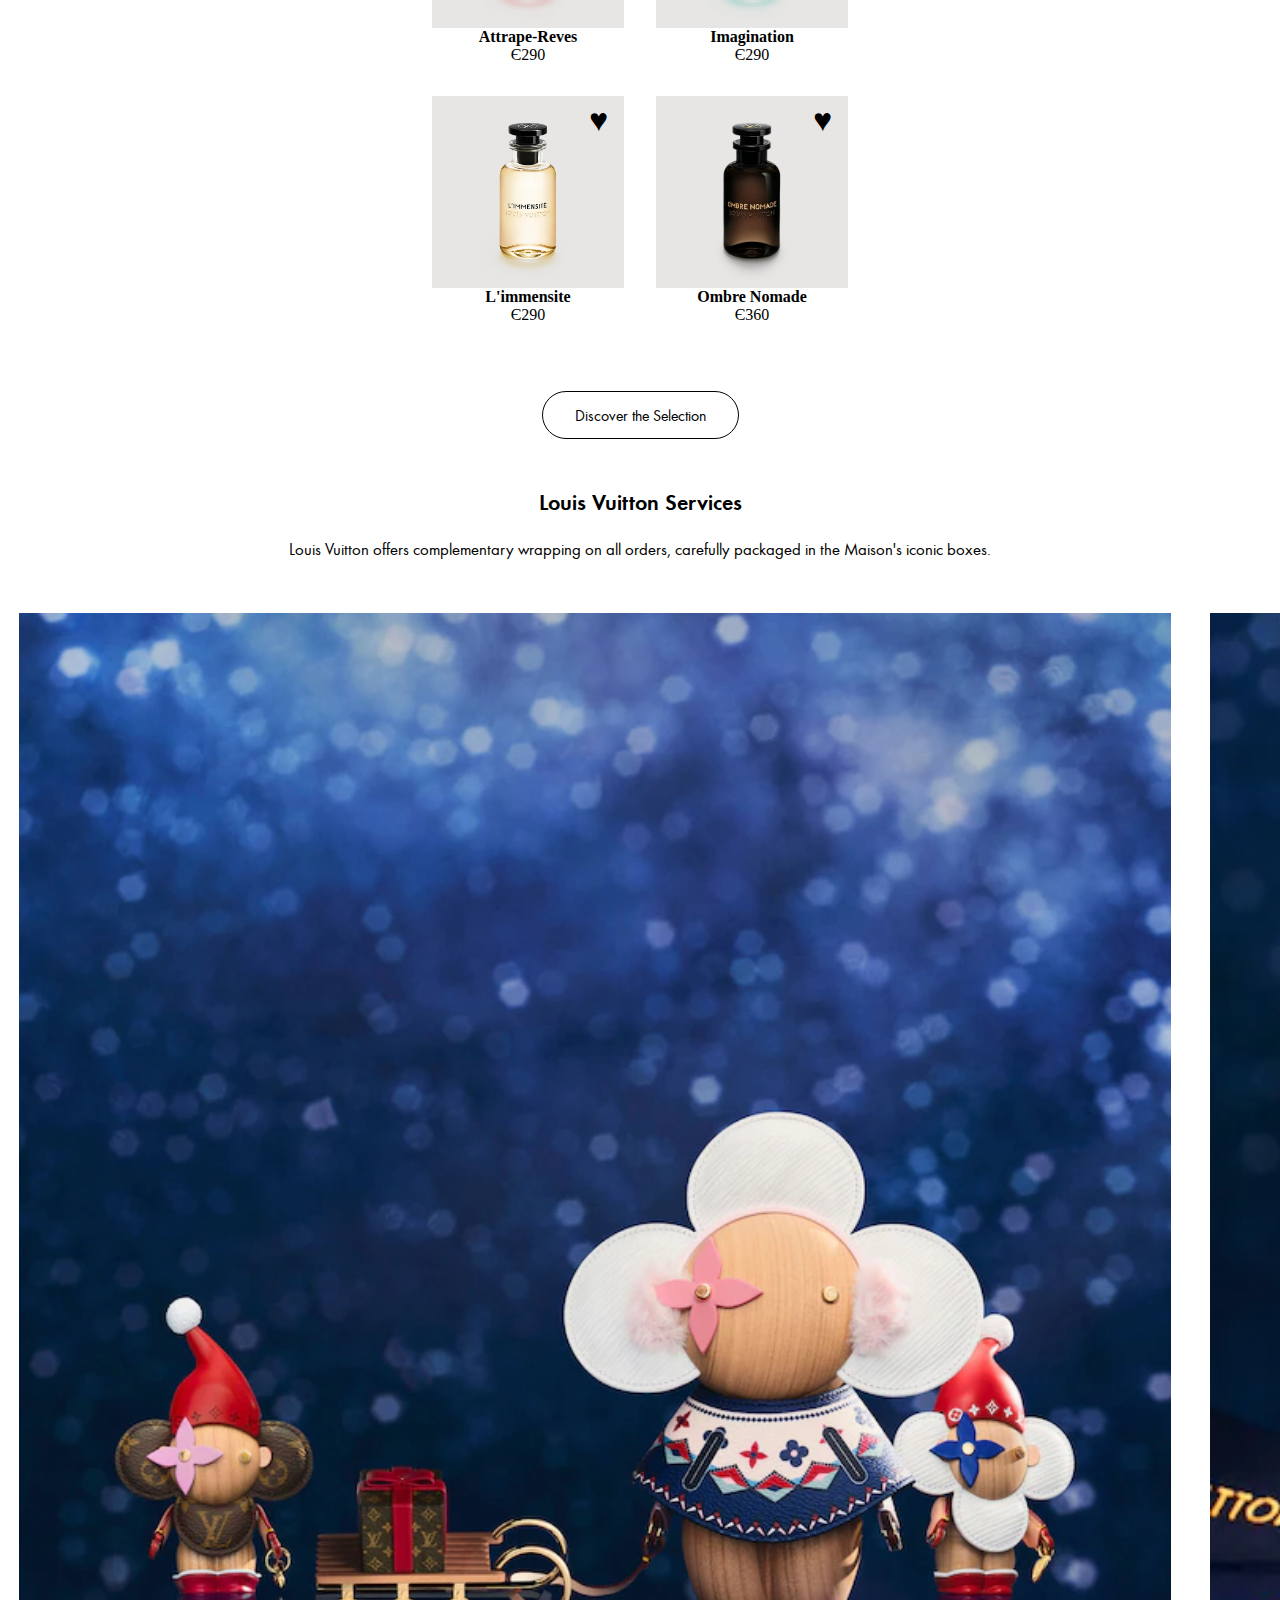
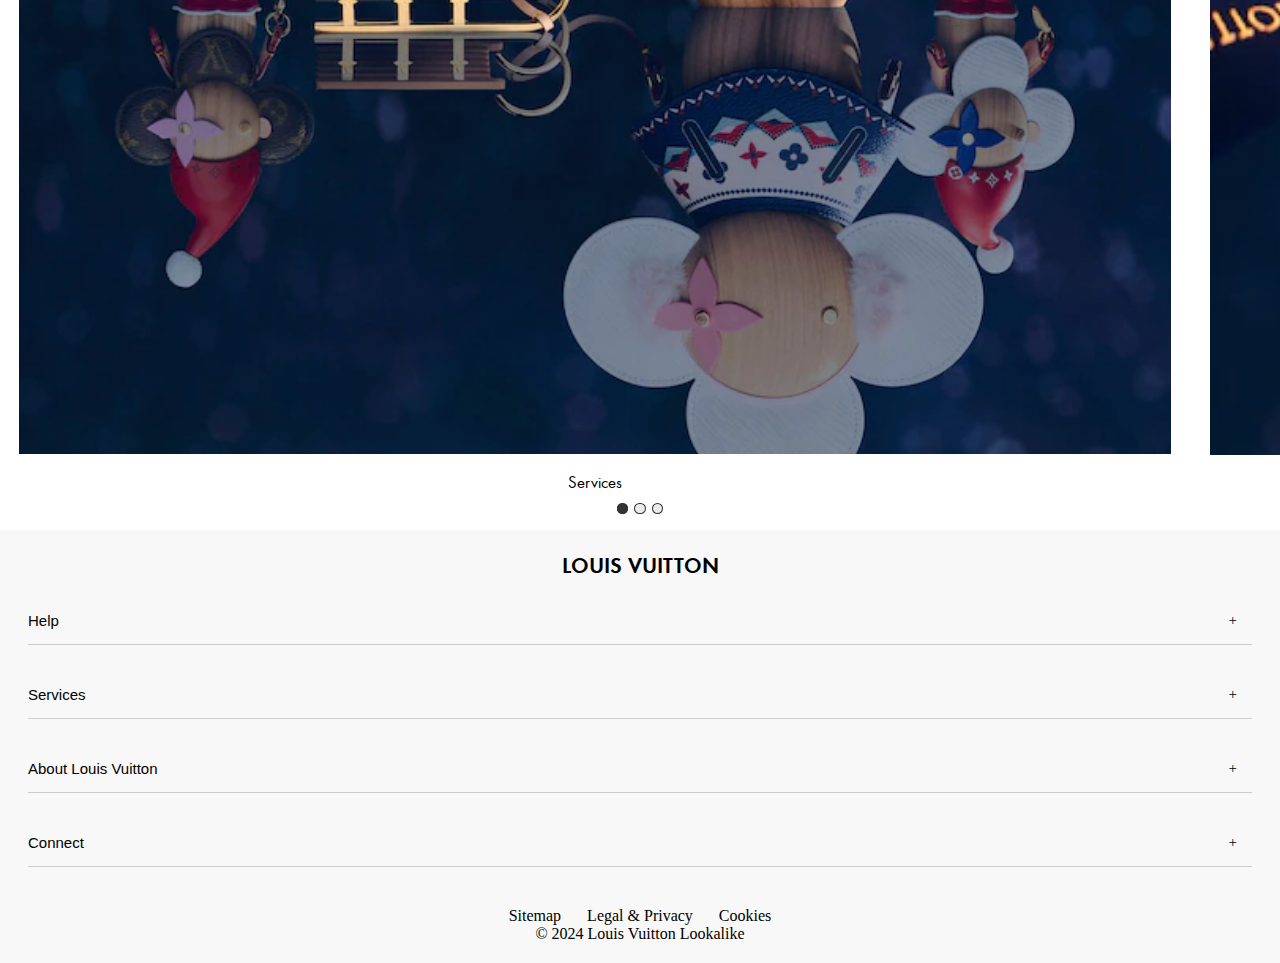
==== commit 21951947: "Readme aangepast 2" ====
--- a/index.html
+++ b/index.html
@@ -1,5 +1,5 @@
 <!DOCTYPE html>
-<html lang="nl">
+<html lang="en">
 <head>
     <meta charset="UTF-8">
     <meta name="viewport" content="width=device-width, initial-scale=1.0">
@@ -107,7 +107,7 @@
                 <h3>Travel</h3>
                 <img src="./images/Travel.webp" alt="Picture of Travel Items.">
             </li>
-            
+
             <li>
                 <h3>Men's Shoes</h3>
                 <img src="./images/Men-Shoes.webp" alt="Picture of Men's Shoes.">
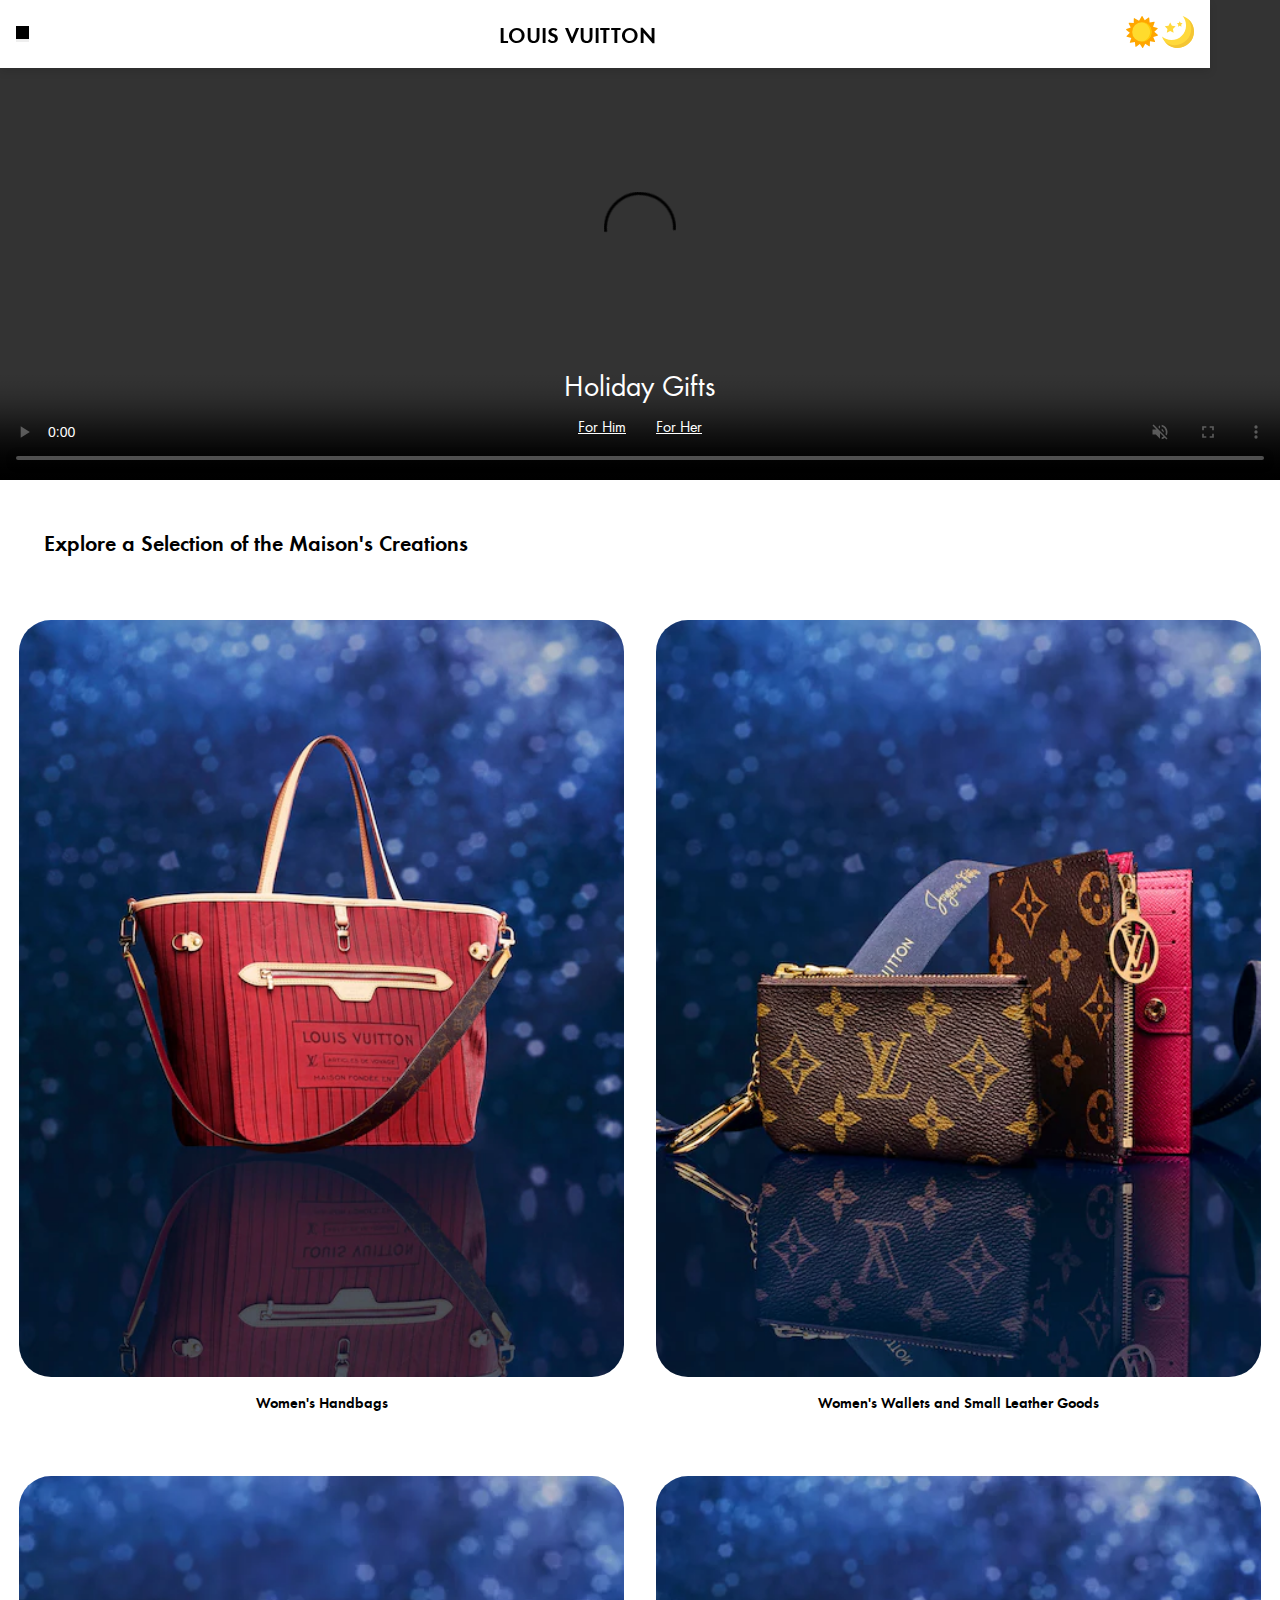
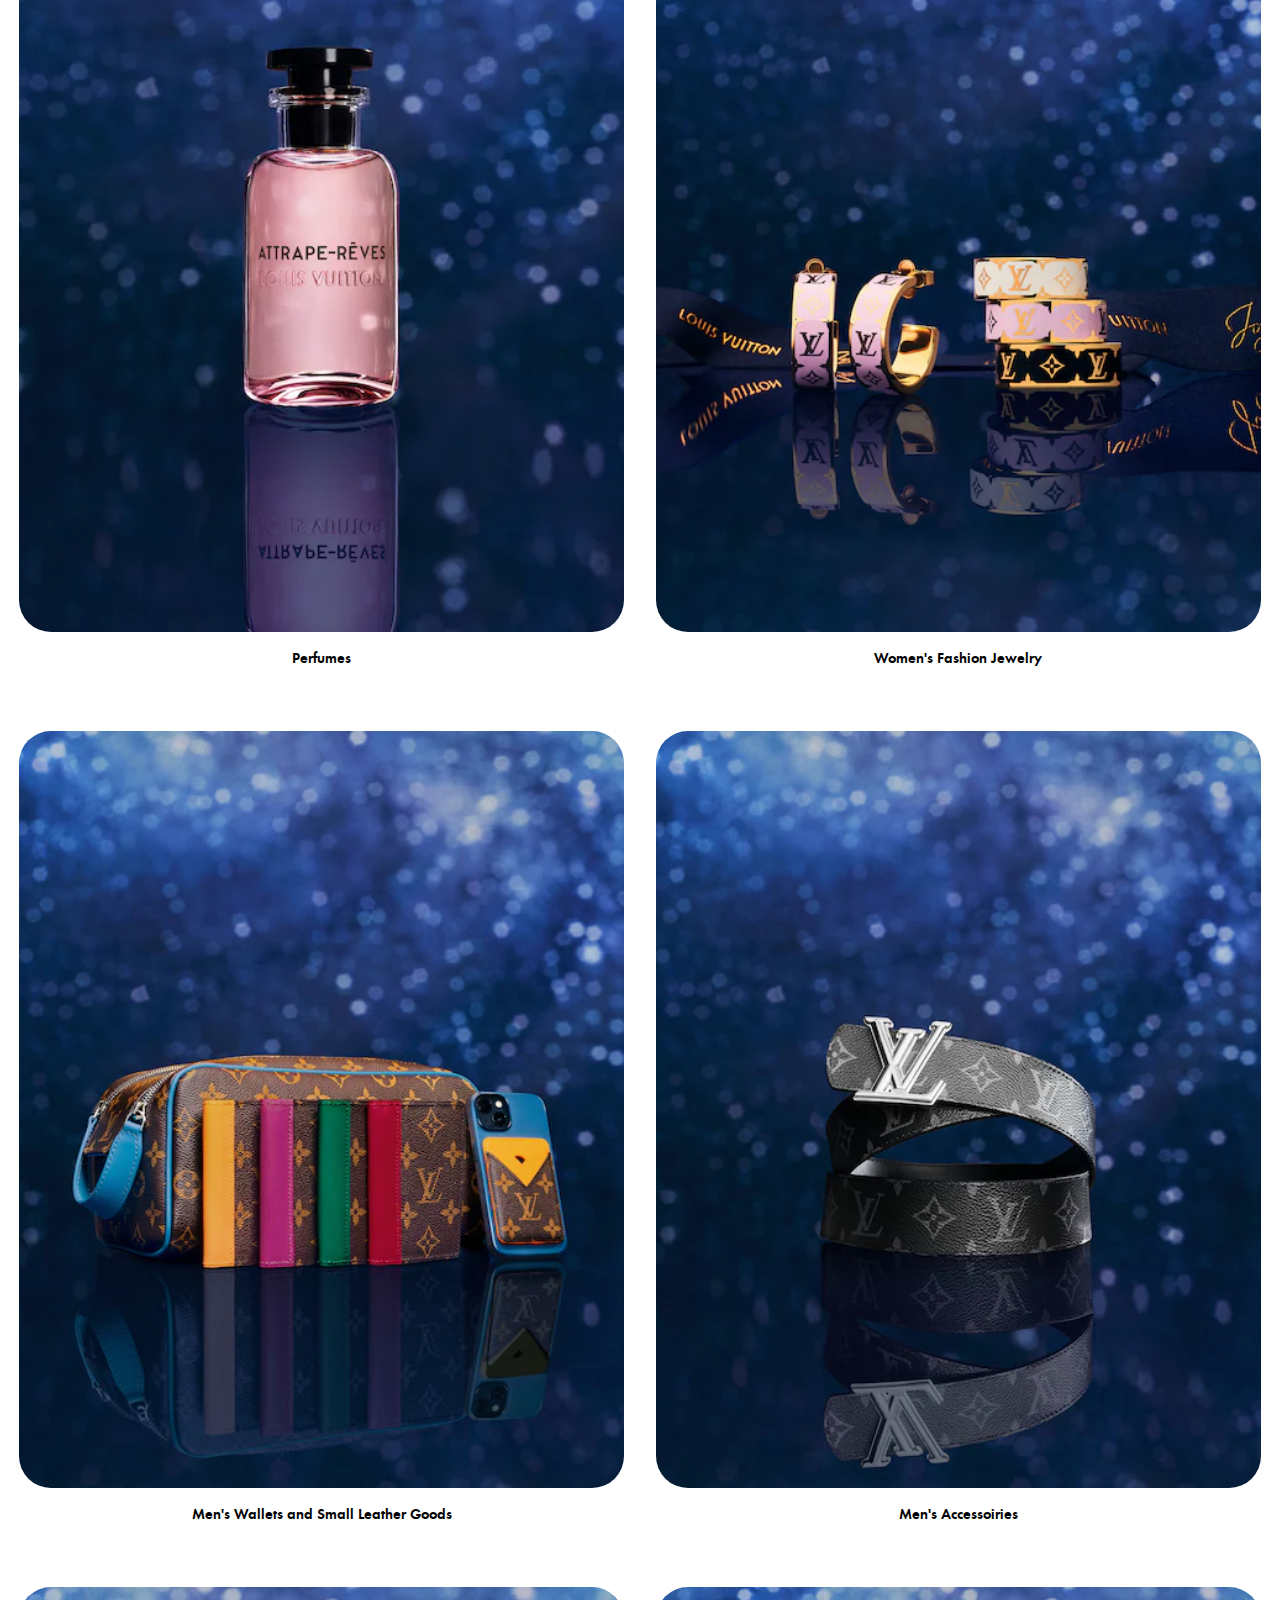
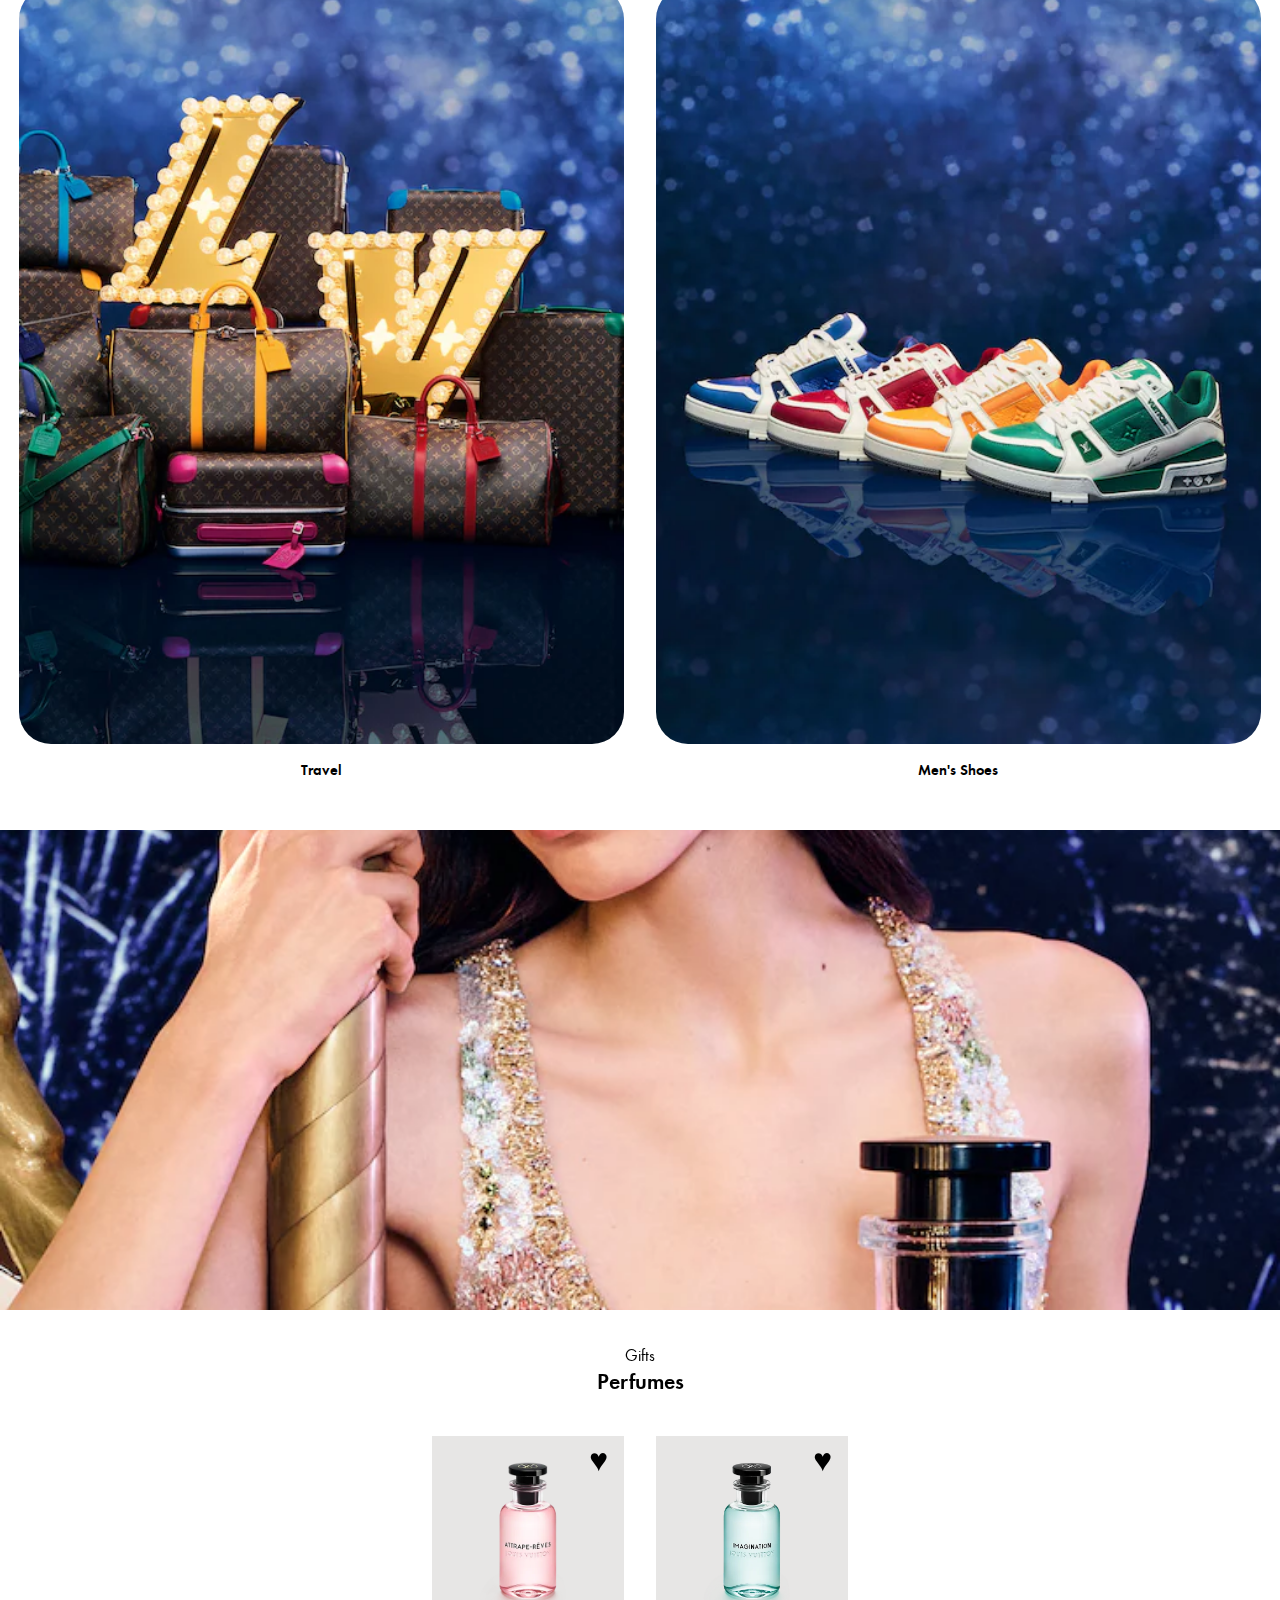
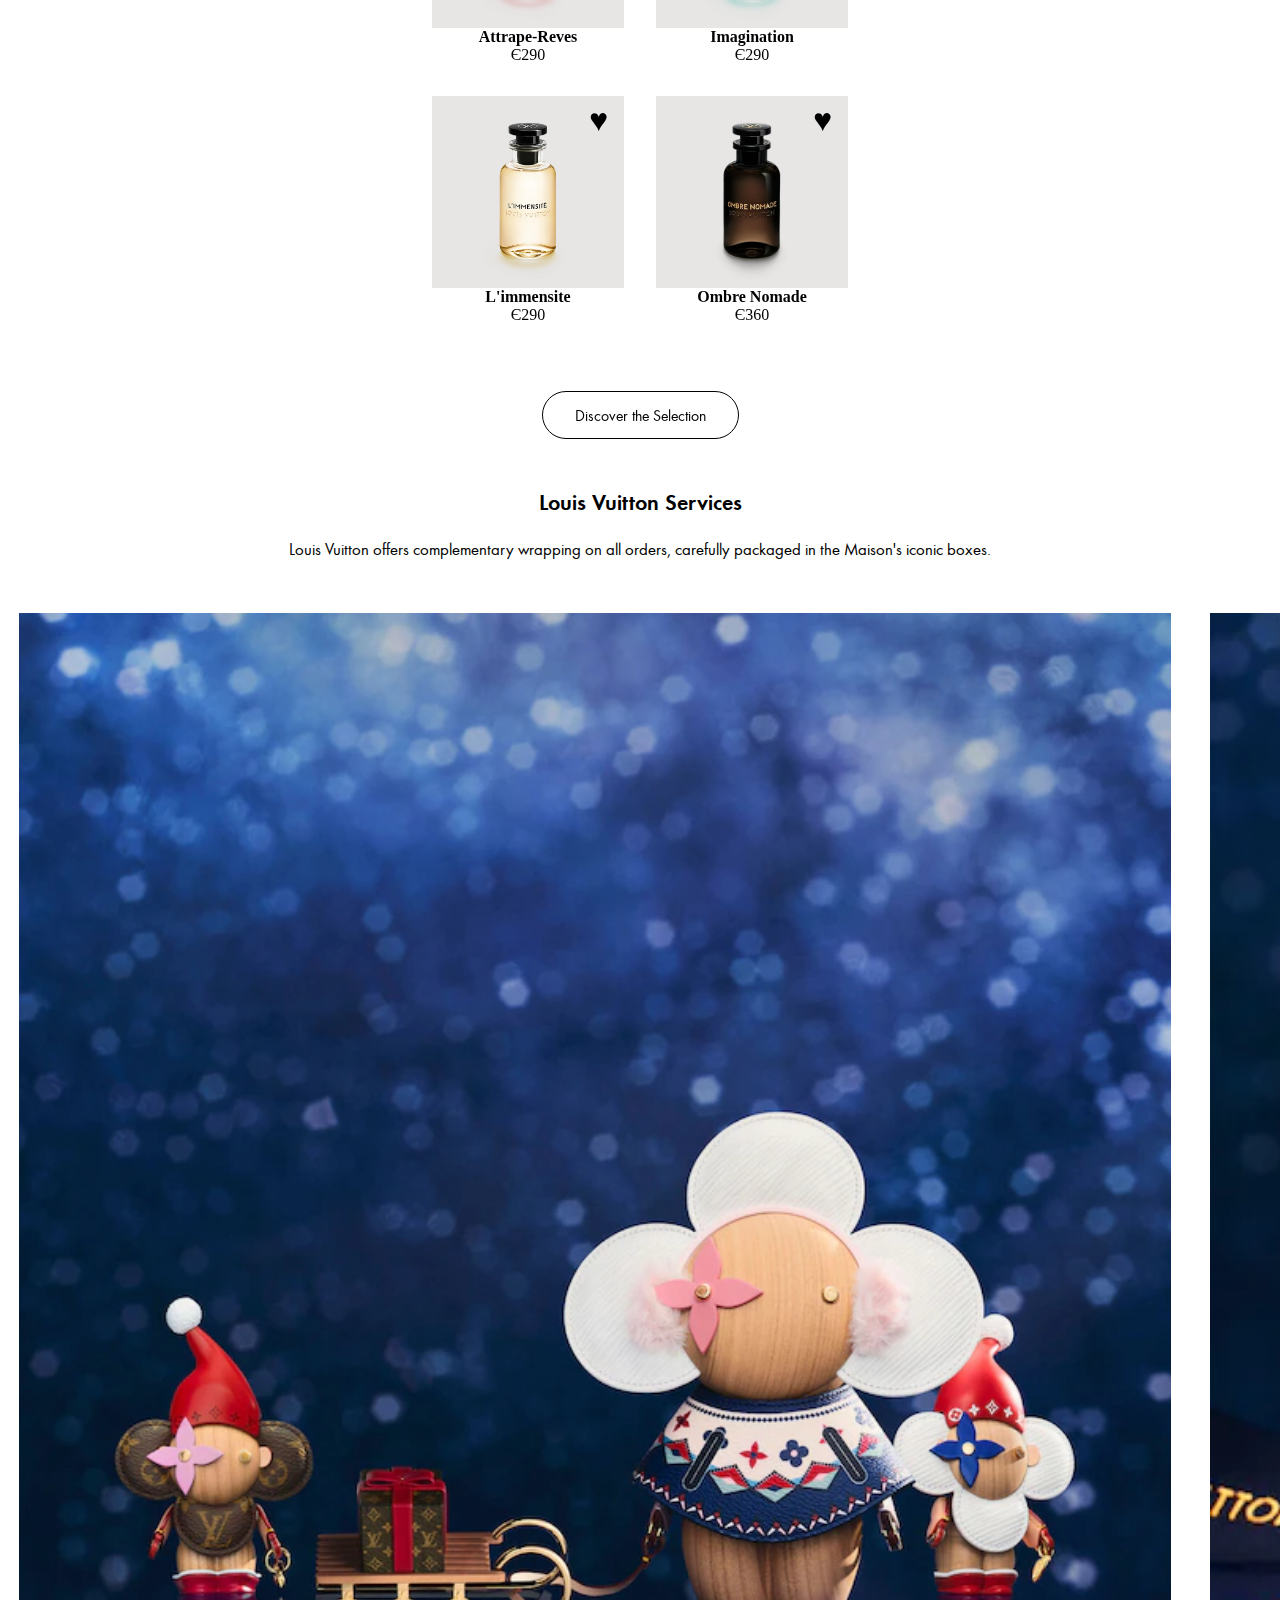
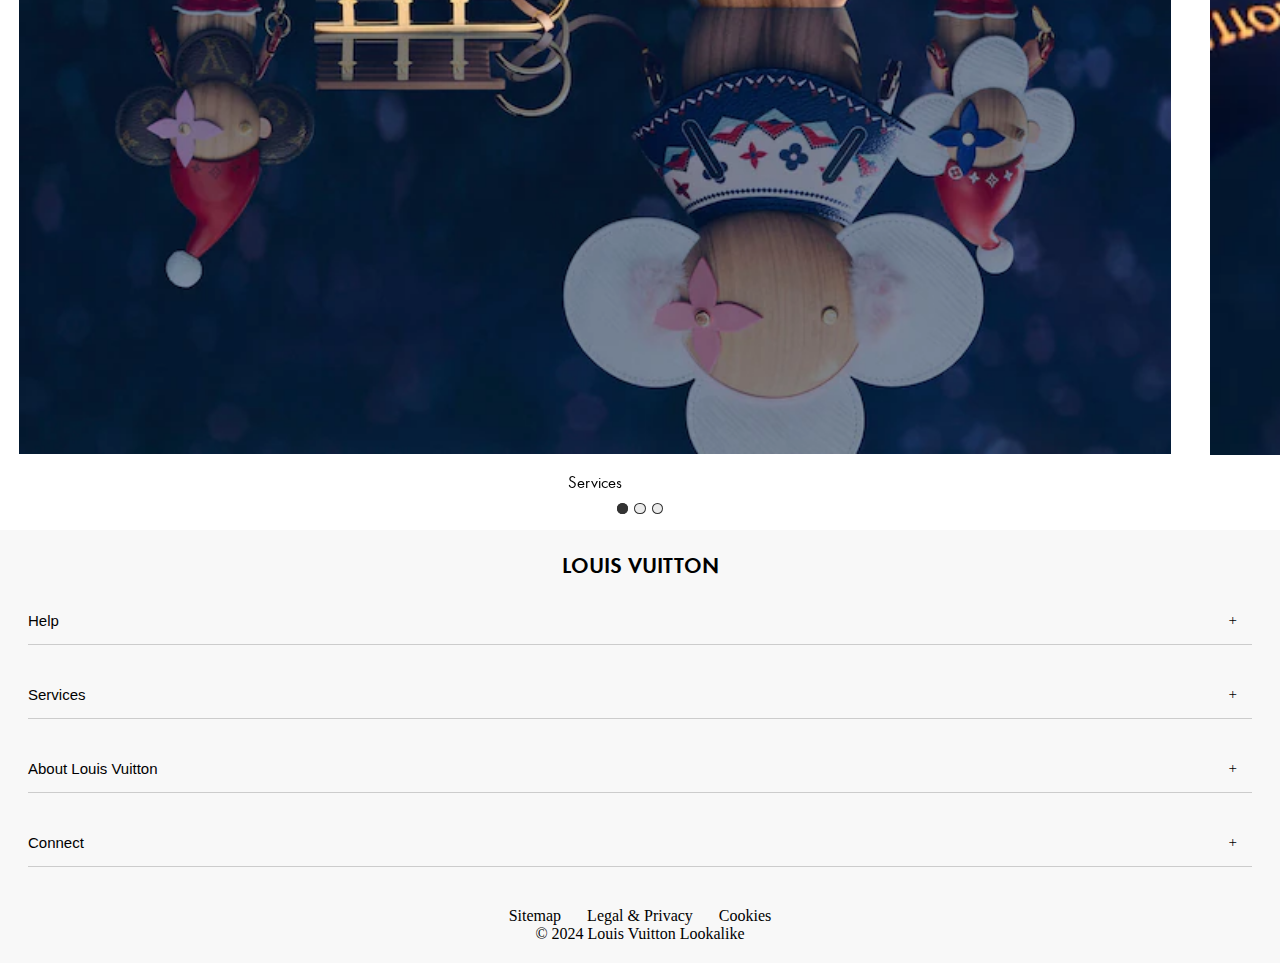
==== commit f1a53750: "scroll animatie deels af" ====
--- a/index.html
+++ b/index.html
@@ -16,7 +16,6 @@
         </a>
         <button aria-hidden="true"><img src="https://assets.codepen.io/274456/ui-icon-hamburger.svg" alt="" /></button>
   
-
         <nav>
 
             <button aria-hidden="true"><img src="https://assets.codepen.io/274456/ui-icon-cross.svg" alt="" /></button>
--- a/style.css
+++ b/style.css
@@ -122,6 +122,7 @@
   width: 100%;
   padding: 1em 0em 0em 1em;
   top: 0em;
+  overflow: scroll;
 
 }
 
@@ -235,14 +236,17 @@
     display: flex;
     flex-direction: column; /* Zorgt ervoor dat elementen onder elkaar staan */
     align-items: center; /* Centreert horizontaal */
-    background-color: var(--primary-color);
+    background-color: transparent;
 }
 
 .gifts img{
+    position: sticky;
     height: 30em;
     object-fit: cover;
     width: 100%;
     margin: 0;
+    top: 0;
+    left: 0;
     
 }
 
@@ -254,6 +258,7 @@
     text-align: center; 
     padding-top: 2em;
     color: var(--font-color);
+    z-index: 10;
 }
 
 .gifts h3{
@@ -263,6 +268,7 @@
     font-size: 22px;
     margin-bottom: 1em;
     color: var(--font-color);
+    z-index: 10;
 }
 
 .gifts ul{
@@ -279,6 +285,7 @@
   align-items: center;
   text-align: center;
   color: var(--font-color);
+  
 }
 
 .gifts ul li img{
@@ -297,6 +304,7 @@
     padding: .8125rem 2rem;
     border-radius: 2em; 
     margin: 3em 0em 3em 0em;
+    z-index: 10;
     
 }
 
@@ -321,6 +329,7 @@
   background: none;
   border: none;
   width: fit-content;
+  color: var(--font-color);
 }
 
 li.liked button.like {  
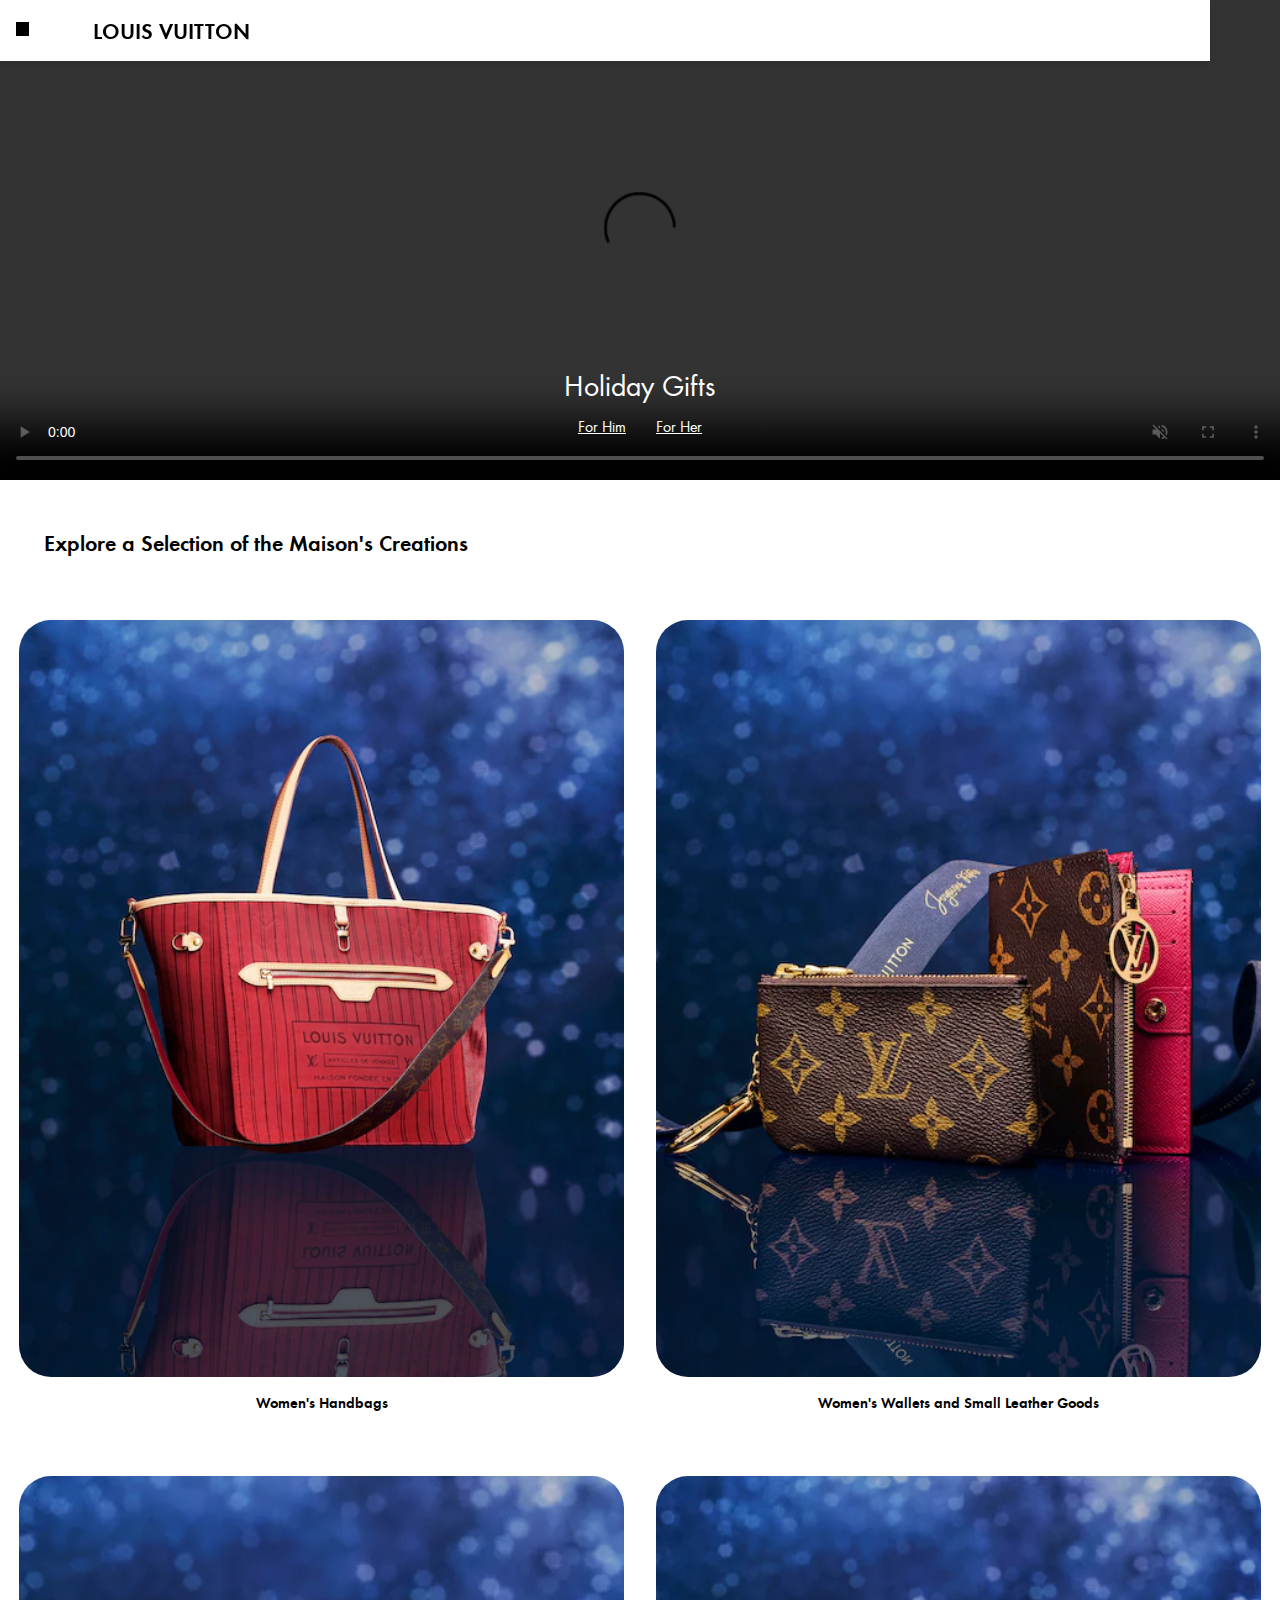
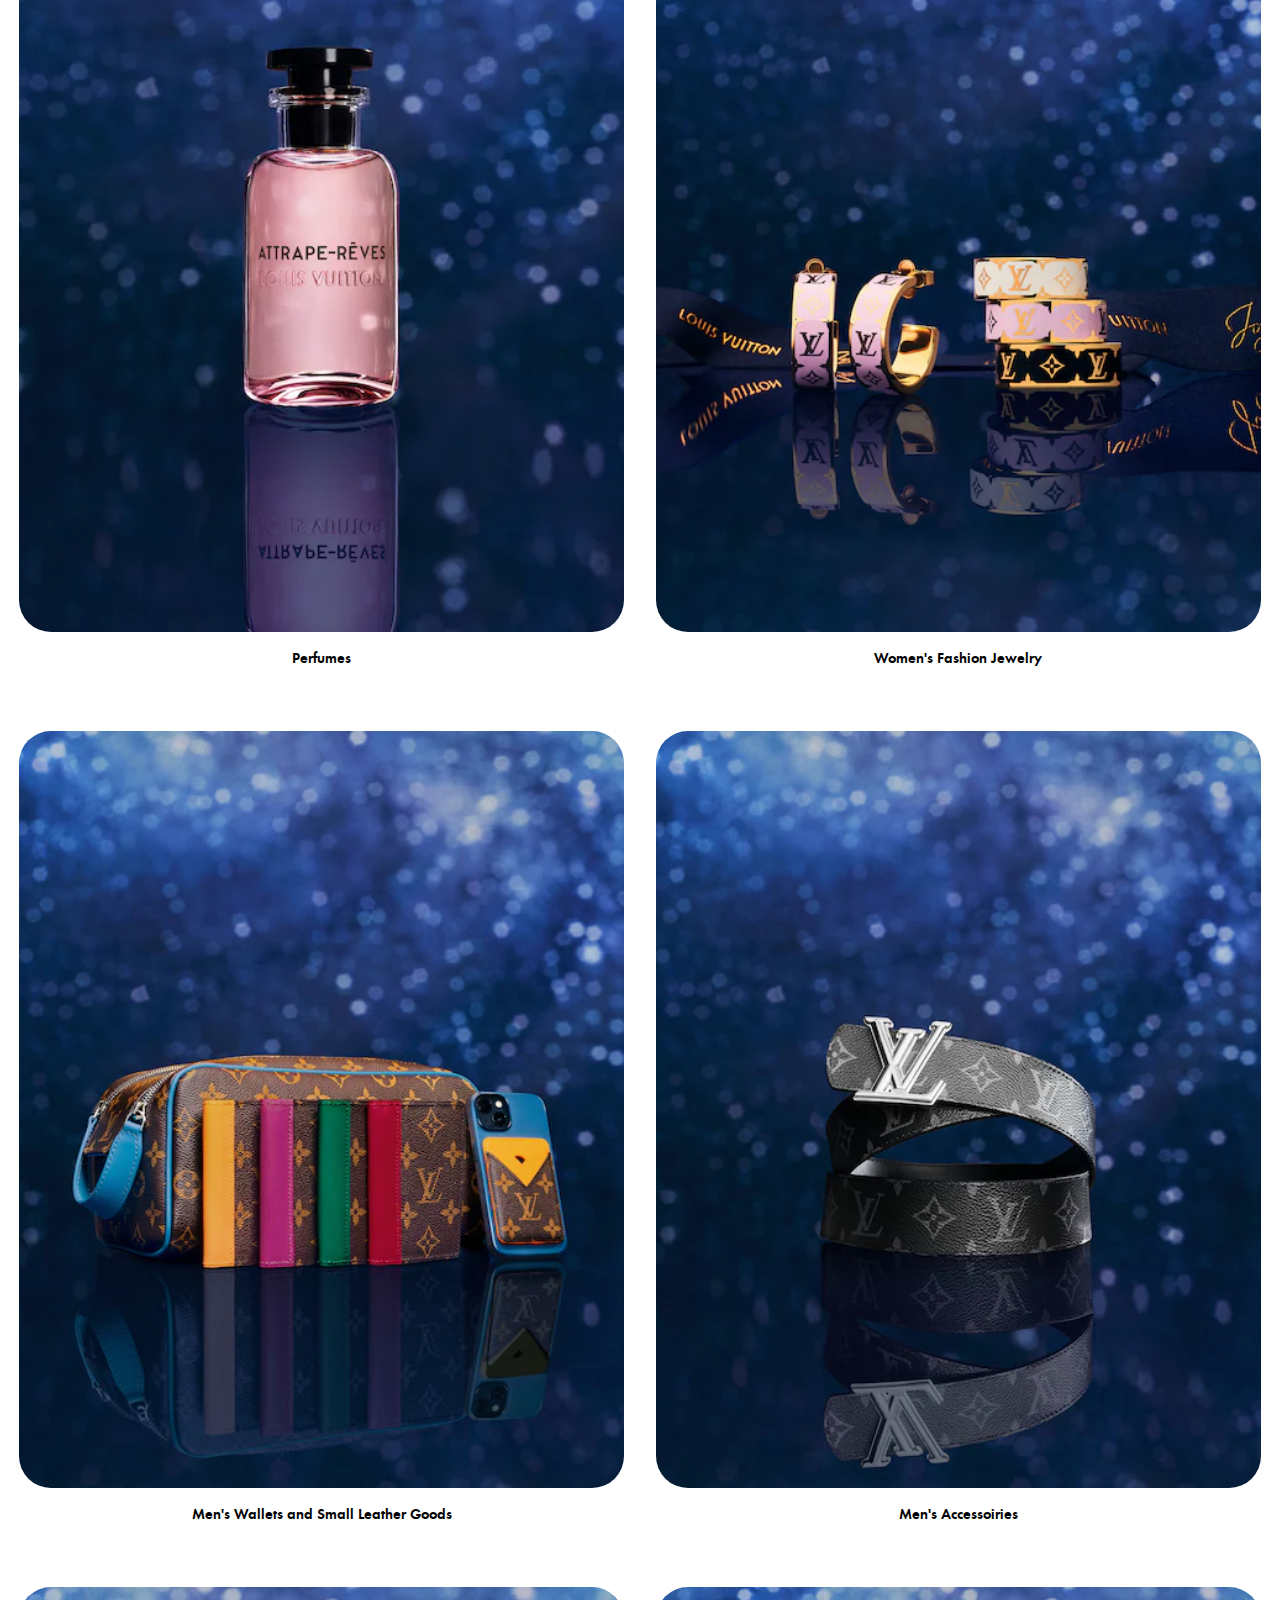
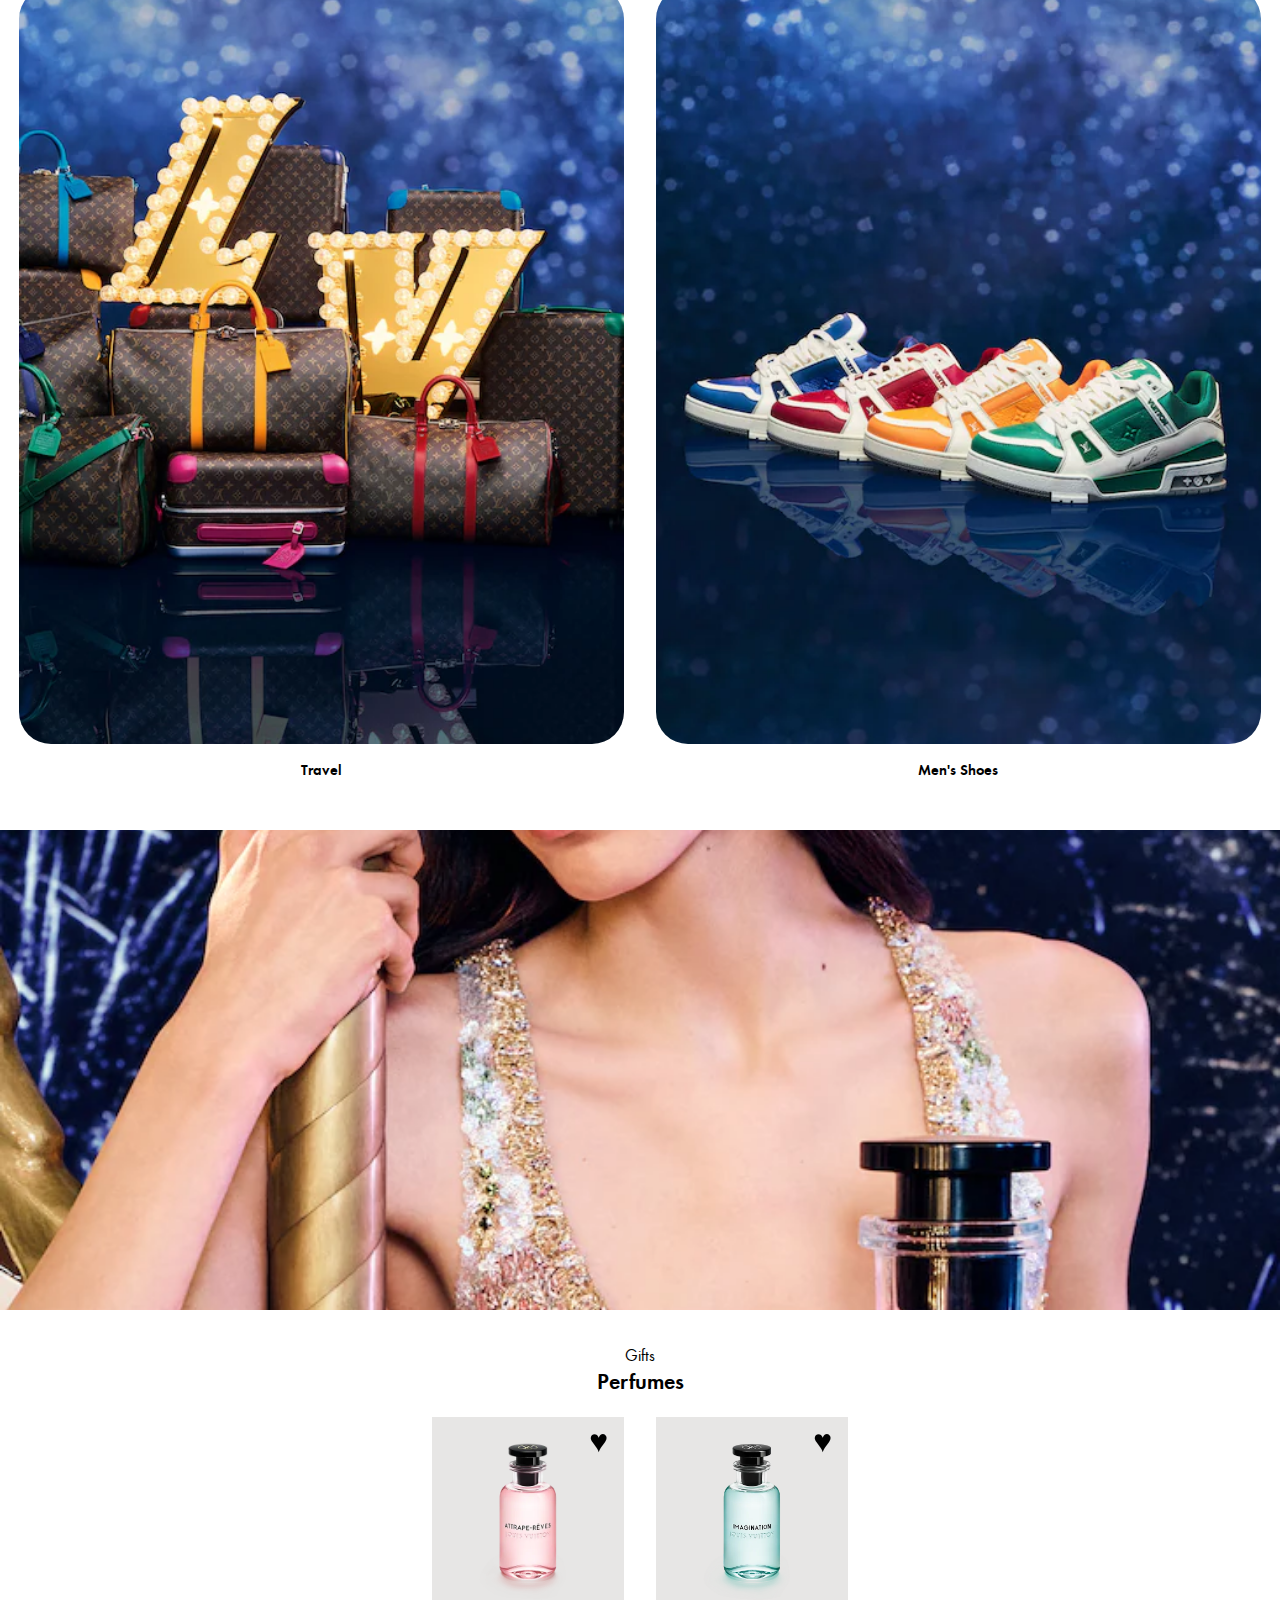
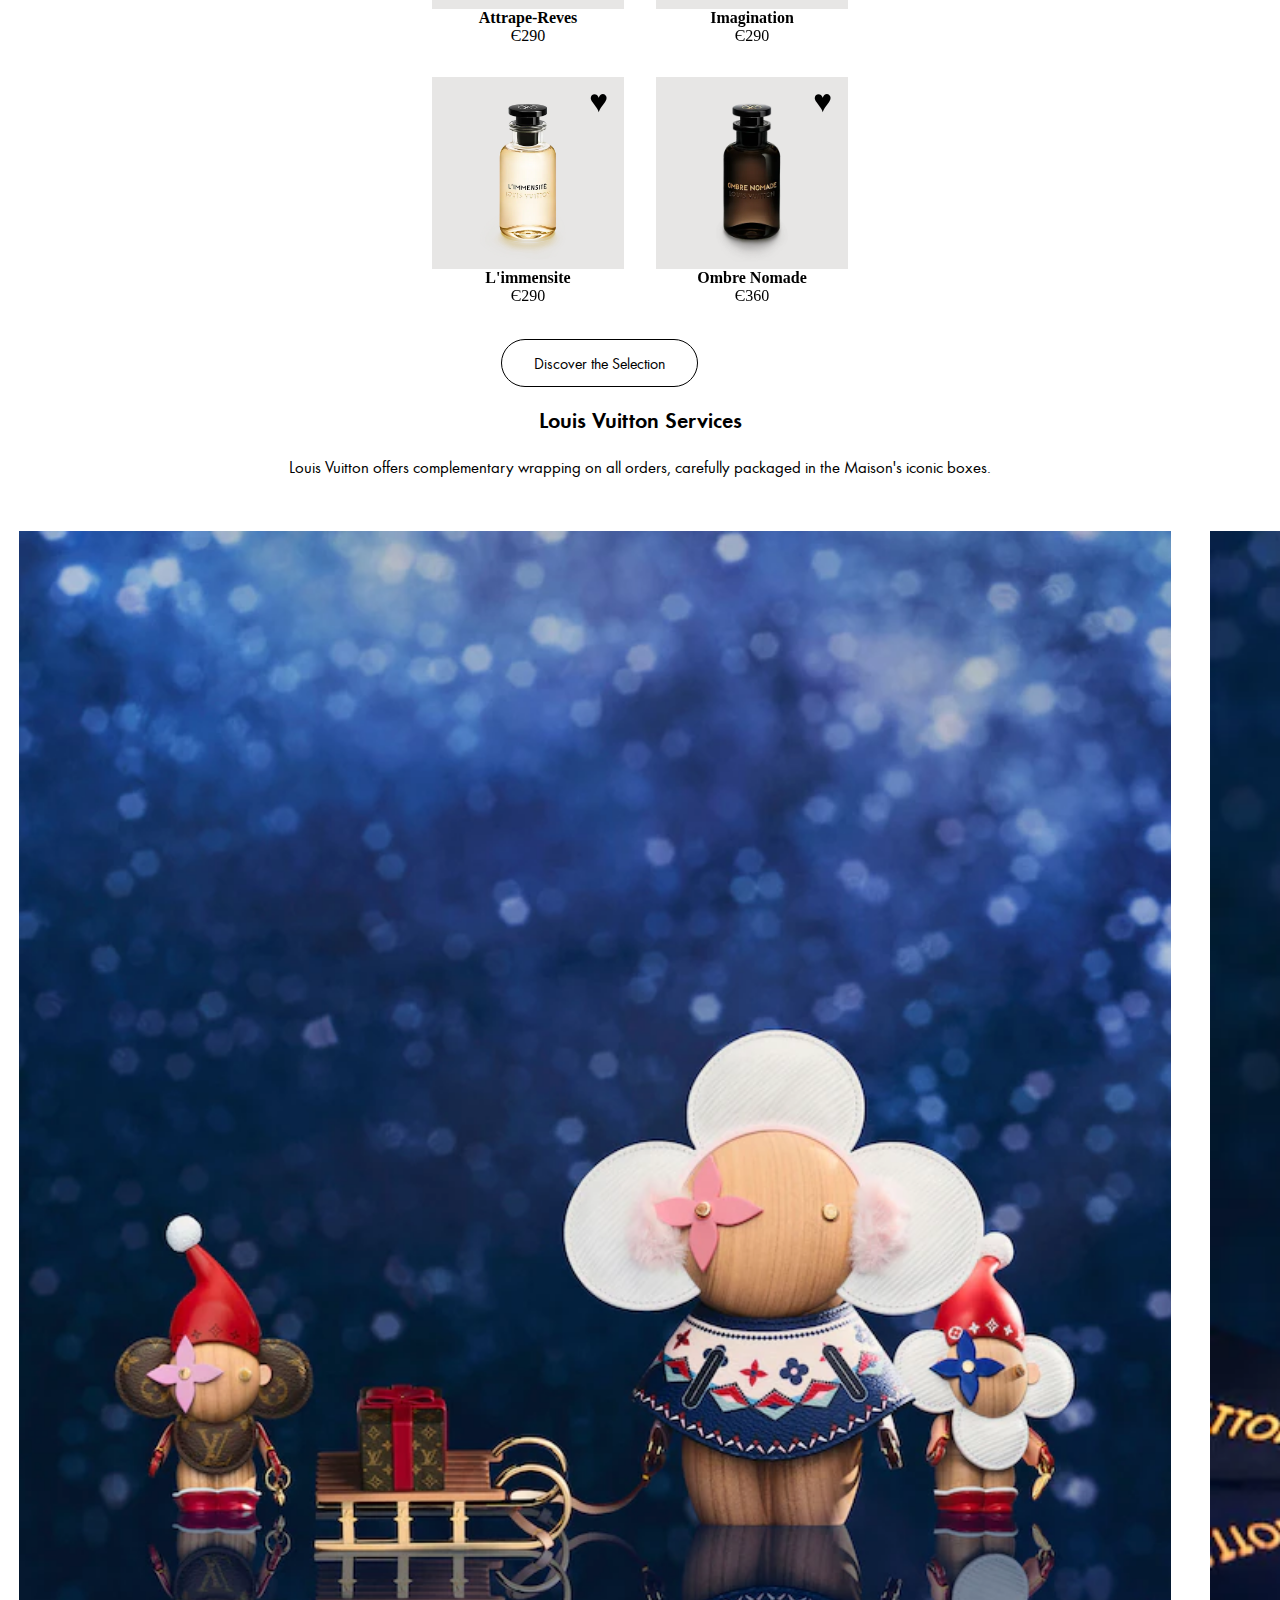
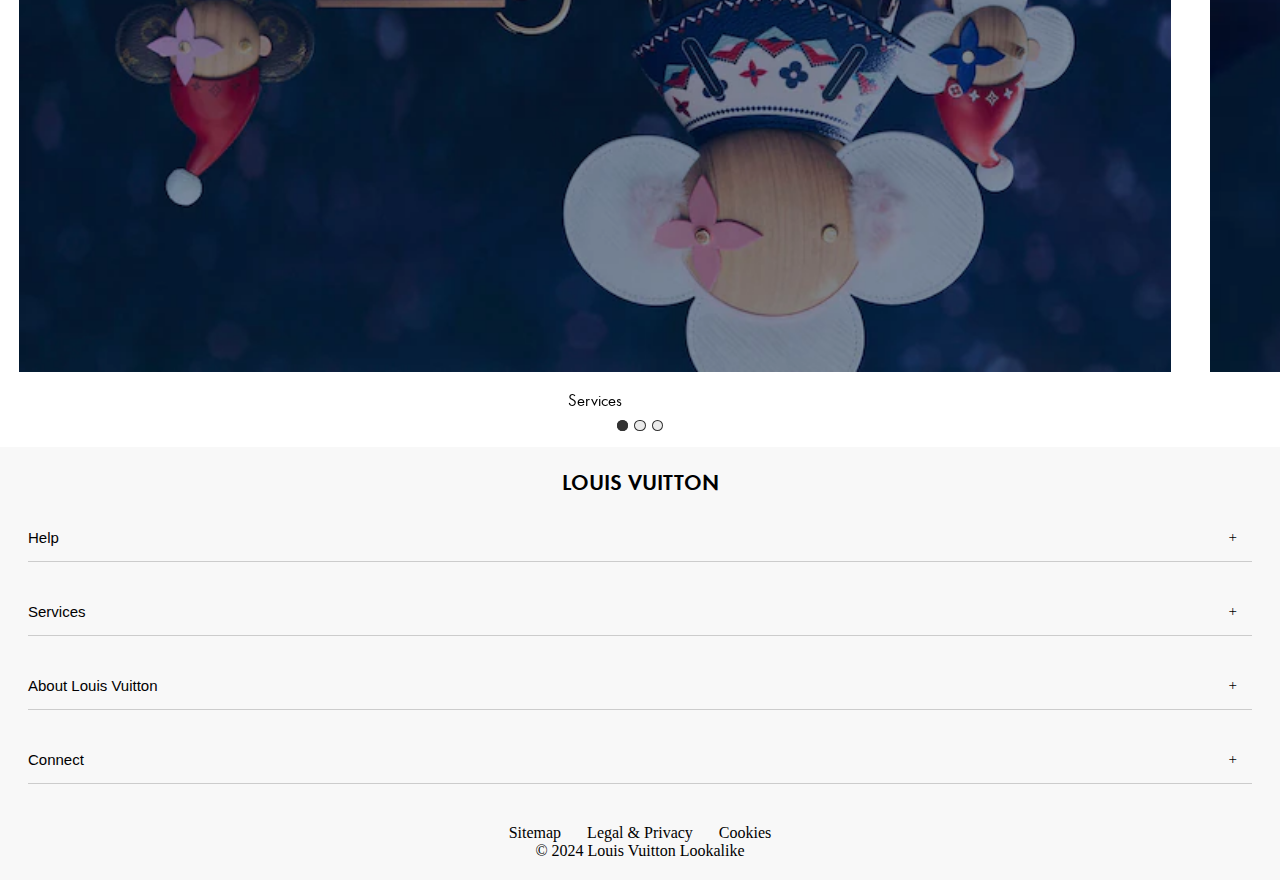
==== commit 0b352959: "Add files via upload" ====
--- a/index.html
+++ b/index.html
@@ -34,14 +34,29 @@
                 <li><button type="button">The Maison Louis Vuitton</button><p>></p></li>
             </ul>
 
-        </nav>
-
-        <div class="modeswitch">
-
-              <img class="sun" src="[data-uri]" />
-              <img class="moon hide" src="[data-uri]" />
-        
-        </div>    
+            <ul class="menulinks">
+                <li> <a href="#">Sustainability</a></li>
+                <li> <a href="#">MyLV</a></li>
+                <li> <a href="#">Locate a Store</a></li>
+                <li> <a href="#">Ship to: Netherlands</a></li>
+                <li> <a href="#">Wishlist</a></li>
+                <li> <a href="#">Can we help you?</a></li>
+                <li> <a href="#">+31 207 219 441</a></li>     
+            </ul>
+
+            
+            <div class="modeswitch">
+
+                <img class="sun" src="./images/zon.jpg" alt="schakel dark mode in"/>
+                <img class="moon hide" src="./images/maan.png" alt="schakel dark mode uit"/>
+
+                <img class="toggleonreducemotion" src="./images/ONreducemotionicon.png" alt="schakel reduce motion mode in">
+                <img class="toggleoffreducemotion" src="./images/OFFreducemotionicon.png" alt="schakel reduce motion mode uit">
+        
+            </div> 
+
+
+        </nav>   
 
     </header>
 
@@ -64,7 +79,7 @@
             <a href="#">For Her</a>
 
         </div>
-        
+
     </section>
 
     <!-- ExploreSectie -->
@@ -119,7 +134,8 @@
     <section class="gifts">
        
         <img src="./images/Gifts-Foto.webp" alt="Foto van het sectie Gifts.">
-
+         
+        <div>
         <h2>Gifts</h2>
         <h3>Perfumes</h3>
 
@@ -165,6 +181,7 @@
         </ul>
 
         <a href="#">Discover the Selection</a>
+        </div>
 
     </section>
 
--- a/style.css
+++ b/style.css
@@ -1,20 +1,20 @@
 /* FONTS IMPLEMENTEREN */
 @font-face {
-    font-family: LouisVuitton;
-    font-weight: normal;
-    src: url("./fonts/LouisVuitton-Regular.woff2");
+  font-family: LouisVuitton;
+  font-weight: normal;
+  src: url("./fonts/LouisVuitton-Regular.woff2");
 }
 
 @font-face {
-    font-family: LouisVuitton;
-    font-weight: bold;
-    src: url("./fonts/LouisVuitton-Demi.woff2");
+  font-family: LouisVuitton;
+  font-weight: bold;
+  src: url("./fonts/LouisVuitton-Demi.woff2");
 }
 
 @font-face {
-    font-family: LouisVuittonOblique;
-    font-weight: normal;
-    src: url("./fonts/LouisVuitton-Oblique.woff2");
+  font-family: LouisVuittonOblique;
+  font-weight: normal;
+  src: url("./fonts/LouisVuitton-Oblique.woff2");
 }
 
 :root{
@@ -34,8 +34,8 @@
 }
 
 * {
-    margin: 0;
-    padding: 0;
+  margin: 0;
+  padding: 0;
 }
 
 header {
@@ -46,27 +46,10 @@
   padding: 1em;
   box-shadow: 0 4px 8px rgba(0, 0, 0, 0.1);
   display: flex;
-  justify-content: space-between;
+  gap: 4em;
   align-items: center;
   z-index: 999;
 }
-
-header > button {
-  order:-1;
-  border: none;
-}
-
-.modeswitch img{
-  width: 2em;
-  height: 2em;
-}
-
-
-
-/************/
-/* HET MENU */
-/************/
-
 header nav {
   /* JOUW CODE HIER - stap 1 */
   position: fixed;
@@ -74,11 +57,8 @@
   right:0;
   top:3.5em;
   bottom:0;
-  
-  /* JOUW CODE HIER - stap 2 */
-  translate: 0% -150%;
-  
-  /* JOUW CODE HIER - stap 4 */
+  background-color: var(--primary-color);
+  translate: 0% -200%;
   transition:translate .3s;
 }
 
@@ -86,15 +66,58 @@
   padding: 0.5em;
   background-color: black;
 }
-
-header button{
+header > button {
+  order:-1;
   border: none;
-}
-
+  background-color: var(--primary-color);
+}
+
+header a{
+  text-decoration: none;
+  color: var(--font-color);
+}
+
+main{
+  background-color: var(--primary-color);
+}
+
+h1{
+  font-family: LouisVuitton;
+  font-weight: bold;
+  font-size: 22px;
+}
+
+/************/
+/* HET MENU */
+/************/
+.modeswitch{
+  display: flex;
+  flex-direction: row;
+  justify-content: space-between;
+  margin-right: 2em;
+}
+
+.modeswitch img{
+  width: 3em;
+  height: 3em;
+  margin: 2em 0em 2em 0em;
+}
 
 .menubuttonlist li{
   display: flex;
-  justify-content: space-between;
+}
+
+.menubuttonlist li:last-of-type{
+  margin-bottom: 2em;
+  border-bottom: 1px solid black; /* Lijn tussen items */
+}
+
+.menulinks li{
+  margin: 1em;
+  font-family: LouisVuitton;
+  font-weight: normal;
+  font-size: 17px;
+  text-decoration: none;
 }
 
 .menubuttonlist button{
@@ -115,7 +138,6 @@
 
 /* als menu open is */
 nav.toonMenu {
-  /* JOUW CODE HIER - stap 4 */
   translate: 0% 0%;
   background-color: var(--primary-color);
   color: var(--font-color);
@@ -123,63 +145,51 @@
   padding: 1em 0em 0em 1em;
   top: 0em;
   overflow: scroll;
-
-}
-
-header a{
-  text-decoration: none;
-  color: var(--font-color);
-}
-
-h1{
-    font-family: LouisVuitton;
-    font-weight: bold;
-    font-size: 22px;
 }
 
 /* HERO GEDEELTE */
 .hero {
-    position: relative;;
-    background-color: var(--primary-color);
-}
-
-.hero video{
-    height: 30em;
-    object-fit: cover;
-    width: 100%;
+  position: relative;
+  background-color: white;
+}
+
+.hero video, .beschrijving video{
+  height: 30em;
+  object-fit: cover;
+  width: 100%;
 }
 
 .hero h2{
-    position: absolute;
-    display: flex;
-    justify-content: center;
-    text-align: center;
-    bottom: 5rem;
-    left: 4rem;
-    right: 4rem;
-    font-family: LouisVuitton;
-    font-weight: normal;
-    font-size: 30px;
-    color: white;
+  position: absolute;
+  display: flex;
+  justify-content: center;
+  text-align: center;
+  bottom: 5rem;
+  left: 4rem;
+  right: 4rem;
+  font-family: LouisVuitton;
+  font-weight: normal;
+  font-size: 30px;
+  color: white;
 }
 
 .hero div{
-    position: absolute;
-    display: flex;
-    justify-content: center;   
-    bottom: 3rem;
-    left: 4rem;
-    right: 4rem;
+  position: absolute;
+  display: flex;
+  justify-content: center;   
+  bottom: 3rem;
+  left: 4rem;
+  right: 4rem;
 }
 
 .hero a{
-    padding-top: 30px;
-    padding-left: 15px;
-    padding-right: 15px;
-    font-family: LouisVuitton;
-    font-weight: normal;
-    text-decoration: underline;
-    color: white;
+  padding-top: 30px;
+  padding-left: 15px;
+  padding-right: 15px;
+  font-family: LouisVuitton;
+  font-weight: normal;
+  text-decoration: underline;
+  color: white;
 }
 
 /* EXPLORE GEDEELTE */
@@ -188,127 +198,126 @@
 }
 
 .explore ul{
-    display: grid;
-    grid-template-columns: 1fr 1fr;
-    gap: 2rem;
-    padding: 1.2em;
-
+  display: grid;
+  grid-template-columns: 1fr 1fr;
+  gap: 2rem;
+  padding: 1.2em;
 }
 
 .explore li{
-    display: flex;
-    flex-direction: column; 
-    align-items: center;
-    text-align: center;
-    margin-bottom: 2em;
-
-}
-
-.explore img{
-    width: 100%;
-    border-radius: 2em; 
-    order: -1;  
-}
-
-
-.explore H2{
-    display: flex;
-    text-align: center;
-    font-family: LouisVuitton;
-    font-weight: bold;
-    font-size: 22px;
-    padding: 2em;
-    color: var(--font-color);
-
-}
-
-.explore H3{
-    width: 100%;
-    font-size: 15px;
-    font-family: LouisVuitton;
-    font-weight: bold;
-    margin-top: 1em;
-    color: var(--font-color);
-}
-
-/* GIFTS GEDEELTE */
-.gifts {
-    display: flex;
-    flex-direction: column; /* Zorgt ervoor dat elementen onder elkaar staan */
-    align-items: center; /* Centreert horizontaal */
-    background-color: transparent;
-}
-
-.gifts img{
-    position: sticky;
-    height: 30em;
-    object-fit: cover;
-    width: 100%;
-    margin: 0;
-    top: 0;
-    left: 0;
-    
-}
-
-
-.gifts h2{
-    font-family: LouisVuitton;
-    font-weight: normal;
-    font-size: 17px;
-    text-align: center; 
-    padding-top: 2em;
-    color: var(--font-color);
-    z-index: 10;
-}
-
-.gifts h3{
-    font-family: LouisVuitton;
-    font-weight: bold;
-    text-align: center;
-    font-size: 22px;
-    margin-bottom: 1em;
-    color: var(--font-color);
-    z-index: 10;
-}
-
-.gifts ul{
-    display: grid;
-    grid-template-columns: 1fr 1fr;
-    gap: 2rem;
-    margin: 1.2em;
-}
-
-.gifts li{
-  position:relative;
   display: flex;
   flex-direction: column; 
   align-items: center;
   text-align: center;
+  margin-bottom: 2em;
+}
+
+.explore img{
+  width: 100%;
+  border-radius: 2em; 
+  order: -1;  
+}
+
+.explore H2{
+  display: flex;
+  text-align: center;
+  font-family: LouisVuitton;
+  font-weight: bold;
+  font-size: 22px;
+  padding: 2em;
+  color: var(--font-color);
+}
+
+.explore H3{
+  width: 100%;
+  font-size: 15px;
+  font-family: LouisVuitton;
+  font-weight: bold;
+  margin-top: 1em;
+  color: var(--font-color);
+}
+
+/* GIFTS GEDEELTE */
+.gifts, .recentlyviewed {
+  display: flex;
+  flex-direction: column; /* Zorgt ervoor dat elementen onder elkaar staan */
+  align-items: center; /* Centreert horizontaal */
+  background-color: transparent;
+  margin-bottom: 2em;
+}
+
+.gifts img{
+  position: sticky;
+  top: 0;
+  left: 0;
+  height: 30em;
+  object-fit: cover;
+  width: 100%;
+  margin: 0;   
+}
+
+.gifts h2, .recentlyviewed h2 {
+  font-family: LouisVuitton;
+  font-weight: normal;
+  font-size: 17px;
+  text-align: center; 
+  padding-top: 2em;
+  color: var(--font-color);
+  z-index: 10;
+}
+
+.gifts h3, .recentlyviewed h3{
+  font-family: LouisVuitton;
+  font-weight: bold;
+  text-align: center;
+  font-size: 22px;
+  margin-bottom: 1em;
+  color: var(--font-color);
+  z-index: 10;
+}
+
+.gifts ul, .recentlyviewed ul{
+  display: grid;
+  grid-template-columns: 1fr 1fr;
+  gap: 2rem;
+  margin: 1.2em 1.2em 3em 1.2em;
+}
+
+.gifts li, .recentlyviewed li{
+  position:relative;
+  display: flex;
+  flex-direction: column; 
+  align-items: center;
+  text-align: center;
   color: var(--font-color);
   
 }
 
-.gifts ul li img{
-    width: 100%;
-    height: 12em;
-    background-color: var(--giftsulimg);
-    order: -1;  
-}
-
-.gifts > a:last-of-type{
-    text-decoration: none;
-    font-family: LouisVuitton;
-    font-weight: normal;
-    border: 1px solid black; 
-    color: black;
-    padding: .8125rem 2rem;
-    border-radius: 2em; 
-    margin: 3em 0em 3em 0em;
-    z-index: 10;
-    
-}
-
-.gifts ul li a{
+.gifts ul li img, .recentlyviewed ul li img{
+  width: 100%;
+  height: 12em;
+  background-color: var(--giftsulimg);
+  order: -1;  
+}
+
+.gifts div > a:last-of-type{
+  text-decoration: none;
+  font-family: LouisVuitton;
+  font-weight: normal;
+  border: 1px solid black; 
+  color: black;
+  padding: .8125rem 2rem;
+  border-radius: 2em; 
+  margin-left: 5.5em;
+  z-index: 10;
+}
+
+.gifts div, .recentlyviewed div{
+  background-color: var(--primary-color);
+  z-index: 10;
+}
+
+.gifts ul li a, .recentlyviewed ul li a{
   text-decoration: none;
   color: var(--font-colorr);
   position:relative;
@@ -318,7 +327,7 @@
   text-align: center;
 }
 
-.gifts button {
+.gifts button, .recentlyviewed button{
   text-decoration: none;
   position: absolute;
   right: 0.5em;
@@ -332,7 +341,7 @@
   color: var(--font-color);
 }
 
-li.liked button.like {  
+  li.liked button.like{  
   background: none;
   color:crimson;
   font-size: 2em;
@@ -343,23 +352,22 @@
 }
 
 .services h2{
-    font-family: LouisVuitton;
-    font-weight: bold;
-    font-size: 22px;
-    text-align: center; 
-    margin-bottom: 1em;
-    color: var(--font-color);
+  font-family: LouisVuitton;
+  font-weight: bold;
+  font-size: 22px;
+  text-align: center; 
+  margin-bottom: 1em;
+  color: var(--font-color);
 }
 
 .services p{
-    font-family: LouisVuitton;
-    font-weight: normal;  
-    font-size: 17px;
-    margin-bottom: 2em;
-    text-align: center;
-    color: var(--font-color);
-}
-
+  font-family: LouisVuitton;
+  font-weight: normal;  
+  font-size: 17px;
+  margin-bottom: 2em;
+  text-align: center;
+  color: var(--font-color);
+}
   
 /******************************/
 /* DE CAROCARROUSEL CONTAINER */
@@ -421,13 +429,12 @@
 }
 
 .caroCarrousel li p{
-    font-family: LouisVuitton;
-    font-weight: normal;
-    font-size: 17px;
-    text-align: center;
-    margin: 1em 0em 1em 0em;
-}
-
+  font-family: LouisVuitton;
+  font-weight: normal;
+  font-size: 17px;
+  text-align: center;
+  margin: 1em 0em 1em 0em;
+}
 
 /****************/
 /* DE BOLLETJES */
@@ -441,9 +448,7 @@
 	margin: 0;
   padding: 0em 0em 2em 0em;
   list-style: none;
-	
 	display: flex;
-/* 	flex-wrap:wrap; */
   justify-content: center;
   gap:.4em;
 }
@@ -459,14 +464,12 @@
   display: block;
   width:100%;
   height:100%;
-  
   text-decoration: none;
 	color: var(--caroCarrouselMainColor);
   background-color: var(--caroCarrouselShadeColor);
 	border-radius: 50%;
   outline: none;
 	box-shadow: inset 0 0 0 1px currentColor;
-  
   transition: 0.5s;
 }
 
@@ -481,19 +484,19 @@
 
 /* FOOTER GEDEELTE */
 
-.buttonlist {
+.buttonlist{
   flex-direction: column;
   margin-bottom: 2em;
 }
 
-.buttonlist li{
+.buttonlist li {
   display: flex;
   border-bottom: 1px solid #ccc; /* Lijn tussen items */
   margin: 0.5em;
   justify-content: space-between;
 }
 
-.buttonlist button{
+.buttonlist button {
   font-size: 15px;
   border: none;
   background-color: var(--footer-color);
@@ -506,29 +509,25 @@
   padding: 1em;
 }
 
-
-
 footer {
-    background-color: var(--footer-color);
-    text-align: center;
-    padding: 20px;
-
+  background-color: var(--footer-color);
+  text-align: center;
+  padding: 20px;
 }
 
 footer h2{
-    font-family: LouisVuitton;
-    font-weight: bold;
-    font-size: 22px;
-    color: var(--font-color);
+  font-family: LouisVuitton;
+  font-weight: bold;
+  font-size: 22px;
+  color: var(--font-color);
 }
 
 footer ul {
-    list-style: none;
-    display: flex;
-    justify-content: center;
-    gap: 10px;
-    margin-top: 10px;
-
+  list-style: none;
+  display: flex;
+  justify-content: center;
+  gap: 10px;
+  margin-top: 10px;
 }
 
 footer button{
@@ -536,12 +535,157 @@
 }
 
 footer a {
-    text-decoration: none;
-    color: var(--font-color);
-    margin: 0.5em;
+  text-decoration: none;
+  color: var(--font-color);
+  margin: 0.5em;
 }
 
 footer p{
   color: var(--font-color);
 }
 
+/*TWEEDE PAGINA EXTRAS*/
+
+.beschrijving video{
+  position: sticky;
+  top: 0;
+  left: 0;
+}
+
+.beschrijving ul li{
+  display: flex;
+  justify-content: space-between;
+}
+
+.beschrijving div{
+  background-color: var(--primary-color);
+  z-index: 10;
+  position:relative;
+}
+
+.beschrijving ul{
+  margin: 1em ;
+}
+
+.beschrijving .intro button{
+  text-decoration: none;
+  padding: 0em;
+  font-size: 1.8em;
+  background: none;
+  border: none;
+  width: fit-content;
+  color: var(--font-color);
+}
+
+.beschrijving h2{
+  text-decoration: none;
+  font-family: LouisVuitton;
+  font-weight: normal;
+  font-size: 17px;
+  color: #565353;
+}
+
+.beschrijving h3{
+  text-decoration: none;
+  font-family: LouisVuitton;
+  font-weight: normal;
+  font-size: 18px;
+  color: var(--font-color);
+}
+
+.beschrijving .tweebuttons button{
+  text-decoration: none;
+  background-color: transparent ;
+  border: none;
+}
+
+.beschrijving .tweebuttons li {
+  padding: 1em 0em 1em 0em;
+  background-color: none ;
+  font-family: Louis Vuitton;
+  font-weight: normal;
+  font-size: 17px;
+}
+
+.beschrijving .tweebuttons li:first-of-type{
+  border-bottom: 1px solid black; /* Lijn tussen items */
+}
+
+.beschrijving .tweebuttons p{
+  color:#97938f;
+}
+
+.beschrijving .koop{
+  display: flex;
+  justify-content: center;
+  flex-direction: column;
+  align-items: center;
+}
+
+.beschrijving .koop button{
+  text-decoration: none;
+  font-family: LouisVuitton;
+  font-weight: normal;
+  font-size: 17px ;
+  border: 1px solid black;
+  background-color: black;
+  color: white;
+  padding: 0.9rem 6rem;
+  border-radius: 2em; 
+  z-index: 10;
+}
+
+.beschrijving .koop a{
+  color: var(--font-color );
+}
+
+.showmore{
+  margin: 2em 1em 2em 1em;
+  position: relative;
+}
+
+.showmore p{
+  margin-bottom: 1em;
+}
+
+.read-more-check {
+  display: none;
+}
+
+.read-more-label:after {
+  content: 'See More';
+}
+
+.read-more-check:checked ~ .read-more-label:after {
+  content: 'See Less';
+}
+
+.read-more-label {
+  position: absolute; 
+  display: block;
+  bottom: -2em;
+  padding: 1em 1em 1em 0em;
+  background-color: transparent;
+  color: var(--font-color);
+  outline: none;
+  transition: bottom .5s linear 0s;
+  text-decoration: underline;
+}
+
+.read-more-check:checked ~ .read-more-label {
+  bottom: -3em;
+}
+
+/*functionaliteit*/
+.read-more {
+  max-height: 0;
+
+  overflow: hidden;
+  transition: max-height .5s linear 0s;
+}
+
+.read-more-check:checked ~ .read-more {
+  max-height: 20rem;
+}
+
+
